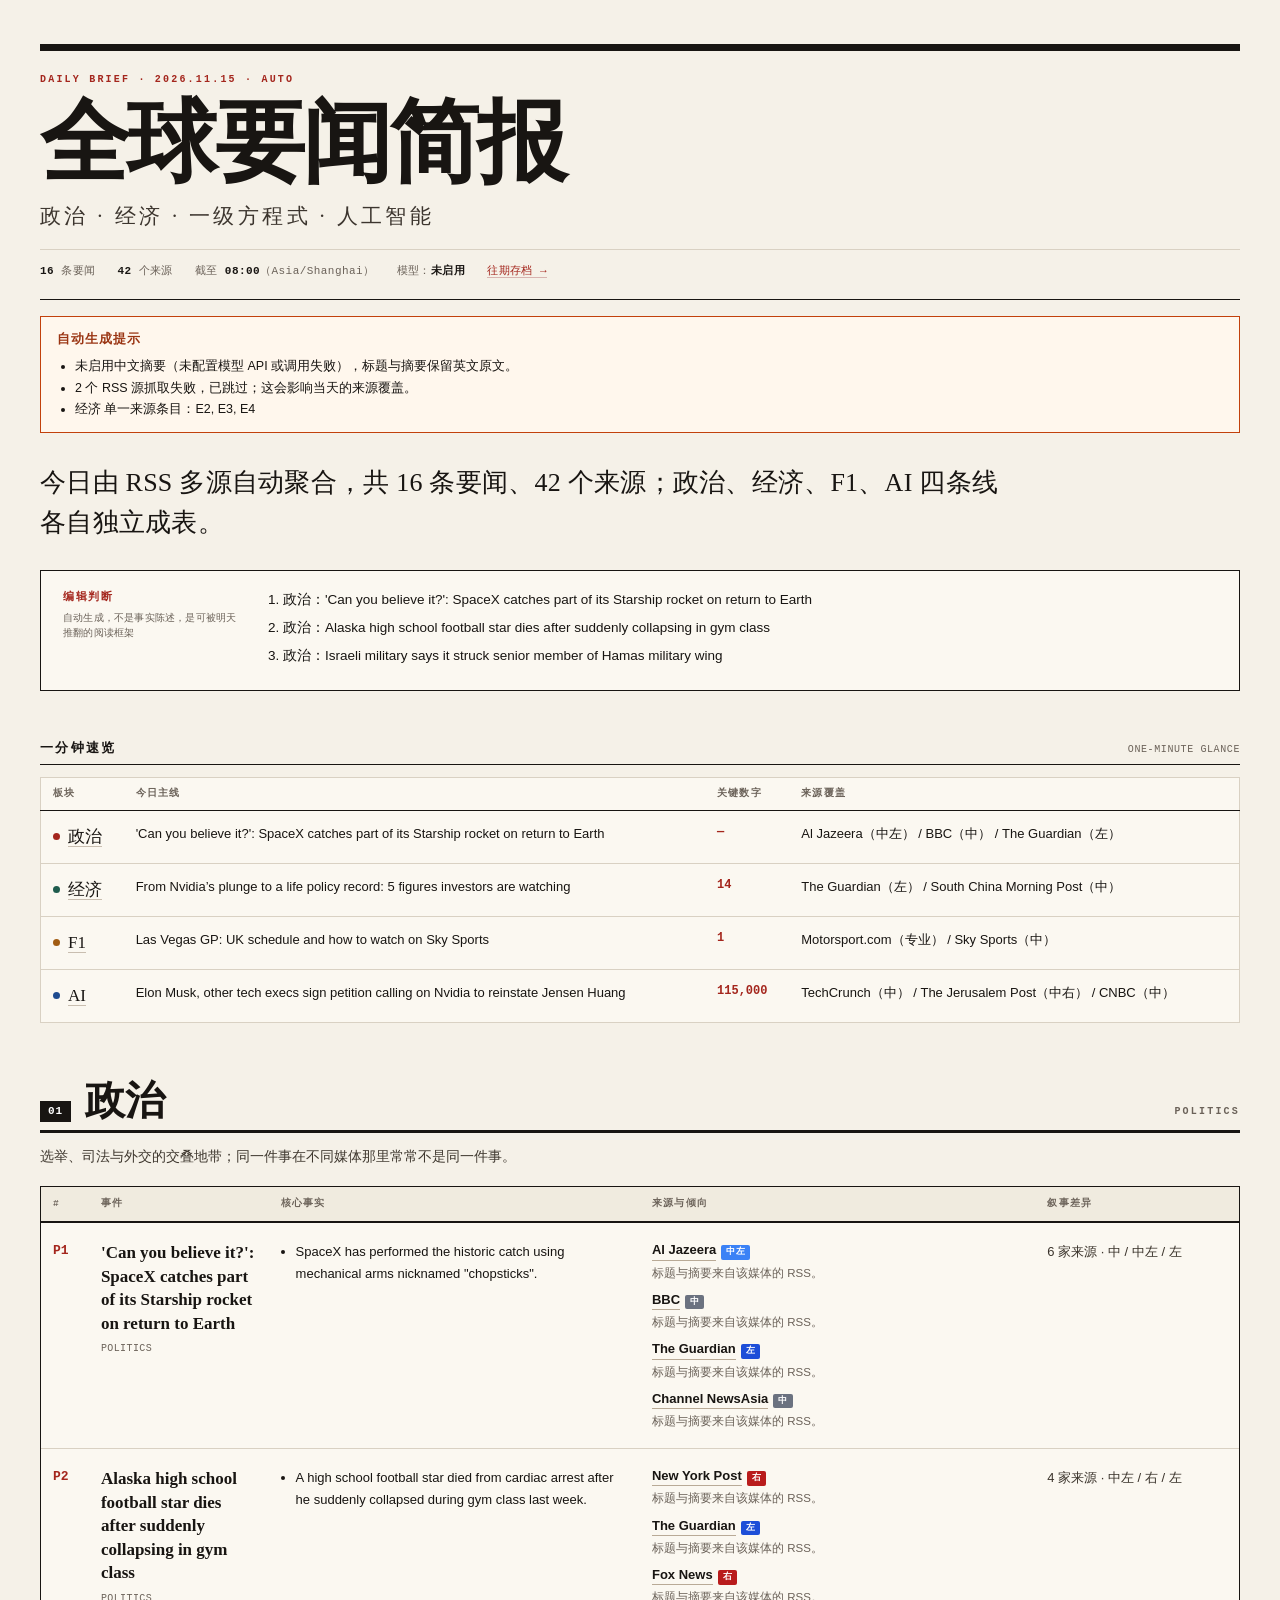
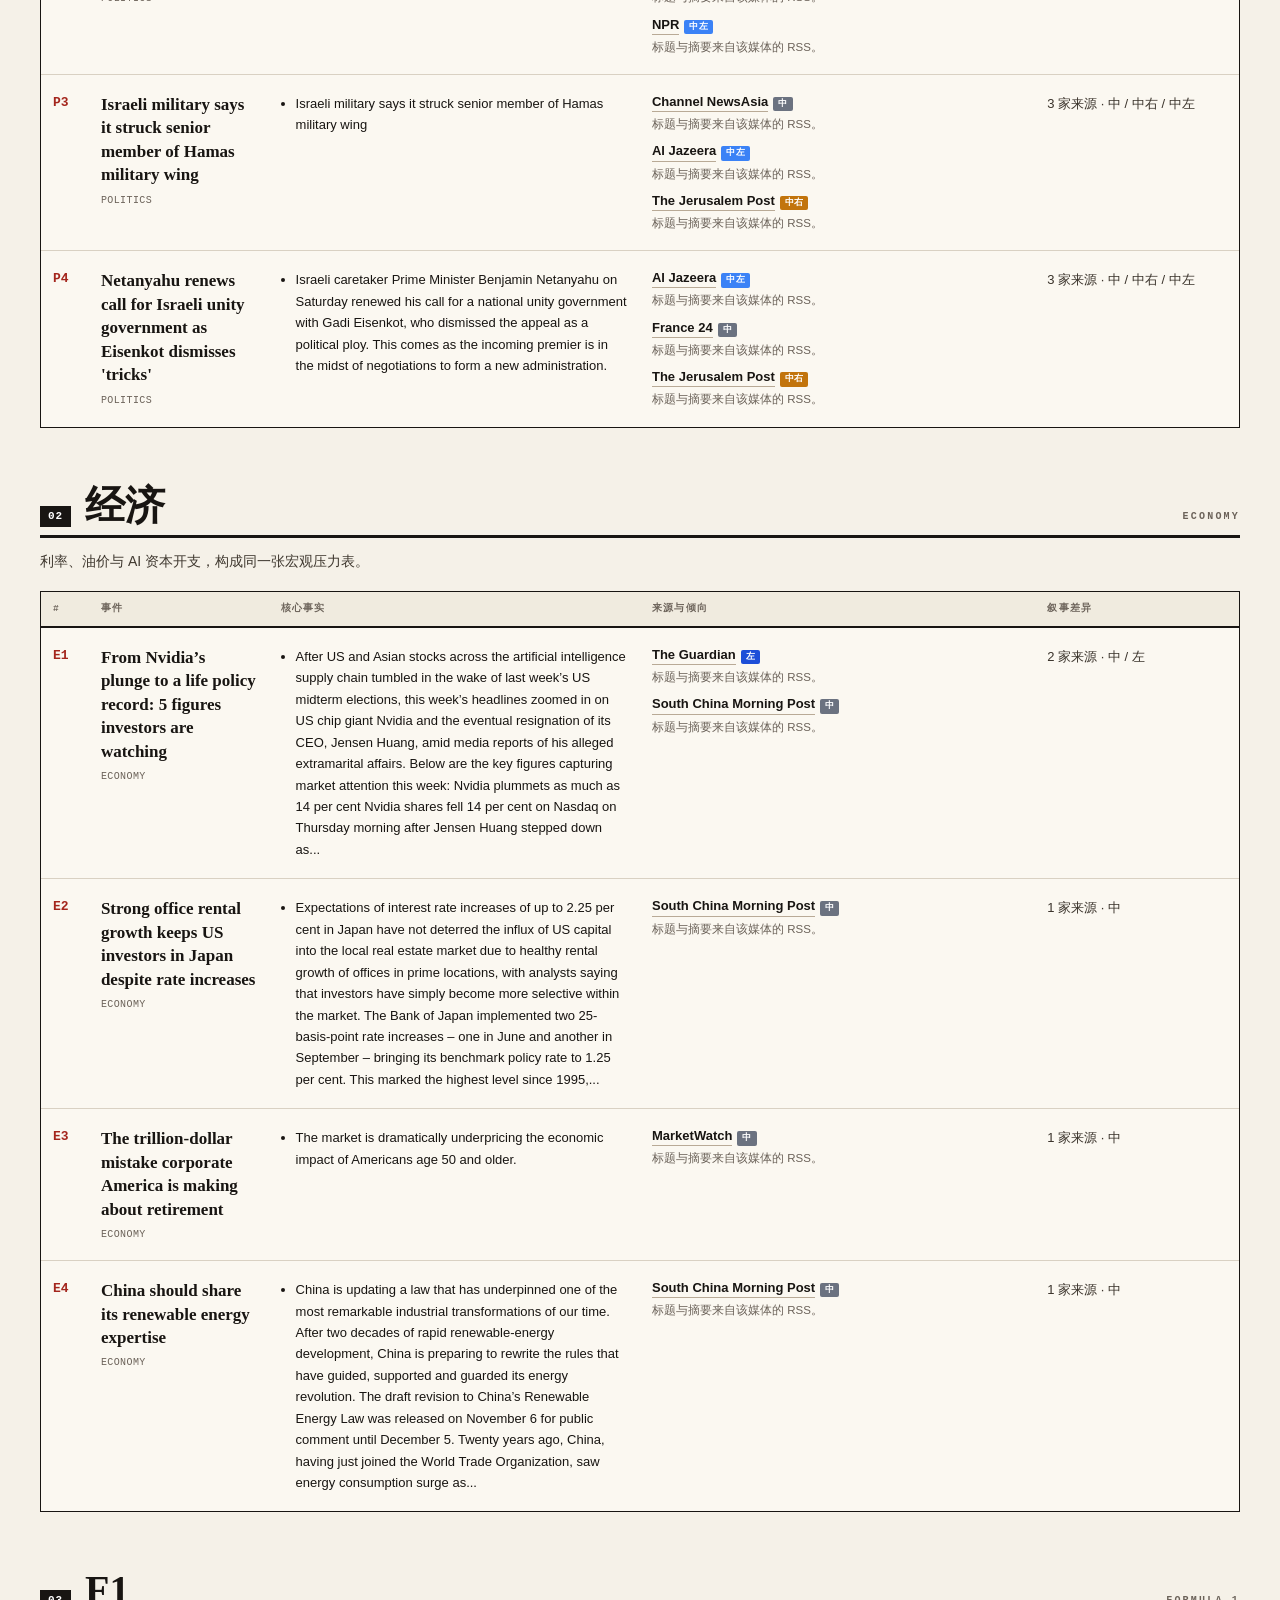
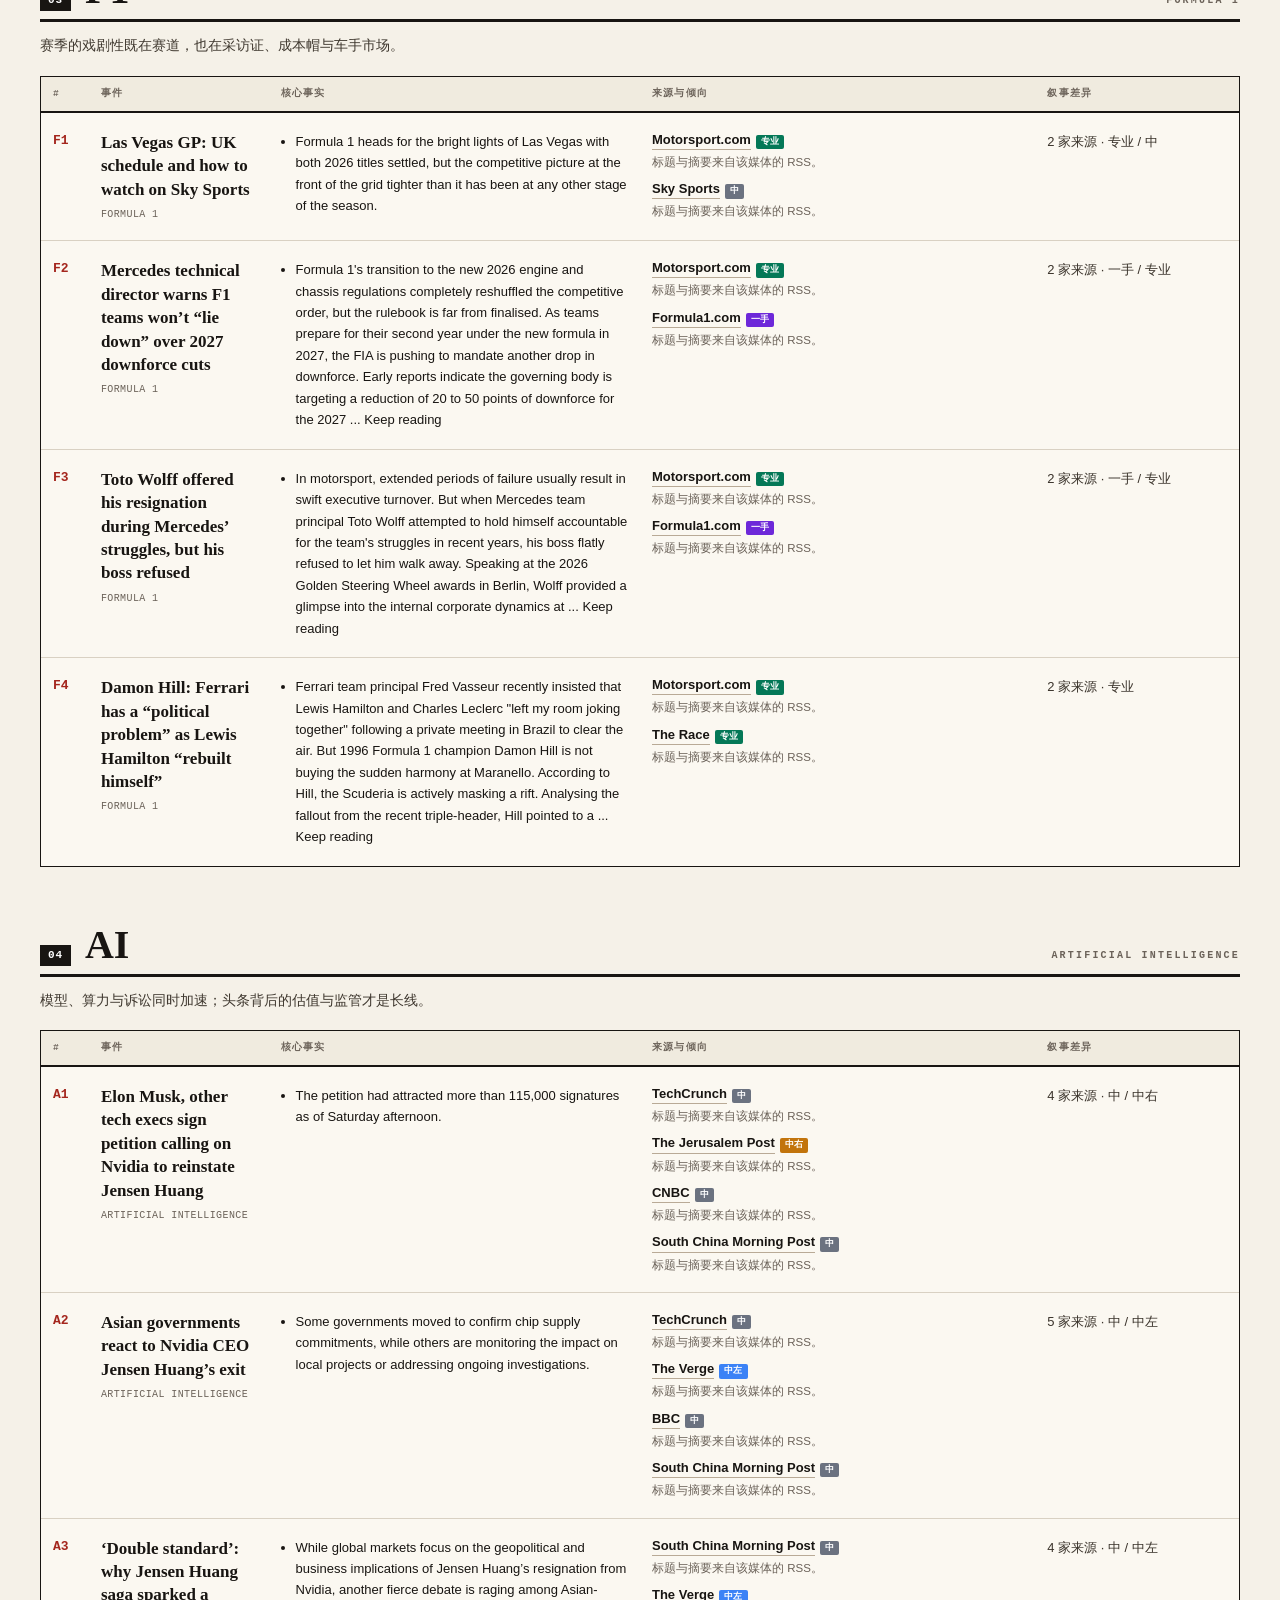
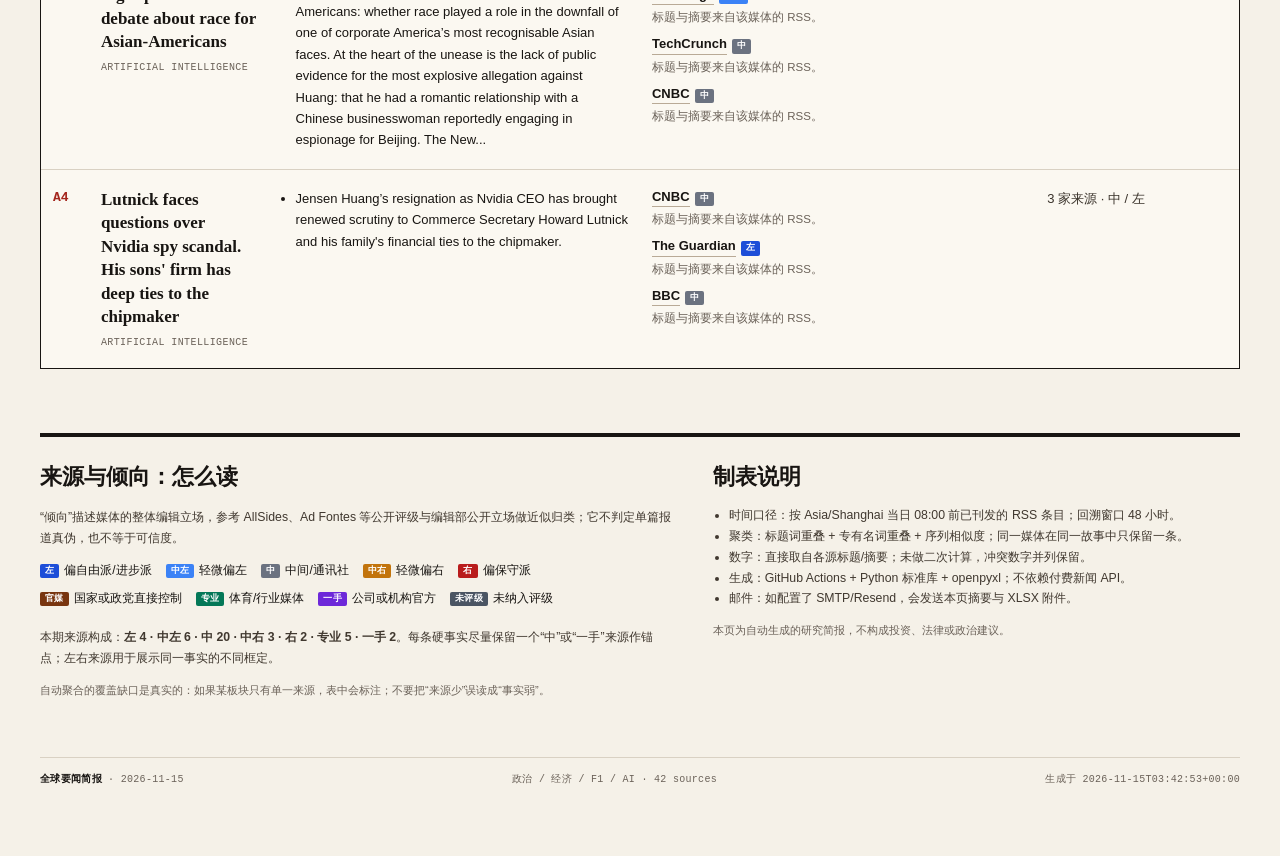
==== docs/2026-11-15.html @ 99ed1337 "brief: 2026-11-15" ====
<!doctype html>
<html lang="zh-CN"><head><meta charset="utf-8">
<meta name="viewport" content="width=device-width,initial-scale=1">
<title>全球要闻简报 · 2026-11-15</title>
<style>:root{--paper:#f5f1e8;--ink:#181512;--muted:#6b6259;--line:#d9d1c3;--card:#fbf8f1;--red:#a4261d}
*{box-sizing:border-box}
html{scroll-behavior:smooth}
body{margin:0;background:var(--paper);color:var(--ink);font-family:-apple-system,"Segoe UI","Noto Sans SC","PingFang SC","Microsoft YaHei",sans-serif;line-height:1.65;-webkit-font-smoothing:antialiased}
.page{max-width:1440px;margin:0 auto;padding:44px 40px 72px}
a{color:inherit}
.masthead{border-top:7px solid var(--ink);border-bottom:1px solid var(--ink);padding:22px 0 18px;position:relative}
.kicker{font:700 10px/1.4 ui-monospace,SFMono-Regular,Menlo,monospace;letter-spacing:.22em;color:var(--red);text-transform:uppercase}
h1{font-family:"Noto Serif SC","Songti SC","STSong",Georgia,serif;font-size:clamp(46px,7vw,92px);line-height:.98;margin:12px 0 12px;letter-spacing:-.03em;font-weight:700}
.sub{font-family:"Noto Serif SC","Songti SC",serif;font-size:clamp(15px,1.8vw,21px);letter-spacing:.16em;color:#3c352e}
.meta{margin-top:16px;padding-top:12px;border-top:1px solid var(--line);font:500 11px/1.7 ui-monospace,SFMono-Regular,Menlo,monospace;letter-spacing:.04em;color:var(--muted);display:flex;flex-wrap:wrap;gap:6px 22px}
.meta b{color:var(--ink);font-weight:700}
.lede{margin:30px 0 8px;max-width:980px;font-family:"Noto Serif SC","Songti SC",serif;font-size:clamp(18px,2.2vw,26px);line-height:1.55;letter-spacing:.01em}
.lede em{font-style:normal;background:linear-gradient(transparent 62%,#e7c9a9 62%);padding:0 2px}
.takeaways{margin:26px 0 0;border:1px solid var(--ink);background:var(--card);padding:18px 22px 16px;display:grid;grid-template-columns:180px 1fr;gap:20px}
.tk-head{font:700 11px/1.5 ui-monospace,monospace;letter-spacing:.14em;color:var(--red);text-transform:uppercase}
.tk-head span{display:block;margin-top:6px;font:400 10px/1.5 ui-monospace,monospace;letter-spacing:.02em;color:var(--muted);text-transform:none}
.takeaways ol{margin:0;padding-left:20px;font-size:13.5px}
.takeaways li{margin-bottom:6px}
h2.sec{font-family:"Noto Serif SC","Songti SC",serif;font-size:13px;letter-spacing:.18em;text-transform:uppercase;margin:46px 0 12px;padding-bottom:6px;border-bottom:1px solid var(--ink);display:flex;justify-content:space-between;align-items:baseline}
h2.sec small{font:400 10px ui-monospace,monospace;letter-spacing:.06em;color:var(--muted);text-transform:none}
.glance-table{width:100%;border-collapse:collapse;background:var(--card);border:1px solid var(--line)}
.glance-table th{font:700 10px/1.4 ui-monospace,monospace;letter-spacing:.12em;color:var(--muted);text-align:left;padding:9px 12px;border-bottom:1px solid var(--ink);text-transform:uppercase;white-space:nowrap}
.glance-table td{padding:12px;border-bottom:1px solid var(--line);vertical-align:top;font-size:13px}
.glance-table tr:last-child td{border-bottom:0}
.glance-table .cat{font-family:"Noto Serif SC",serif;font-size:17px;white-space:nowrap}
.glance-table .cat i{display:inline-block;width:7px;height:7px;border-radius:50%;margin-right:8px;vertical-align:2px}
.glance-table a{text-decoration:none;border-bottom:1px solid #c9beb0}
.glance-table .num{font:700 12px/1.5 ui-monospace,monospace;color:var(--red);white-space:nowrap}
.topic{margin-top:58px;scroll-margin-top:20px}
.topic-head{display:flex;align-items:baseline;gap:14px;border-bottom:3px solid var(--ink);padding-bottom:8px}
.topic-head .num{font:700 11px/1 ui-monospace,monospace;color:#fff;background:var(--ink);padding:5px 8px;letter-spacing:.08em}
.topic-head h2{font-family:"Noto Serif SC","Songti SC",serif;font-size:clamp(28px,3.4vw,40px);margin:0;line-height:1}
.topic-head .en{font:700 10px/1 ui-monospace,monospace;letter-spacing:.22em;color:var(--muted);margin-left:auto;text-align:right}
.topic-blurb{margin:12px 0 18px;color:#3f382f;font-size:14px;max-width:900px}
.table-wrap{overflow-x:auto;border:1px solid var(--ink);background:var(--card)}
table.stories{width:100%;min-width:1120px;border-collapse:collapse}
table.stories th{font:700 9.5px/1.5 ui-monospace,monospace;letter-spacing:.13em;color:var(--muted);text-align:left;padding:10px 12px;border-bottom:2px solid var(--ink);text-transform:uppercase;background:#f0ebdf;white-space:nowrap}
table.stories td{vertical-align:top;padding:18px 12px;border-bottom:1px solid var(--line);font-size:13px}
table.stories tr:last-child td{border-bottom:0}
table.stories tbody tr:hover td{background:#fffdf6}
.idx{font:700 12px/1.6 ui-monospace,monospace;color:var(--red);white-space:nowrap}
.story-title{font-family:"Noto Serif SC","Songti SC",serif;font-size:17px;line-height:1.38;font-weight:700;margin-bottom:6px}
.story-kicker{font:500 10px/1.5 ui-monospace,monospace;color:var(--muted);letter-spacing:.04em}
.facts ul{margin:0;padding-left:15px}
.facts li{margin-bottom:7px}
.facts li:last-child{margin-bottom:0}
.src{display:flex;flex-wrap:wrap;align-items:baseline;gap:5px;margin-bottom:9px}
.src:last-child{margin-bottom:0}
.src a{font-weight:700;text-decoration:none;border-bottom:1px solid #b9aa96;line-height:1.4}
.src a:hover{border-bottom-color:var(--red);color:var(--red)}
.badge{font:700 9px/1.6 ui-monospace,monospace;padding:0 5px;border-radius:2px;color:#fff;letter-spacing:.03em;white-space:nowrap}
.b-left{background:#1d4ed8}.b-cl{background:#3b82f6}.b-c{background:#6b7280}.b-cr{background:#c2740c}.b-r{background:#b91c1c}.b-state{background:#78350f}.b-pro{background:#047857}.b-primary{background:#6d28d9}
.angle{flex-basis:100%;color:var(--muted);font-size:11.5px;line-height:1.5;margin-top:-1px}
.frame{font-size:12.5px;line-height:1.65;color:#3a332b}
.frame b{color:var(--ink)}
.legend{display:flex;flex-wrap:wrap;gap:8px 14px;margin:12px 0 18px;font-size:12px}
.legend span{display:inline-flex;align-items:center;gap:5px}
.method{margin-top:64px;border-top:4px solid var(--ink);padding-top:22px;display:grid;grid-template-columns:1.2fr 1fr;gap:40px}
.method h2{font-family:"Noto Serif SC",serif;font-size:22px;margin:0 0 10px}
.method p,.method li{font-size:12.3px;line-height:1.7;color:#40382f}
.method ul{margin:0;padding-left:16px}
.method .fine{font-size:11px;color:var(--muted);margin-top:12px}
.footer{margin-top:46px;padding-top:14px;border-top:1px solid var(--line);display:flex;justify-content:space-between;gap:20px;font:500 10px/1.6 ui-monospace,monospace;color:var(--muted);letter-spacing:.03em}
.footer b{color:var(--ink)}
@media(max-width:900px){.page{padding:26px 14px 50px}.takeaways{grid-template-columns:1fr;gap:8px}.method{grid-template-columns:1fr;gap:18px}.meta{gap:4px 14px}}
@media print{body{background:#fff}.page{max-width:none;padding:0}.table-wrap{overflow:visible}table.stories{min-width:0}.topic{break-inside:avoid}table.stories tr{break-inside:avoid}.masthead{border-top-width:4px}}
.notice{border:1px solid #c2410c;background:#fff7ed;padding:12px 16px;margin:16px 0;font-size:12.5px;line-height:1.7}
.notice b{color:#9a3412;letter-spacing:.08em}
.notice ul{margin:6px 0 0;padding-left:18px}
.empty{padding:28px;color:var(--muted);text-align:center}
.b-other{background:#4b5563}
.meta a{color:var(--red);text-decoration:none;border-bottom:1px solid #d8b4b0}
</style></head><body><div class="page">
<header class="masthead">
  <div class="kicker">DAILY BRIEF · 2026.11.15 · AUTO</div>
  <h1>全球要闻简报</h1>
  <div class="sub">政治 · 经济 · 一级方程式 · 人工智能</div>
  <div class="meta"><span><b>16</b> 条要闻</span><span><b>42</b> 个来源</span>
  <span>截至 <b>08:00</b>（Asia/Shanghai）</span><span>模型：<b>未启用</b></span>
  <span><a href="archive.html">往期存档 →</a></span></div>
</header>
<div class="notice"><b>自动生成提示</b><ul><li>未启用中文摘要（未配置模型 API 或调用失败），标题与摘要保留英文原文。</li><li>2 个 RSS 源抓取失败，已跳过；这会影响当天的来源覆盖。</li><li>经济 单一来源条目：E2, E3, E4</li></ul></div>
<p class="lede">今日由 RSS 多源自动聚合，共 16 条要闻、42 个来源；政治、经济、F1、AI 四条线各自独立成表。</p>
<aside class="takeaways"><div class="tk-head">编辑判断<span>自动生成，不是事实陈述，是可被明天推翻的阅读框架</span></div>
<ol><li>政治：&#x27;Can you believe it?&#x27;: SpaceX catches part of its Starship rocket on return to Earth</li><li>政治：Alaska high school football star dies after suddenly collapsing in gym class</li><li>政治：Israeli military says it struck senior member of Hamas military wing</li></ol></aside>
<h2 class="sec">一分钟速览 <small>ONE-MINUTE GLANCE</small></h2>
<table class="glance-table"><thead><tr><th>板块</th><th>今日主线</th><th>关键数字</th><th>来源覆盖</th></tr></thead>
<tbody><tr><td class="cat"><i style="background:#a4261d"></i><a href="#politics">政治</a></td><td>&#x27;Can you believe it?&#x27;: SpaceX catches part of its Starship rocket on return to Earth</td><td class="num">—</td><td>Al Jazeera（中左） / BBC（中） / The Guardian（左）</td></tr><tr><td class="cat"><i style="background:#1f5c4d"></i><a href="#economy">经济</a></td><td>From Nvidia’s plunge to a life policy record: 5 figures investors are watching</td><td class="num">14</td><td>The Guardian（左） / South China Morning Post（中）</td></tr><tr><td class="cat"><i style="background:#a15c12"></i><a href="#f1">F1</a></td><td>Las Vegas GP: UK schedule and how to watch on Sky Sports</td><td class="num">1</td><td>Motorsport.com（专业） / Sky Sports（中）</td></tr><tr><td class="cat"><i style="background:#1e4b8f"></i><a href="#ai">AI</a></td><td>Elon Musk, other tech execs sign petition calling on Nvidia to reinstate Jensen Huang</td><td class="num">115,000</td><td>TechCrunch（中） / The Jerusalem Post（中右） / CNBC（中）</td></tr></tbody></table>
<section class="topic" id="politics"><div class="topic-head"><span class="num">01</span><h2>政治</h2><span class="en">POLITICS</span></div><p class="topic-blurb">选举、司法与外交的交叠地带；同一件事在不同媒体那里常常不是同一件事。</p><div class="table-wrap"><table class="stories"><thead><tr><th style="width:4%">#</th><th style="width:15%">事件</th><th style="width:31%">核心事实</th><th style="width:33%">来源与倾向</th><th style="width:17%">叙事差异</th></tr></thead><tbody><tr><td class="idx">P1</td><td><div class="story-title">&#x27;Can you believe it?&#x27;: SpaceX catches part of its Starship rocket on return to Earth</div><div class="story-kicker">POLITICS</div></td><td class="facts"><ul><li>SpaceX has performed the historic catch using mechanical arms nicknamed &quot;chopsticks&quot;.</li></ul></td><td class="sources"><div class="src"><a href="https://www.aljazeera.com/video/newsfeed/2026/11/15/aje-onl-nf_spacexs-starship-nails-a-smooth-return-141126?traffic_source=rss" target="_blank" rel="noopener">Al Jazeera</a><span class="badge b-cl">中左</span><span class="angle">标题与摘要来自该媒体的 RSS。</span></div><div class="src"><a href="https://www.bbc.co.uk/news/videos/cwlym2gy3y3eo?at_medium=RSS&amp;at_campaign=rss" target="_blank" rel="noopener">BBC</a><span class="badge b-c">中</span><span class="angle">标题与摘要来自该媒体的 RSS。</span></div><div class="src"><a href="https://www.theguardian.com/science/2026/nov/14/spacex-starship-double-catch" target="_blank" rel="noopener">The Guardian</a><span class="badge b-left">左</span><span class="angle">标题与摘要来自该媒体的 RSS。</span></div><div class="src"><a href="https://www.channelnewsasia.com/world/spacex-starship-returns-landing-pad-orbit-acing-test-reusable-rockets-6552211" target="_blank" rel="noopener">Channel NewsAsia</a><span class="badge b-c">中</span><span class="angle">标题与摘要来自该媒体的 RSS。</span></div></td><td class="frame">6 家来源 · 中 / 中左 / 左</td></tr><tr><td class="idx">P2</td><td><div class="story-title">Alaska high school football star dies after suddenly collapsing in gym class</div><div class="story-kicker">POLITICS</div></td><td class="facts"><ul><li>A high school football star died from cardiac arrest after he suddenly collapsed during gym class last week.</li></ul></td><td class="sources"><div class="src"><a href="https://nypost.com/2026/11/14/us-news/teen-football-star-dies-of-cardiac-arrest-after-suddenly-collapsing-at-gym-class/" target="_blank" rel="noopener">New York Post</a><span class="badge b-r">右</span><span class="angle">标题与摘要来自该媒体的 RSS。</span></div><div class="src"><a href="https://www.theguardian.com/us-news/2026/nov/14/alaska-governor-democrat-jonathan-kreiss-tomkins-wins" target="_blank" rel="noopener">The Guardian</a><span class="badge b-left">左</span><span class="angle">标题与摘要来自该媒体的 RSS。</span></div><div class="src"><a href="https://www.foxnews.com/politics/democrat-flips-alaska-governors-mansion-trump-backed-gop-infighting" target="_blank" rel="noopener">Fox News</a><span class="badge b-r">右</span><span class="angle">标题与摘要来自该媒体的 RSS。</span></div><div class="src"><a href="https://www.npr.org/2026/11/14/g-s1-151719/midterms-alaska-governor-kreiss-tomkins" target="_blank" rel="noopener">NPR</a><span class="badge b-cl">中左</span><span class="angle">标题与摘要来自该媒体的 RSS。</span></div></td><td class="frame">4 家来源 · 中左 / 右 / 左</td></tr><tr><td class="idx">P3</td><td><div class="story-title">Israeli military says it struck senior member of Hamas military wing</div><div class="story-kicker">POLITICS</div></td><td class="facts"><ul><li>Israeli military says it struck senior member of Hamas military wing</li></ul></td><td class="sources"><div class="src"><a href="https://www.channelnewsasia.com/world/israeli-military-says-it-struck-senior-member-hamas-military-wing-6552271" target="_blank" rel="noopener">Channel NewsAsia</a><span class="badge b-c">中</span><span class="angle">标题与摘要来自该媒体的 RSS。</span></div><div class="src"><a href="https://www.aljazeera.com/news/2026/11/15/israeli-air-strike-kills-senior-hamas-commander-in-gaza?traffic_source=rss" target="_blank" rel="noopener">Al Jazeera</a><span class="badge b-cl">中左</span><span class="angle">标题与摘要来自该媒体的 RSS。</span></div><div class="src"><a href="https://www.jpost.com/health-and-wellness/article-914672" target="_blank" rel="noopener">The Jerusalem Post</a><span class="badge b-cr">中右</span><span class="angle">标题与摘要来自该媒体的 RSS。</span></div></td><td class="frame">3 家来源 · 中 / 中右 / 中左</td></tr><tr><td class="idx">P4</td><td><div class="story-title">Netanyahu renews call for Israeli unity government as Eisenkot dismisses &#x27;tricks&#x27;</div><div class="story-kicker">POLITICS</div></td><td class="facts"><ul><li>Israeli caretaker Prime Minister Benjamin Netanyahu on Saturday renewed his call for a national unity government with Gadi Eisenkot, who dismissed the appeal as a political ploy. This comes as the incoming premier is in the midst of negotiations to form a new administration.</li></ul></td><td class="sources"><div class="src"><a href="https://www.aljazeera.com/video/newsfeed/2026/11/15/netanyahu-sends-plea-to-eisenkot-for-unity-government?traffic_source=rss" target="_blank" rel="noopener">Al Jazeera</a><span class="badge b-cl">中左</span><span class="angle">标题与摘要来自该媒体的 RSS。</span></div><div class="src"><a href="https://www.france24.com/en/middle-east/20261114-netanyahu-renews-call-for-israeli-government-unity-as-eisenkot-dismisses-tricks" target="_blank" rel="noopener">France 24</a><span class="badge b-c">中</span><span class="angle">标题与摘要来自该媒体的 RSS。</span></div><div class="src"><a href="https://www.jpost.com/israel-election-2026/article-914868" target="_blank" rel="noopener">The Jerusalem Post</a><span class="badge b-cr">中右</span><span class="angle">标题与摘要来自该媒体的 RSS。</span></div></td><td class="frame">3 家来源 · 中 / 中右 / 中左</td></tr></tbody></table></div></section><section class="topic" id="economy"><div class="topic-head"><span class="num">02</span><h2>经济</h2><span class="en">ECONOMY</span></div><p class="topic-blurb">利率、油价与 AI 资本开支，构成同一张宏观压力表。</p><div class="table-wrap"><table class="stories"><thead><tr><th style="width:4%">#</th><th style="width:15%">事件</th><th style="width:31%">核心事实</th><th style="width:33%">来源与倾向</th><th style="width:17%">叙事差异</th></tr></thead><tbody><tr><td class="idx">E1</td><td><div class="story-title">From Nvidia’s plunge to a life policy record: 5 figures investors are watching</div><div class="story-kicker">ECONOMY</div></td><td class="facts"><ul><li>After US and Asian stocks across the artificial intelligence supply chain tumbled in the wake of last week’s US midterm elections, this week’s headlines zoomed in on US chip giant Nvidia and the eventual resignation of its CEO, Jensen Huang, amid media reports of his alleged extramarital affairs. Below are the key figures capturing market attention this week: Nvidia plummets as much as 14 per cent Nvidia shares fell 14 per cent on Nasdaq on Thursday morning after Jensen Huang stepped down as...</li></ul></td><td class="sources"><div class="src"><a href="https://www.theguardian.com/news/video/2026/nov/13/why-the-nvidia-scandal-is-far-from-over-the-latest" target="_blank" rel="noopener">The Guardian</a><span class="badge b-left">左</span><span class="angle">标题与摘要来自该媒体的 RSS。</span></div><div class="src"><a href="https://www.scmp.com/business/banking-finance/article/3374294/nvidias-plunge-life-policy-record-5-figures-investors-are-watching" target="_blank" rel="noopener">South China Morning Post</a><span class="badge b-c">中</span><span class="angle">标题与摘要来自该媒体的 RSS。</span></div></td><td class="frame">2 家来源 · 中 / 左</td></tr><tr><td class="idx">E2</td><td><div class="story-title">Strong office rental growth keeps US investors in Japan despite rate increases</div><div class="story-kicker">ECONOMY</div></td><td class="facts"><ul><li>Expectations of interest rate increases of up to 2.25 per cent in Japan have not deterred the influx of US capital into the local real estate market due to healthy rental growth of offices in prime locations, with analysts saying that investors have simply become more selective within the market. The Bank of Japan implemented two 25-basis-point rate increases – one in June and another in September – bringing its benchmark policy rate to 1.25 per cent. This marked the highest level since 1995,...</li></ul></td><td class="sources"><div class="src"><a href="https://www.scmp.com/property/international/article/3374432/strong-office-rental-growth-keeps-us-investors-japan-despite-rate-increases" target="_blank" rel="noopener">South China Morning Post</a><span class="badge b-c">中</span><span class="angle">标题与摘要来自该媒体的 RSS。</span></div></td><td class="frame">1 家来源 · 中</td></tr><tr><td class="idx">E3</td><td><div class="story-title">The trillion-dollar mistake corporate America is making about retirement</div><div class="story-kicker">ECONOMY</div></td><td class="facts"><ul><li>The market is dramatically underpricing the economic impact of Americans age 50 and older.</li></ul></td><td class="sources"><div class="src"><a href="WP-MKTW-0005339924" target="_blank" rel="noopener">MarketWatch</a><span class="badge b-c">中</span><span class="angle">标题与摘要来自该媒体的 RSS。</span></div></td><td class="frame">1 家来源 · 中</td></tr><tr><td class="idx">E4</td><td><div class="story-title">China should share its renewable energy expertise</div><div class="story-kicker">ECONOMY</div></td><td class="facts"><ul><li>China is updating a law that has underpinned one of the most remarkable industrial transformations of our time. After two decades of rapid renewable-energy development, China is preparing to rewrite the rules that have guided, supported and guarded its energy revolution. The draft revision to China’s Renewable Energy Law was released on November 6 for public comment until December 5. Twenty years ago, China, having just joined the World Trade Organization, saw energy consumption surge as...</li></ul></td><td class="sources"><div class="src"><a href="https://www.scmp.com/opinion/china-opinion/article/3374104/china-should-share-its-renewable-energy-expertise" target="_blank" rel="noopener">South China Morning Post</a><span class="badge b-c">中</span><span class="angle">标题与摘要来自该媒体的 RSS。</span></div></td><td class="frame">1 家来源 · 中</td></tr></tbody></table></div></section><section class="topic" id="f1"><div class="topic-head"><span class="num">03</span><h2>F1</h2><span class="en">FORMULA 1</span></div><p class="topic-blurb">赛季的戏剧性既在赛道，也在采访证、成本帽与车手市场。</p><div class="table-wrap"><table class="stories"><thead><tr><th style="width:4%">#</th><th style="width:15%">事件</th><th style="width:31%">核心事实</th><th style="width:33%">来源与倾向</th><th style="width:17%">叙事差异</th></tr></thead><tbody><tr><td class="idx">F1</td><td><div class="story-title">Las Vegas GP: UK schedule and how to watch on Sky Sports</div><div class="story-kicker">FORMULA 1</div></td><td class="facts"><ul><li>Formula 1 heads for the bright lights of Las Vegas with both 2026 titles settled, but the competitive picture at the front of the grid tighter than it has been at any other stage of the season.</li></ul></td><td class="sources"><div class="src"><a href="https://www.motorsport.com/f1/news/las-vegas-gp-reveals-neon-sign-inspired-trophy-design/10874361/?utm_source=RSS&amp;utm_medium=referral&amp;utm_campaign=RSS-F1&amp;utm_term=News&amp;utm_content=www" target="_blank" rel="noopener">Motorsport.com</a><span class="badge b-pro">专业</span><span class="angle">标题与摘要来自该媒体的 RSS。</span></div><div class="src"><a href="https://www.skysports.com/f1/news/12433/13611077/las-vegas-gp-2026-dates-schedule-weather-uk-start-time-and-how-to-watch-or-stream-f1-race-in-united-states-live-on-sky-sports" target="_blank" rel="noopener">Sky Sports</a><span class="badge b-c">中</span><span class="angle">标题与摘要来自该媒体的 RSS。</span></div></td><td class="frame">2 家来源 · 专业 / 中</td></tr><tr><td class="idx">F2</td><td><div class="story-title">Mercedes technical director warns F1 teams won’t “lie down” over 2027 downforce cuts</div><div class="story-kicker">FORMULA 1</div></td><td class="facts"><ul><li>Formula 1&#x27;s transition to the new 2026 engine and chassis regulations completely reshuffled the competitive order, but the rulebook is far from finalised. As teams prepare for their second year under the new formula in 2027, the FIA is pushing to mandate another drop in downforce. Early reports indicate the governing body is targeting a reduction of 20 to 50 points of downforce for the 2027 ... Keep reading</li></ul></td><td class="sources"><div class="src"><a href="https://www.motorsport.com/f1/news/mercedes-tech-boss-warns-f1-teams-wont-lie-down-over-massive-2027-downforce-cuts/10874433/?utm_source=RSS&amp;utm_medium=referral&amp;utm_campaign=RSS-F1&amp;utm_term=News&amp;utm_content=www" target="_blank" rel="noopener">Motorsport.com</a><span class="badge b-pro">专业</span><span class="angle">标题与摘要来自该媒体的 RSS。</span></div><div class="src"><a href="https://www.formula1.com/en/latest/article/mercedes-incredible-success-through-formula-1-history.7yLliKc36ZI9pd7xzNYFwq" target="_blank" rel="noopener">Formula1.com</a><span class="badge b-primary">一手</span><span class="angle">标题与摘要来自该媒体的 RSS。</span></div></td><td class="frame">2 家来源 · 一手 / 专业</td></tr><tr><td class="idx">F3</td><td><div class="story-title">Toto Wolff offered his resignation during Mercedes’ struggles, but his boss refused</div><div class="story-kicker">FORMULA 1</div></td><td class="facts"><ul><li>In motorsport, extended periods of failure usually result in swift executive turnover. But when Mercedes team principal Toto Wolff attempted to hold himself accountable for the team&#x27;s struggles in recent years, his boss flatly refused to let him walk away. Speaking at the 2026 Golden Steering Wheel awards in Berlin, Wolff provided a glimpse into the internal corporate dynamics at ... Keep reading</li></ul></td><td class="sources"><div class="src"><a href="https://www.motorsport.com/f1/news/toto-wolff-offered-his-resignation-during-mercedes-struggles-but-the-ceo-refused/10874282/?utm_source=RSS&amp;utm_medium=referral&amp;utm_campaign=RSS-F1&amp;utm_term=News&amp;utm_content=www" target="_blank" rel="noopener">Motorsport.com</a><span class="badge b-pro">专业</span><span class="angle">标题与摘要来自该媒体的 RSS。</span></div><div class="src"><a href="https://www.formula1.com/en/latest/article/toto-wolffs-journey-from-williams-to-nine-time-champion-with-mercedes.2l85DG3mfUyL5icscw0Gbn" target="_blank" rel="noopener">Formula1.com</a><span class="badge b-primary">一手</span><span class="angle">标题与摘要来自该媒体的 RSS。</span></div></td><td class="frame">2 家来源 · 一手 / 专业</td></tr><tr><td class="idx">F4</td><td><div class="story-title">Damon Hill: Ferrari has a “political problem” as Lewis Hamilton “rebuilt himself”</div><div class="story-kicker">FORMULA 1</div></td><td class="facts"><ul><li>Ferrari team principal Fred Vasseur recently insisted that Lewis Hamilton and Charles Leclerc &quot;left my room joking together&quot; following a private meeting in Brazil to clear the air. But 1996 Formula 1 champion Damon Hill is not buying the sudden harmony at Maranello. According to Hill, the Scuderia is actively masking a rift. Analysing the fallout from the recent triple-header, Hill pointed to a ... Keep reading</li></ul></td><td class="sources"><div class="src"><a href="https://www.motorsport.com/f1/news/damon-hill-ferrari-has-a-political-problem-as-lewis-hamilton-rebuilt-himself-after-abu-dhabi-202/10874278/?utm_source=RSS&amp;utm_medium=referral&amp;utm_campaign=RSS-F1&amp;utm_term=News&amp;utm_content=www" target="_blank" rel="noopener">Motorsport.com</a><span class="badge b-pro">专业</span><span class="angle">标题与摘要来自该媒体的 RSS。</span></div><div class="src"><a href="https://www.the-race.com/formula-1/ferrari-leclerc-hamilton-f1-problem-far-from-solved/" target="_blank" rel="noopener">The Race</a><span class="badge b-pro">专业</span><span class="angle">标题与摘要来自该媒体的 RSS。</span></div></td><td class="frame">2 家来源 · 专业</td></tr></tbody></table></div></section><section class="topic" id="ai"><div class="topic-head"><span class="num">04</span><h2>AI</h2><span class="en">ARTIFICIAL INTELLIGENCE</span></div><p class="topic-blurb">模型、算力与诉讼同时加速；头条背后的估值与监管才是长线。</p><div class="table-wrap"><table class="stories"><thead><tr><th style="width:4%">#</th><th style="width:15%">事件</th><th style="width:31%">核心事实</th><th style="width:33%">来源与倾向</th><th style="width:17%">叙事差异</th></tr></thead><tbody><tr><td class="idx">A1</td><td><div class="story-title">Elon Musk, other tech execs sign petition calling on Nvidia to reinstate Jensen Huang</div><div class="story-kicker">ARTIFICIAL INTELLIGENCE</div></td><td class="facts"><ul><li>The petition had attracted more than 115,000 signatures as of Saturday afternoon.</li></ul></td><td class="sources"><div class="src"><a href="https://techcrunch.com/2026/11/14/elon-musk-other-tech-execs-sign-petition-calling-on-nvidia-to-reinstate-jensen-huang/" target="_blank" rel="noopener">TechCrunch</a><span class="badge b-c">中</span><span class="angle">标题与摘要来自该媒体的 RSS。</span></div><div class="src"><a href="https://www.jpost.com/business-and-innovation/article-914867" target="_blank" rel="noopener">The Jerusalem Post</a><span class="badge b-cr">中右</span><span class="angle">标题与摘要来自该媒体的 RSS。</span></div><div class="src"><a href="https://www.cnbc.com/2026/11/14/nvidia-investors-jensen-huang-return-board-letter.html" target="_blank" rel="noopener">CNBC</a><span class="badge b-c">中</span><span class="angle">标题与摘要来自该媒体的 RSS。</span></div><div class="src"><a href="https://www.scmp.com/news/china/article/3374278/jensen-huang-quits-nvidia-non-invasive-treatment-kidney-tumours-scmps-7-highlights" target="_blank" rel="noopener">South China Morning Post</a><span class="badge b-c">中</span><span class="angle">标题与摘要来自该媒体的 RSS。</span></div></td><td class="frame">4 家来源 · 中 / 中右</td></tr><tr><td class="idx">A2</td><td><div class="story-title">Asian governments react to Nvidia CEO Jensen Huang’s exit</div><div class="story-kicker">ARTIFICIAL INTELLIGENCE</div></td><td class="facts"><ul><li>Some governments moved to confirm chip supply commitments, while others are monitoring the impact on local projects or addressing ongoing investigations.</li></ul></td><td class="sources"><div class="src"><a href="https://techcrunch.com/2026/11/14/asian-governments-react-to-nvidia-ceo-jensen-huangs-exit/" target="_blank" rel="noopener">TechCrunch</a><span class="badge b-c">中</span><span class="angle">标题与摘要来自该媒体的 RSS。</span></div><div class="src"><a href="https://www.theverge.com/tech/1033781/nvidia-jensen-huang-last-visionary-showman-founder-ceo" target="_blank" rel="noopener">The Verge</a><span class="badge b-cl">中左</span><span class="angle">标题与摘要来自该媒体的 RSS。</span></div><div class="src"><a href="https://www.bbc.co.uk/news/articles/ck1exevgql4qo?at_medium=RSS&amp;at_campaign=rss" target="_blank" rel="noopener">BBC</a><span class="badge b-c">中</span><span class="angle">标题与摘要来自该媒体的 RSS。</span></div><div class="src"><a href="https://www.scmp.com/tech/big-tech/article/3374357/jensen-huangs-exit-tests-nvidias-supply-chain-clout-ability-bankroll-ai-buildout" target="_blank" rel="noopener">South China Morning Post</a><span class="badge b-c">中</span><span class="angle">标题与摘要来自该媒体的 RSS。</span></div></td><td class="frame">5 家来源 · 中 / 中左</td></tr><tr><td class="idx">A3</td><td><div class="story-title">‘Double standard’: why Jensen Huang saga sparked a debate about race for Asian-Americans</div><div class="story-kicker">ARTIFICIAL INTELLIGENCE</div></td><td class="facts"><ul><li>While global markets focus on the geopolitical and business implications of Jensen Huang’s resignation from Nvidia, another fierce debate is raging among Asian-Americans: whether race played a role in the downfall of one of corporate America’s most recognisable Asian faces. At the heart of the unease is the lack of public evidence for the most explosive allegation against Huang: that he had a romantic relationship with a Chinese businesswoman reportedly engaging in espionage for Beijing. The New...</li></ul></td><td class="sources"><div class="src"><a href="https://www.scmp.com/tech/big-tech/article/3374435/double-standard-why-jensen-huang-saga-sparking-debate-about-race" target="_blank" rel="noopener">South China Morning Post</a><span class="badge b-c">中</span><span class="angle">标题与摘要来自该媒体的 RSS。</span></div><div class="src"><a href="https://www.theverge.com/podcast/1032866/jensen-huang-nvidia-china-trump-vergecast" target="_blank" rel="noopener">The Verge</a><span class="badge b-cl">中左</span><span class="angle">标题与摘要来自该媒体的 RSS。</span></div><div class="src"><a href="https://techcrunch.com/2026/11/13/nvidia-ceo-jensen-huangs-affair-with-alleged-chinese-spy-a-timeline/" target="_blank" rel="noopener">TechCrunch</a><span class="badge b-c">中</span><span class="angle">标题与摘要来自该媒体的 RSS。</span></div><div class="src"><a href="https://www.cnbc.com/2026/11/13/jensen-huang-scandal-casts-doubt-on-nvidias-ai-dominance-how-we-got-here.html" target="_blank" rel="noopener">CNBC</a><span class="badge b-c">中</span><span class="angle">标题与摘要来自该媒体的 RSS。</span></div></td><td class="frame">4 家来源 · 中 / 中左</td></tr><tr><td class="idx">A4</td><td><div class="story-title">Lutnick faces questions over Nvidia spy scandal. His sons&#x27; firm has deep ties to the chipmaker</div><div class="story-kicker">ARTIFICIAL INTELLIGENCE</div></td><td class="facts"><ul><li>Jensen Huang’s resignation as Nvidia CEO has brought renewed scrutiny to Commerce Secretary Howard Lutnick and his family&#x27;s financial ties to the chipmaker.</li></ul></td><td class="sources"><div class="src"><a href="https://www.cnbc.com/2026/11/13/howard-lutnick-nvidia-jensen-huang-china-cantor-fitzgerald.html" target="_blank" rel="noopener">CNBC</a><span class="badge b-c">中</span><span class="angle">标题与摘要来自该媒体的 RSS。</span></div><div class="src"><a href="https://www.theguardian.com/technology/2026/nov/13/nvidia-scandal-sparks-us-national-security-concerns-china" target="_blank" rel="noopener">The Guardian</a><span class="badge b-left">左</span><span class="angle">标题与摘要来自该媒体的 RSS。</span></div><div class="src"><a href="https://www.bbc.co.uk/news/articles/cqvg2d1eg7zro?at_medium=RSS&amp;at_campaign=rss" target="_blank" rel="noopener">BBC</a><span class="badge b-c">中</span><span class="angle">标题与摘要来自该媒体的 RSS。</span></div></td><td class="frame">3 家来源 · 中 / 左</td></tr></tbody></table></div></section>
<section class="method">
<div><h2>来源与倾向：怎么读</h2>
<p>“倾向”描述媒体的整体编辑立场，参考 AllSides、Ad Fontes 等公开评级与编辑部公开立场做近似归类；它不判定单篇报道真伪，也不等于可信度。</p>
<div class="legend"><span><i class="badge b-left">左</i>偏自由派/进步派</span><span><i class="badge b-cl">中左</i>轻微偏左</span><span><i class="badge b-c">中</i>中间/通讯社</span><span><i class="badge b-cr">中右</i>轻微偏右</span><span><i class="badge b-r">右</i>偏保守派</span><span><i class="badge b-state">官媒</i>国家或政党直接控制</span><span><i class="badge b-pro">专业</i>体育/行业媒体</span><span><i class="badge b-primary">一手</i>公司或机构官方</span><span><i class="badge b-other">未评级</i>未纳入评级</span></div>
<p>本期来源构成：<b>左 4 · 中左 6 · 中 20 · 中右 3 · 右 2 · 专业 5 · 一手 2</b>。每条硬事实尽量保留一个“中”或“一手”来源作锚点；左右来源用于展示同一事实的不同框定。</p>
<p class="fine">自动聚合的覆盖缺口是真实的：如果某板块只有单一来源，表中会标注；不要把“来源少”误读成“事实弱”。</p></div>
<div><h2>制表说明</h2><ul>
<li>时间口径：按 Asia/Shanghai 当日 08:00 前已刊发的 RSS 条目；回溯窗口 48 小时。</li>
<li>聚类：标题词重叠 + 专有名词重叠 + 序列相似度；同一媒体在同一故事中只保留一条。</li>
<li>数字：直接取自各源标题/摘要；未做二次计算，冲突数字并列保留。</li>
<li>生成：GitHub Actions + Python 标准库 + openpyxl；不依赖付费新闻 API。</li>
<li>邮件：如配置了 SMTP/Resend，会发送本页摘要与 XLSX 附件。</li>
</ul><p class="fine">本页为自动生成的研究简报，不构成投资、法律或政治建议。</p></div>
</section>
<div class="footer"><span><b>全球要闻简报</b> · 2026-11-15</span>
<span>政治 / 经济 / F1 / AI · 42 sources</span>
<span>生成于 2026-11-15T03:42:53+00:00</span></div>
</div></body></html>
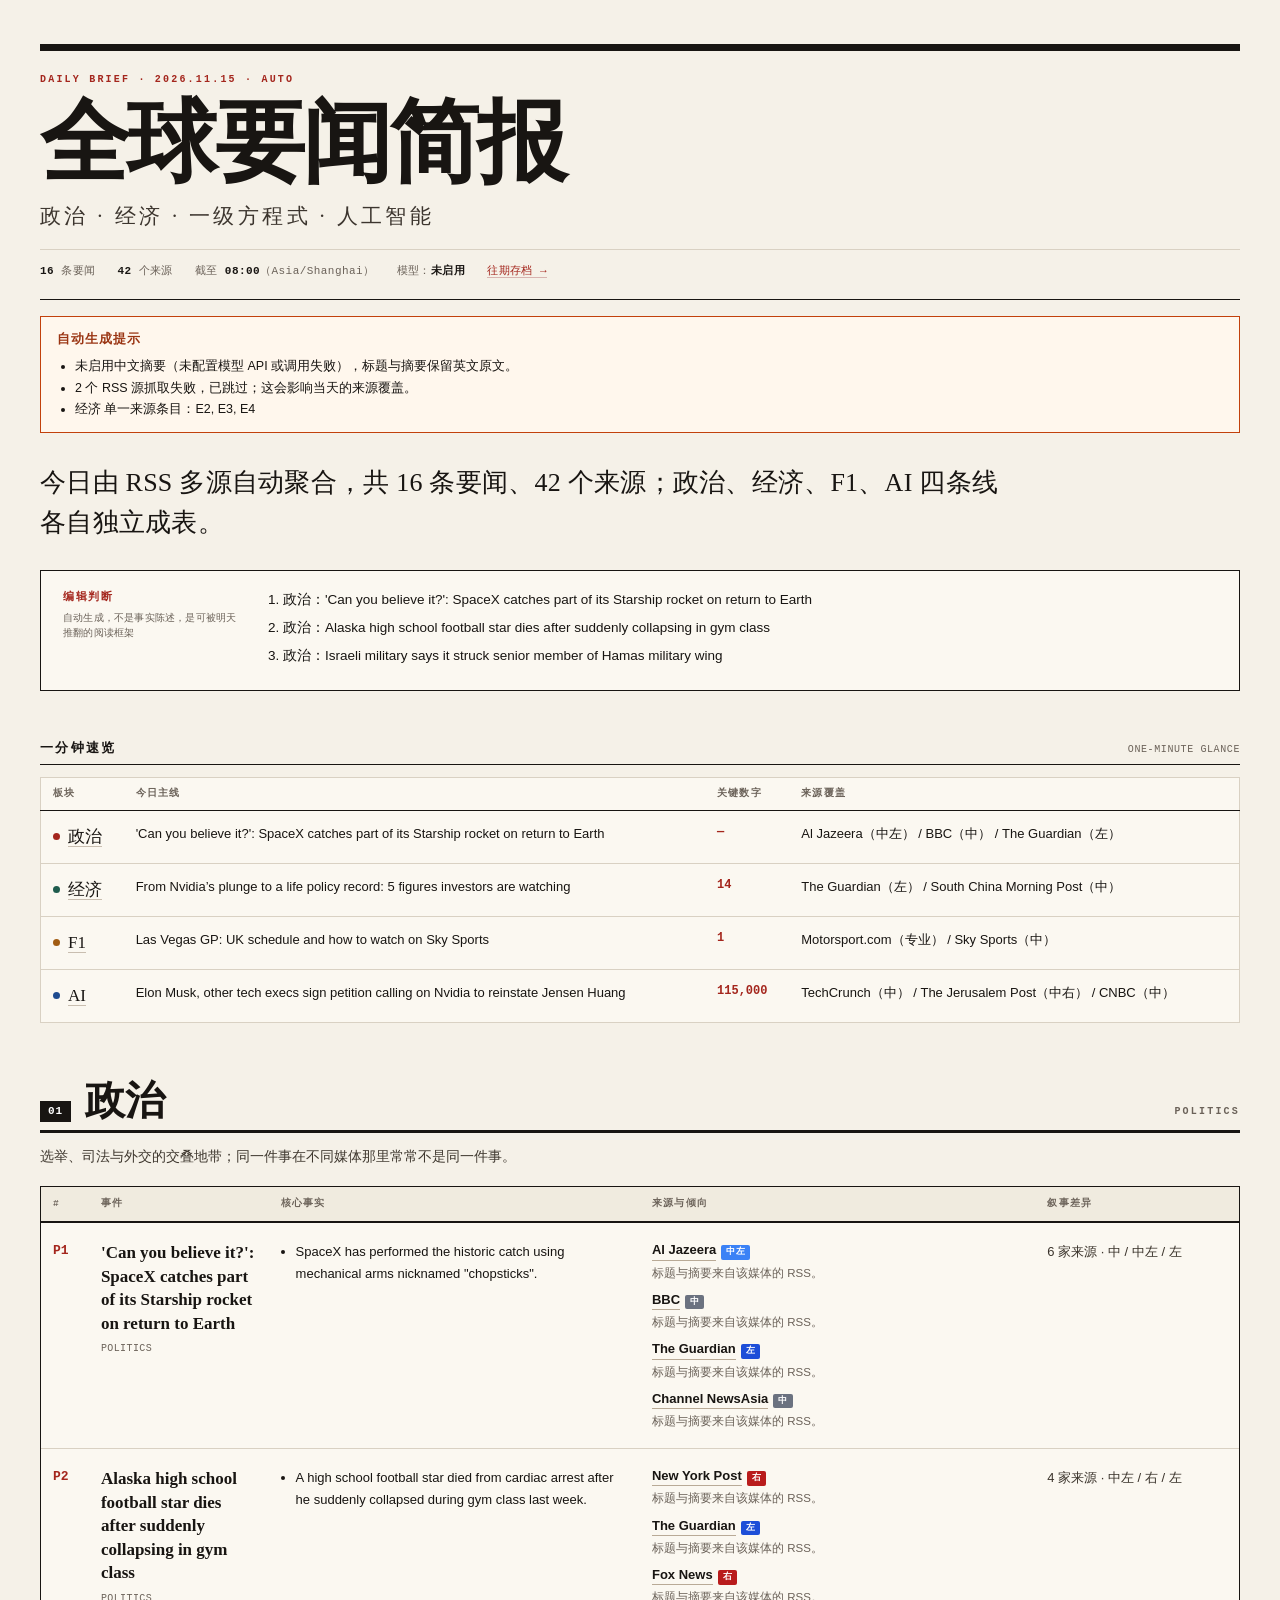
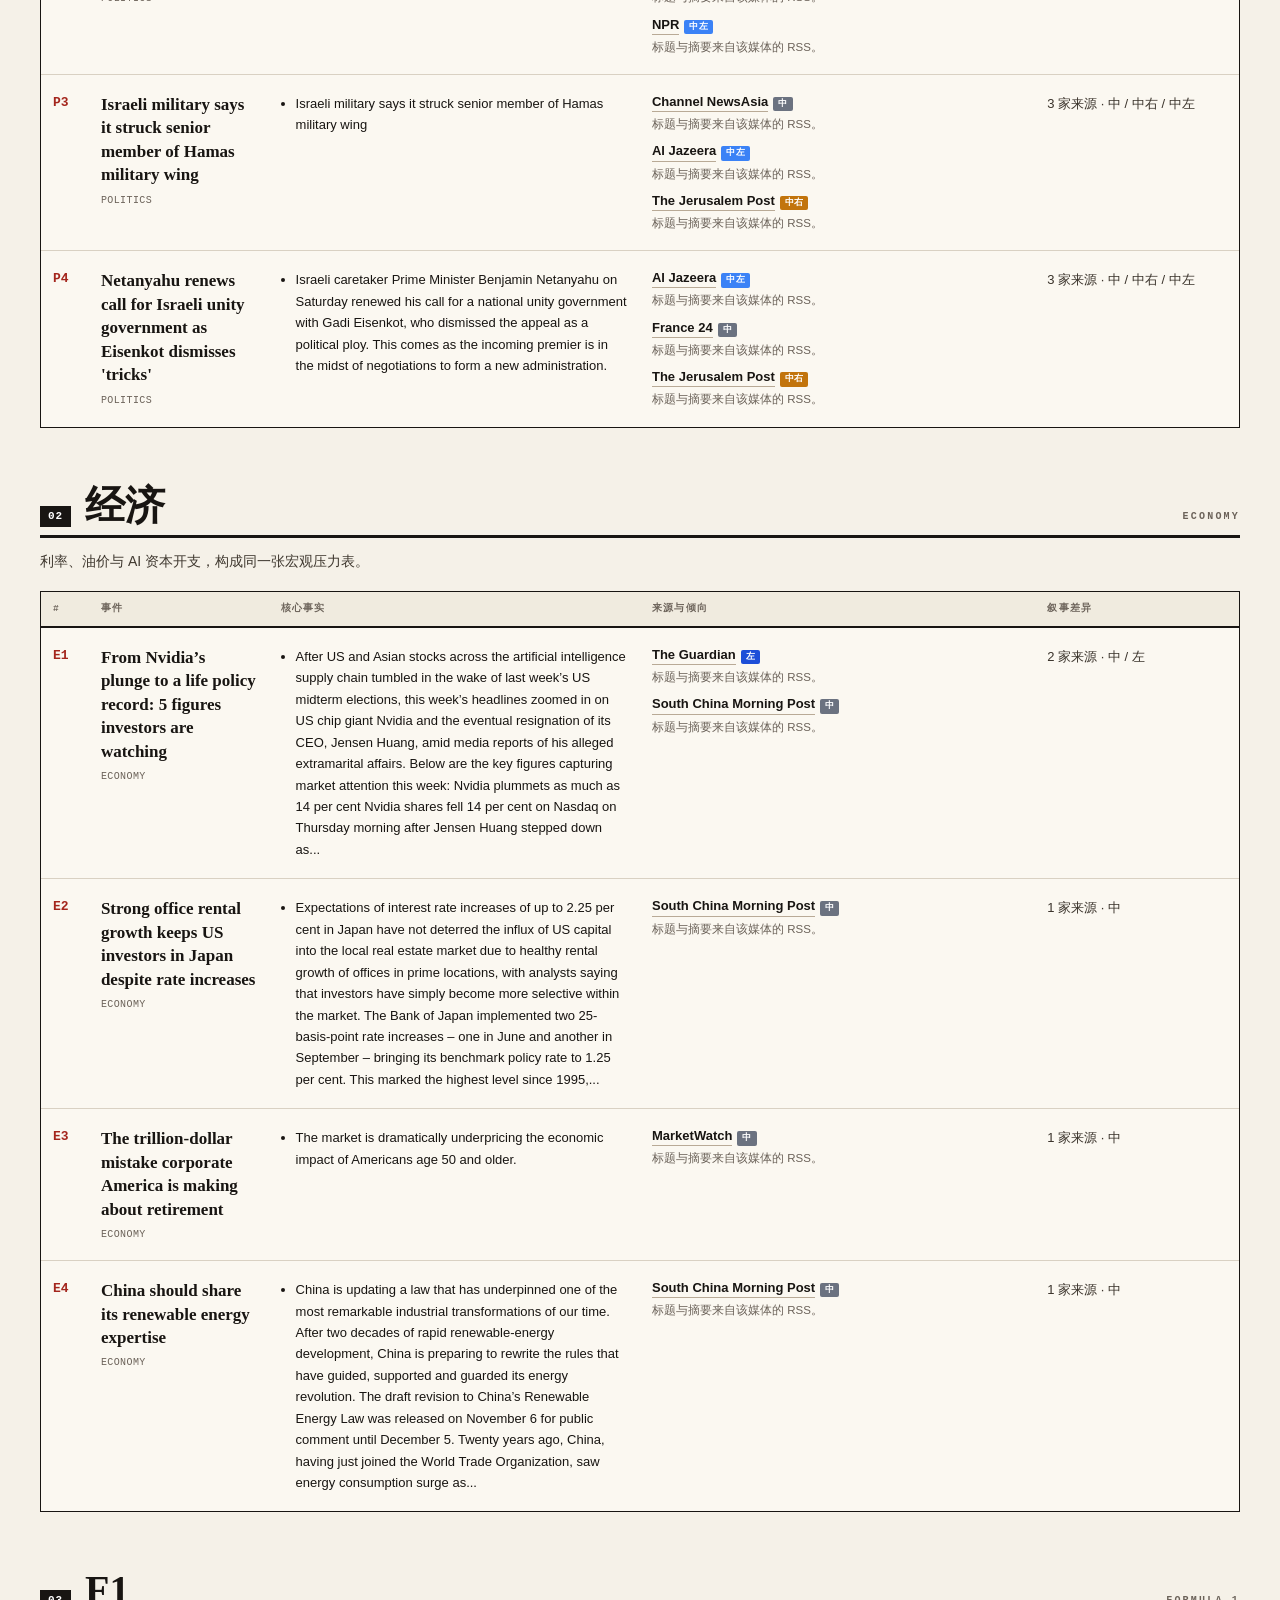
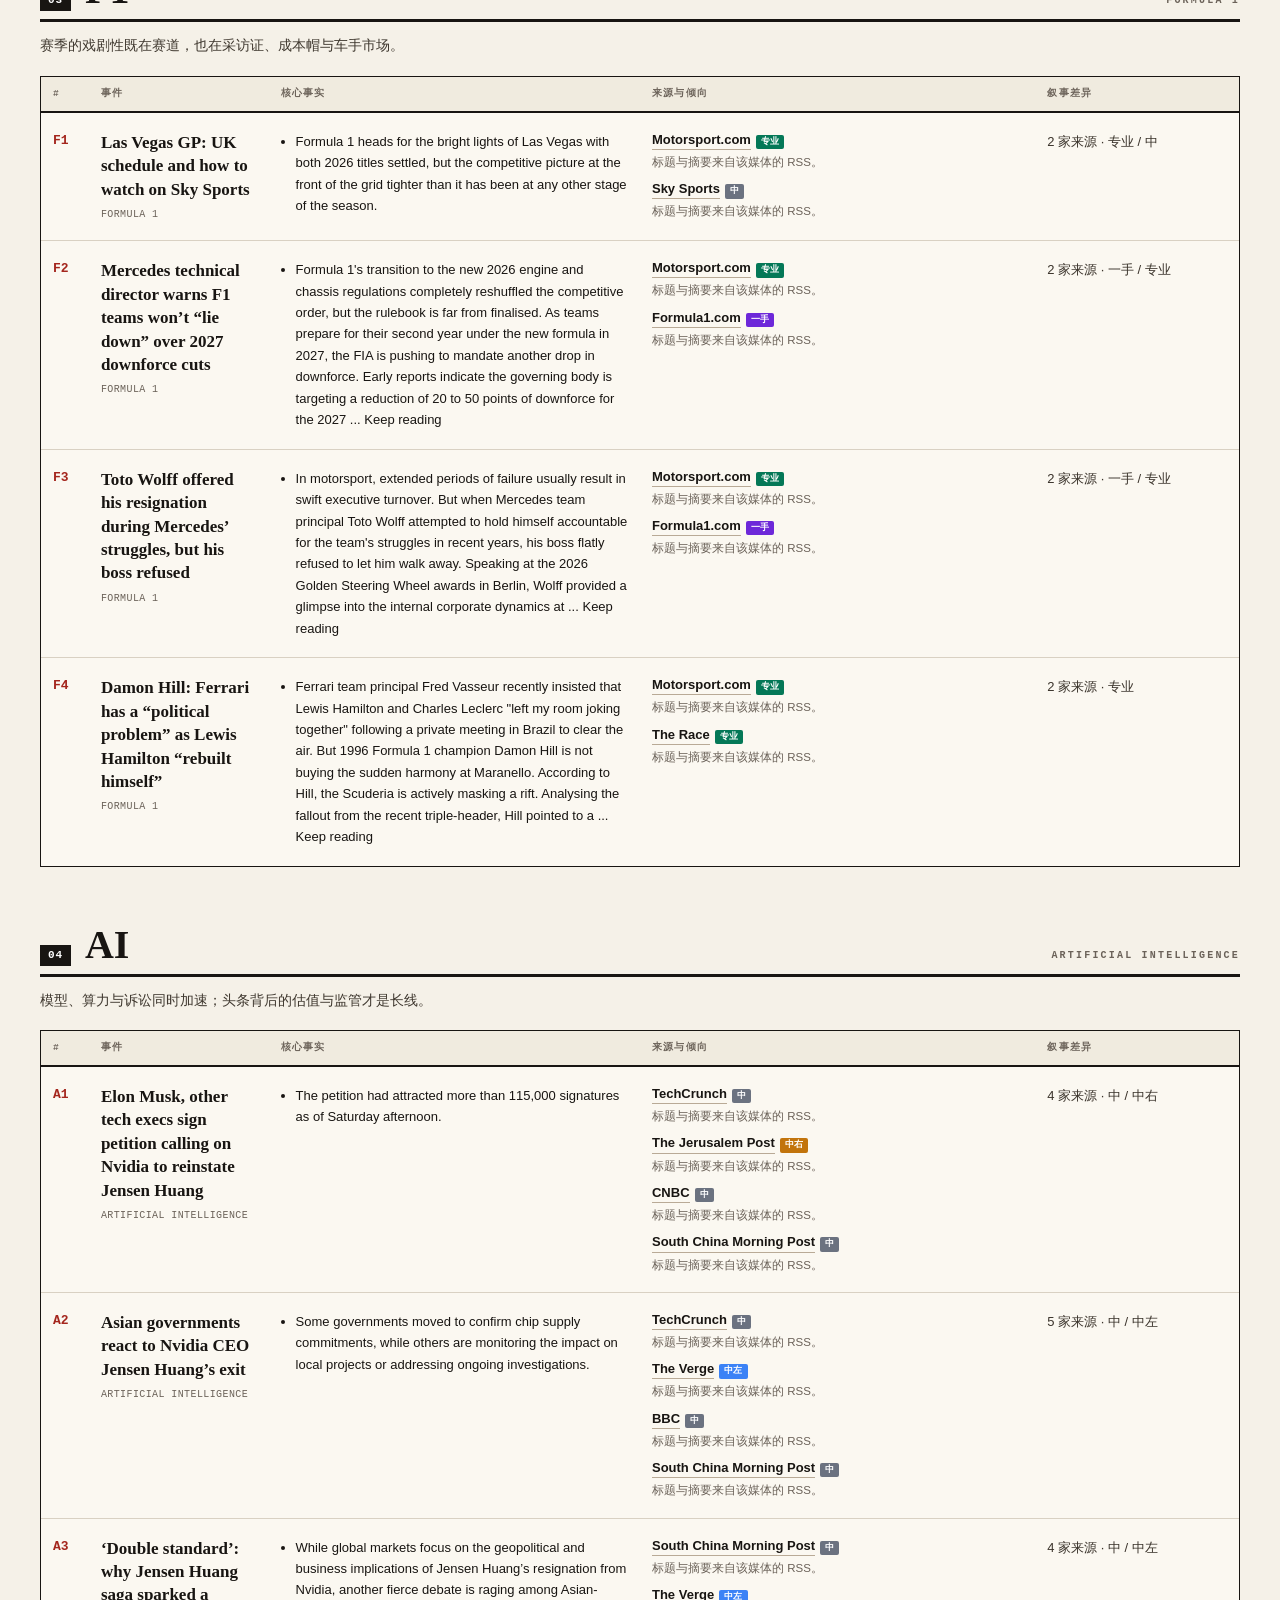
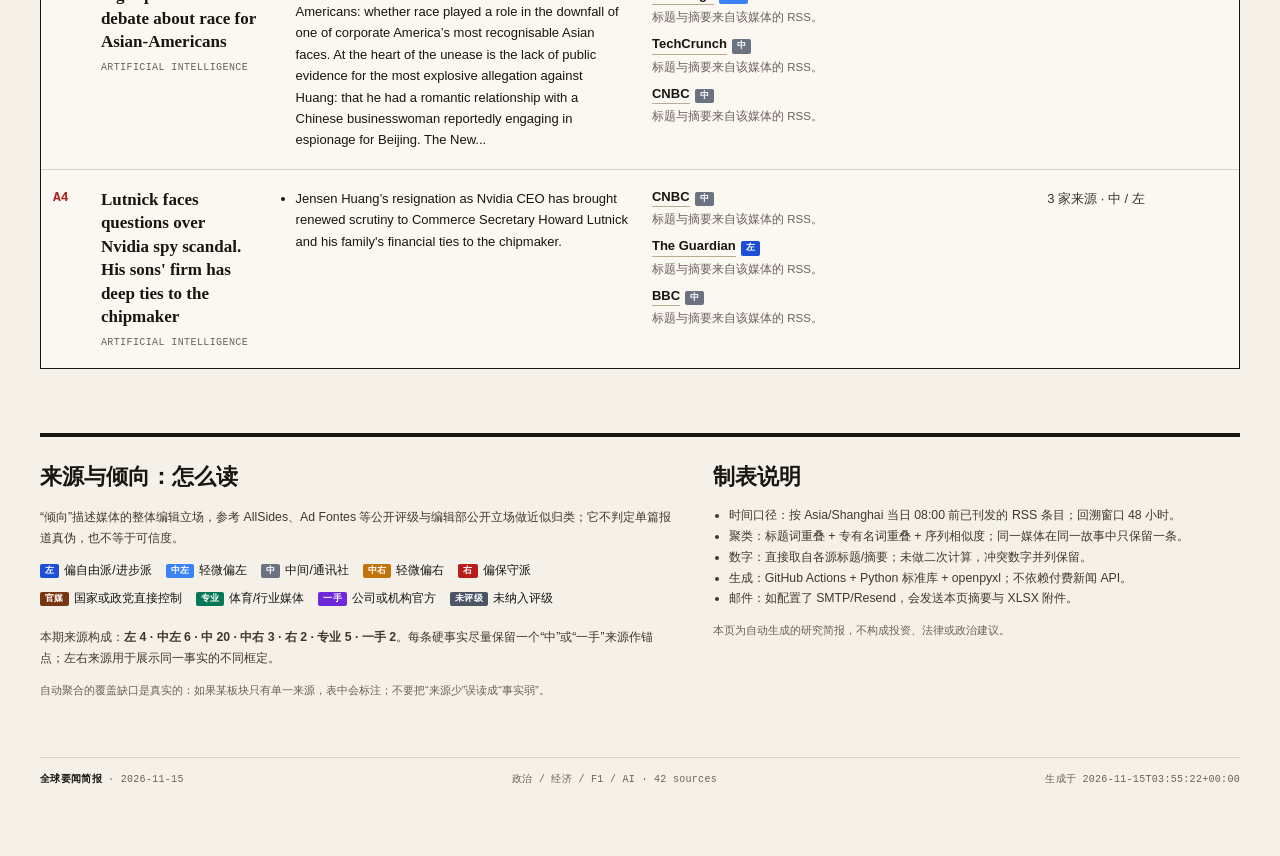
==== commit bb7f4679: "brief: 2026-11-15" ====
--- a/docs/2026-11-15.html
+++ b/docs/2026-11-15.html
@@ -108,5 +108,5 @@
 </section>
 <div class="footer"><span><b>全球要闻简报</b> · 2026-11-15</span>
 <span>政治 / 经济 / F1 / AI · 42 sources</span>
-<span>生成于 2026-11-15T03:42:53+00:00</span></div>
+<span>生成于 2026-11-15T03:55:22+00:00</span></div>
 </div></body></html>
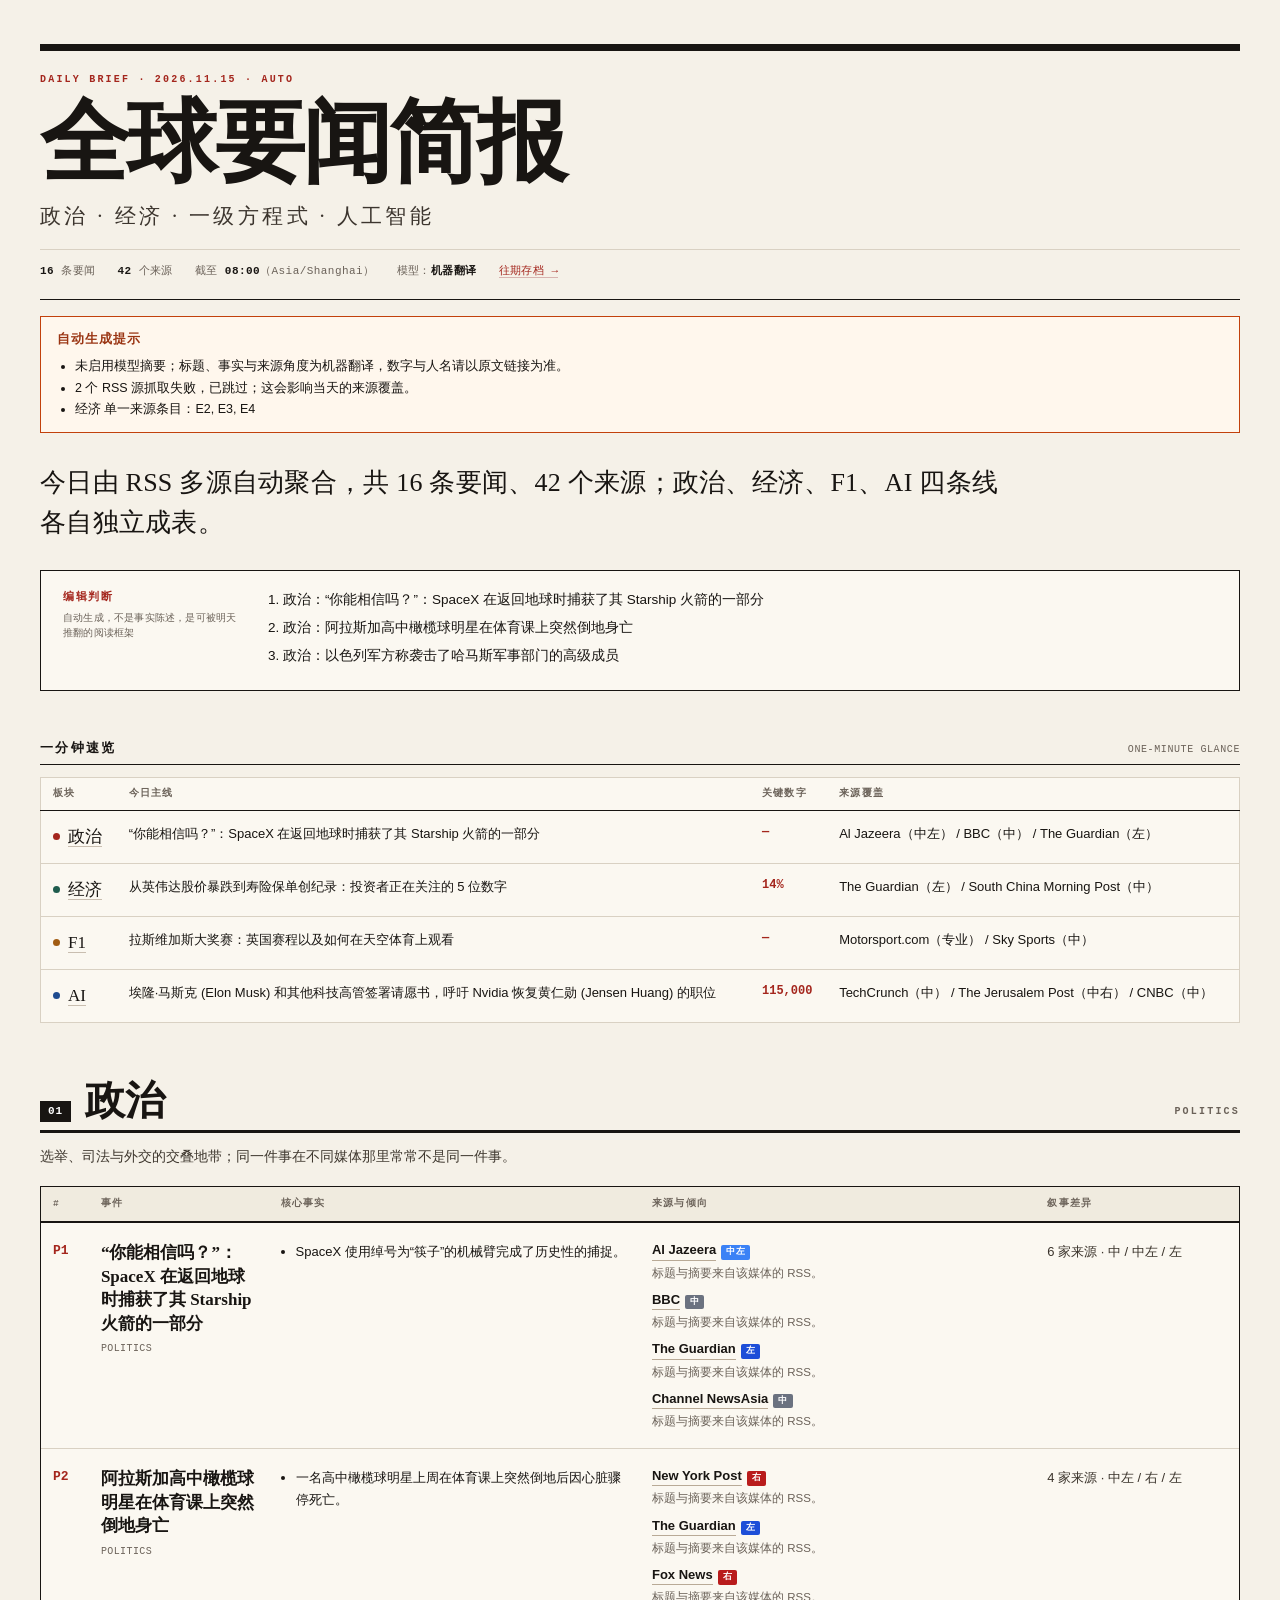
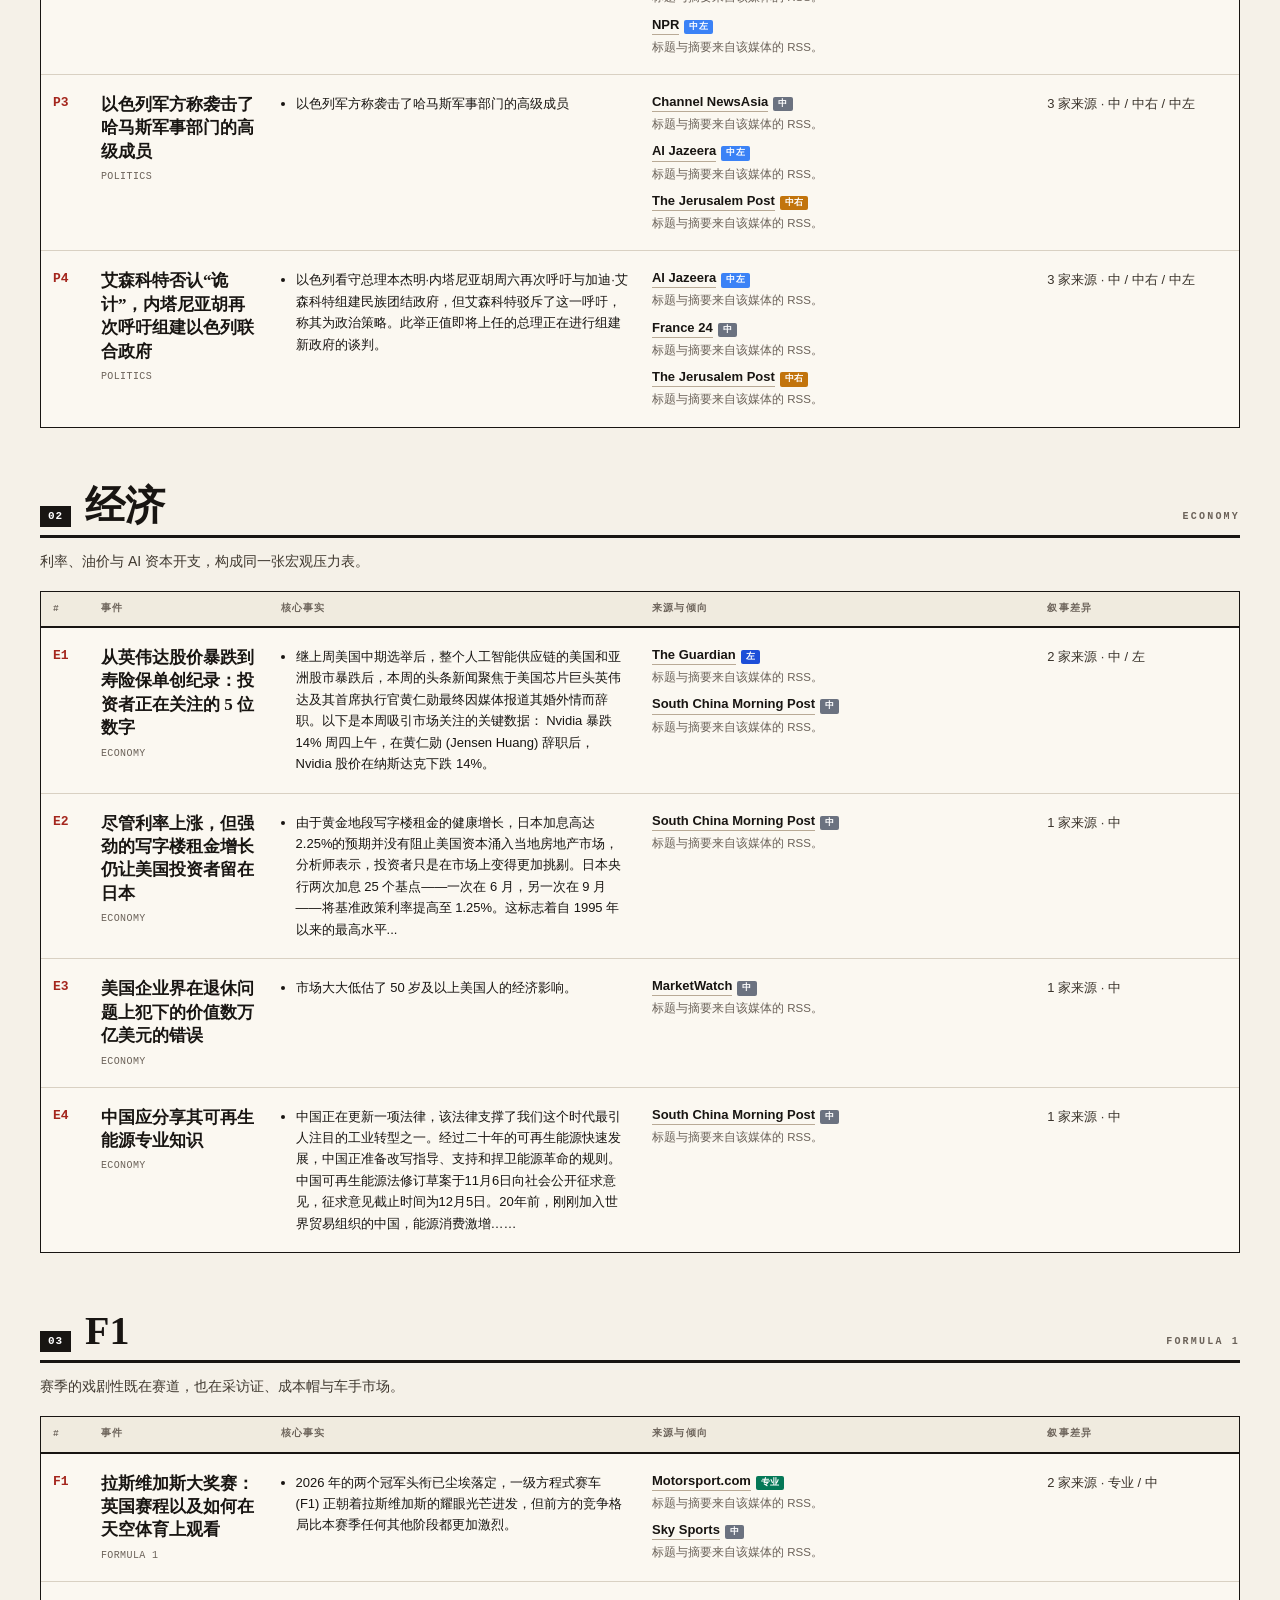
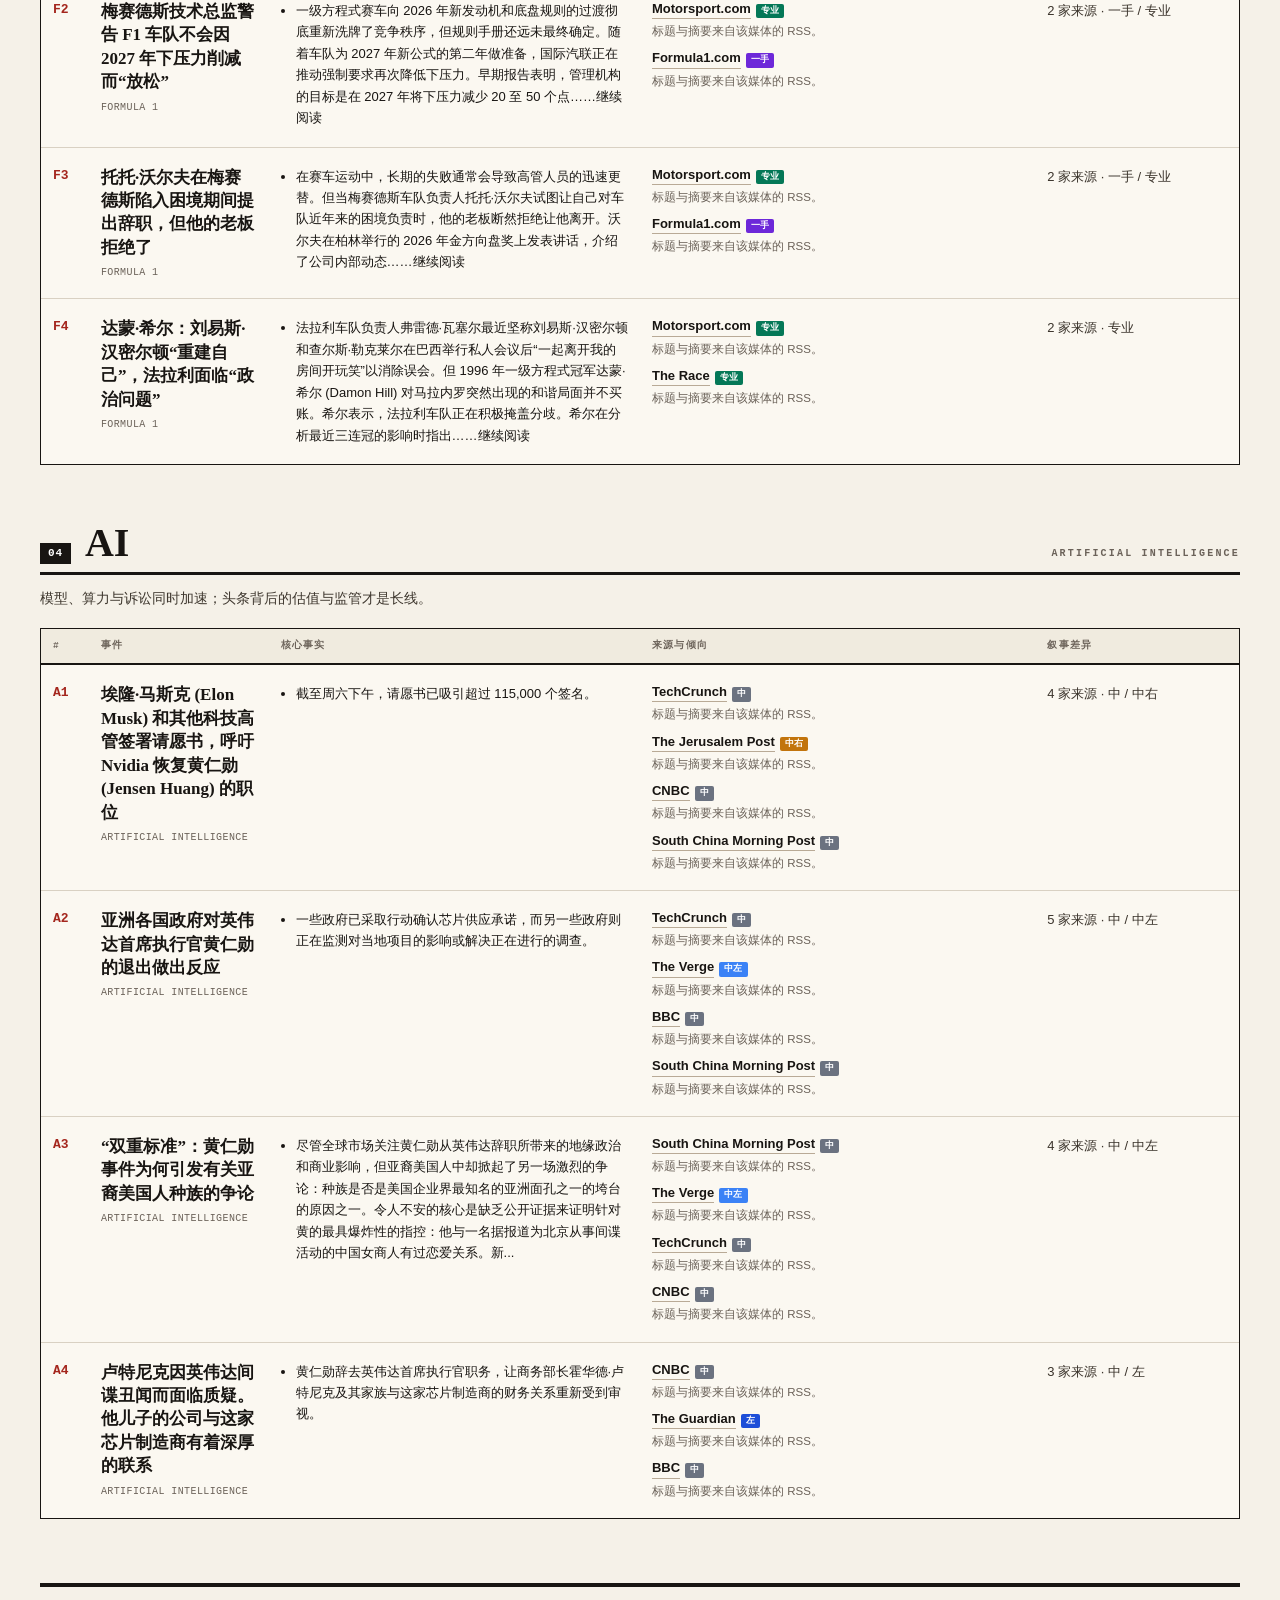
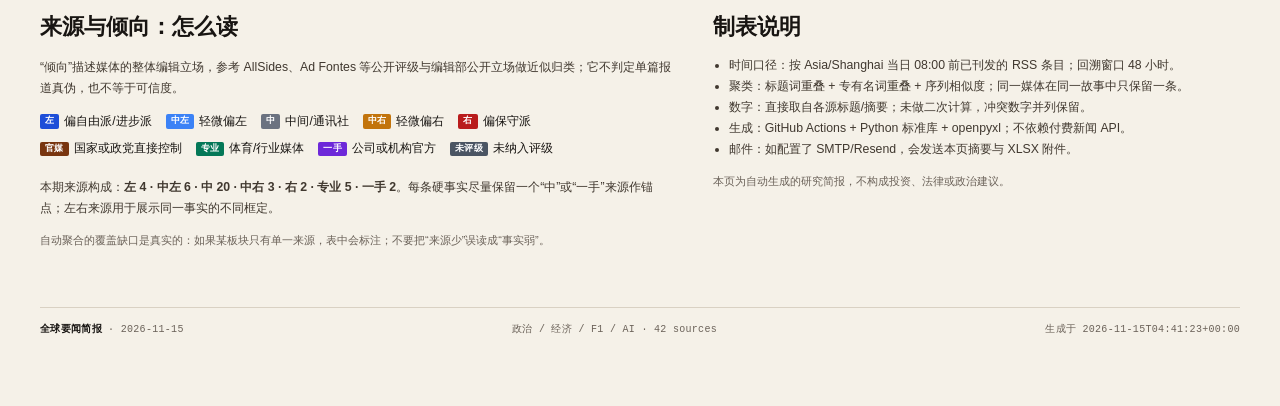
==== commit aae9d938: "brief: 2026-11-15" ====
--- a/docs/2026-11-15.html
+++ b/docs/2026-11-15.html
@@ -81,17 +81,17 @@
   <h1>全球要闻简报</h1>
   <div class="sub">政治 · 经济 · 一级方程式 · 人工智能</div>
   <div class="meta"><span><b>16</b> 条要闻</span><span><b>42</b> 个来源</span>
-  <span>截至 <b>08:00</b>（Asia/Shanghai）</span><span>模型：<b>未启用</b></span>
+  <span>截至 <b>08:00</b>（Asia/Shanghai）</span><span>模型：<b>机器翻译</b></span>
   <span><a href="archive.html">往期存档 →</a></span></div>
 </header>
-<div class="notice"><b>自动生成提示</b><ul><li>未启用中文摘要（未配置模型 API 或调用失败），标题与摘要保留英文原文。</li><li>2 个 RSS 源抓取失败，已跳过；这会影响当天的来源覆盖。</li><li>经济 单一来源条目：E2, E3, E4</li></ul></div>
+<div class="notice"><b>自动生成提示</b><ul><li>未启用模型摘要；标题、事实与来源角度为机器翻译，数字与人名请以原文链接为准。</li><li>2 个 RSS 源抓取失败，已跳过；这会影响当天的来源覆盖。</li><li>经济 单一来源条目：E2, E3, E4</li></ul></div>
 <p class="lede">今日由 RSS 多源自动聚合，共 16 条要闻、42 个来源；政治、经济、F1、AI 四条线各自独立成表。</p>
 <aside class="takeaways"><div class="tk-head">编辑判断<span>自动生成，不是事实陈述，是可被明天推翻的阅读框架</span></div>
-<ol><li>政治：&#x27;Can you believe it?&#x27;: SpaceX catches part of its Starship rocket on return to Earth</li><li>政治：Alaska high school football star dies after suddenly collapsing in gym class</li><li>政治：Israeli military says it struck senior member of Hamas military wing</li></ol></aside>
+<ol><li>政治：“你能相信吗？”：SpaceX 在返回地球时捕获了其 Starship 火箭的一部分</li><li>政治：阿拉斯加高中橄榄球明星在体育课上突然倒地身亡</li><li>政治：以色列军方称袭击了哈马斯军事部门的高级成员</li></ol></aside>
 <h2 class="sec">一分钟速览 <small>ONE-MINUTE GLANCE</small></h2>
 <table class="glance-table"><thead><tr><th>板块</th><th>今日主线</th><th>关键数字</th><th>来源覆盖</th></tr></thead>
-<tbody><tr><td class="cat"><i style="background:#a4261d"></i><a href="#politics">政治</a></td><td>&#x27;Can you believe it?&#x27;: SpaceX catches part of its Starship rocket on return to Earth</td><td class="num">—</td><td>Al Jazeera（中左） / BBC（中） / The Guardian（左）</td></tr><tr><td class="cat"><i style="background:#1f5c4d"></i><a href="#economy">经济</a></td><td>From Nvidia’s plunge to a life policy record: 5 figures investors are watching</td><td class="num">14</td><td>The Guardian（左） / South China Morning Post（中）</td></tr><tr><td class="cat"><i style="background:#a15c12"></i><a href="#f1">F1</a></td><td>Las Vegas GP: UK schedule and how to watch on Sky Sports</td><td class="num">1</td><td>Motorsport.com（专业） / Sky Sports（中）</td></tr><tr><td class="cat"><i style="background:#1e4b8f"></i><a href="#ai">AI</a></td><td>Elon Musk, other tech execs sign petition calling on Nvidia to reinstate Jensen Huang</td><td class="num">115,000</td><td>TechCrunch（中） / The Jerusalem Post（中右） / CNBC（中）</td></tr></tbody></table>
-<section class="topic" id="politics"><div class="topic-head"><span class="num">01</span><h2>政治</h2><span class="en">POLITICS</span></div><p class="topic-blurb">选举、司法与外交的交叠地带；同一件事在不同媒体那里常常不是同一件事。</p><div class="table-wrap"><table class="stories"><thead><tr><th style="width:4%">#</th><th style="width:15%">事件</th><th style="width:31%">核心事实</th><th style="width:33%">来源与倾向</th><th style="width:17%">叙事差异</th></tr></thead><tbody><tr><td class="idx">P1</td><td><div class="story-title">&#x27;Can you believe it?&#x27;: SpaceX catches part of its Starship rocket on return to Earth</div><div class="story-kicker">POLITICS</div></td><td class="facts"><ul><li>SpaceX has performed the historic catch using mechanical arms nicknamed &quot;chopsticks&quot;.</li></ul></td><td class="sources"><div class="src"><a href="https://www.aljazeera.com/video/newsfeed/2026/11/15/aje-onl-nf_spacexs-starship-nails-a-smooth-return-141126?traffic_source=rss" target="_blank" rel="noopener">Al Jazeera</a><span class="badge b-cl">中左</span><span class="angle">标题与摘要来自该媒体的 RSS。</span></div><div class="src"><a href="https://www.bbc.co.uk/news/videos/cwlym2gy3y3eo?at_medium=RSS&amp;at_campaign=rss" target="_blank" rel="noopener">BBC</a><span class="badge b-c">中</span><span class="angle">标题与摘要来自该媒体的 RSS。</span></div><div class="src"><a href="https://www.theguardian.com/science/2026/nov/14/spacex-starship-double-catch" target="_blank" rel="noopener">The Guardian</a><span class="badge b-left">左</span><span class="angle">标题与摘要来自该媒体的 RSS。</span></div><div class="src"><a href="https://www.channelnewsasia.com/world/spacex-starship-returns-landing-pad-orbit-acing-test-reusable-rockets-6552211" target="_blank" rel="noopener">Channel NewsAsia</a><span class="badge b-c">中</span><span class="angle">标题与摘要来自该媒体的 RSS。</span></div></td><td class="frame">6 家来源 · 中 / 中左 / 左</td></tr><tr><td class="idx">P2</td><td><div class="story-title">Alaska high school football star dies after suddenly collapsing in gym class</div><div class="story-kicker">POLITICS</div></td><td class="facts"><ul><li>A high school football star died from cardiac arrest after he suddenly collapsed during gym class last week.</li></ul></td><td class="sources"><div class="src"><a href="https://nypost.com/2026/11/14/us-news/teen-football-star-dies-of-cardiac-arrest-after-suddenly-collapsing-at-gym-class/" target="_blank" rel="noopener">New York Post</a><span class="badge b-r">右</span><span class="angle">标题与摘要来自该媒体的 RSS。</span></div><div class="src"><a href="https://www.theguardian.com/us-news/2026/nov/14/alaska-governor-democrat-jonathan-kreiss-tomkins-wins" target="_blank" rel="noopener">The Guardian</a><span class="badge b-left">左</span><span class="angle">标题与摘要来自该媒体的 RSS。</span></div><div class="src"><a href="https://www.foxnews.com/politics/democrat-flips-alaska-governors-mansion-trump-backed-gop-infighting" target="_blank" rel="noopener">Fox News</a><span class="badge b-r">右</span><span class="angle">标题与摘要来自该媒体的 RSS。</span></div><div class="src"><a href="https://www.npr.org/2026/11/14/g-s1-151719/midterms-alaska-governor-kreiss-tomkins" target="_blank" rel="noopener">NPR</a><span class="badge b-cl">中左</span><span class="angle">标题与摘要来自该媒体的 RSS。</span></div></td><td class="frame">4 家来源 · 中左 / 右 / 左</td></tr><tr><td class="idx">P3</td><td><div class="story-title">Israeli military says it struck senior member of Hamas military wing</div><div class="story-kicker">POLITICS</div></td><td class="facts"><ul><li>Israeli military says it struck senior member of Hamas military wing</li></ul></td><td class="sources"><div class="src"><a href="https://www.channelnewsasia.com/world/israeli-military-says-it-struck-senior-member-hamas-military-wing-6552271" target="_blank" rel="noopener">Channel NewsAsia</a><span class="badge b-c">中</span><span class="angle">标题与摘要来自该媒体的 RSS。</span></div><div class="src"><a href="https://www.aljazeera.com/news/2026/11/15/israeli-air-strike-kills-senior-hamas-commander-in-gaza?traffic_source=rss" target="_blank" rel="noopener">Al Jazeera</a><span class="badge b-cl">中左</span><span class="angle">标题与摘要来自该媒体的 RSS。</span></div><div class="src"><a href="https://www.jpost.com/health-and-wellness/article-914672" target="_blank" rel="noopener">The Jerusalem Post</a><span class="badge b-cr">中右</span><span class="angle">标题与摘要来自该媒体的 RSS。</span></div></td><td class="frame">3 家来源 · 中 / 中右 / 中左</td></tr><tr><td class="idx">P4</td><td><div class="story-title">Netanyahu renews call for Israeli unity government as Eisenkot dismisses &#x27;tricks&#x27;</div><div class="story-kicker">POLITICS</div></td><td class="facts"><ul><li>Israeli caretaker Prime Minister Benjamin Netanyahu on Saturday renewed his call for a national unity government with Gadi Eisenkot, who dismissed the appeal as a political ploy. This comes as the incoming premier is in the midst of negotiations to form a new administration.</li></ul></td><td class="sources"><div class="src"><a href="https://www.aljazeera.com/video/newsfeed/2026/11/15/netanyahu-sends-plea-to-eisenkot-for-unity-government?traffic_source=rss" target="_blank" rel="noopener">Al Jazeera</a><span class="badge b-cl">中左</span><span class="angle">标题与摘要来自该媒体的 RSS。</span></div><div class="src"><a href="https://www.france24.com/en/middle-east/20261114-netanyahu-renews-call-for-israeli-government-unity-as-eisenkot-dismisses-tricks" target="_blank" rel="noopener">France 24</a><span class="badge b-c">中</span><span class="angle">标题与摘要来自该媒体的 RSS。</span></div><div class="src"><a href="https://www.jpost.com/israel-election-2026/article-914868" target="_blank" rel="noopener">The Jerusalem Post</a><span class="badge b-cr">中右</span><span class="angle">标题与摘要来自该媒体的 RSS。</span></div></td><td class="frame">3 家来源 · 中 / 中右 / 中左</td></tr></tbody></table></div></section><section class="topic" id="economy"><div class="topic-head"><span class="num">02</span><h2>经济</h2><span class="en">ECONOMY</span></div><p class="topic-blurb">利率、油价与 AI 资本开支，构成同一张宏观压力表。</p><div class="table-wrap"><table class="stories"><thead><tr><th style="width:4%">#</th><th style="width:15%">事件</th><th style="width:31%">核心事实</th><th style="width:33%">来源与倾向</th><th style="width:17%">叙事差异</th></tr></thead><tbody><tr><td class="idx">E1</td><td><div class="story-title">From Nvidia’s plunge to a life policy record: 5 figures investors are watching</div><div class="story-kicker">ECONOMY</div></td><td class="facts"><ul><li>After US and Asian stocks across the artificial intelligence supply chain tumbled in the wake of last week’s US midterm elections, this week’s headlines zoomed in on US chip giant Nvidia and the eventual resignation of its CEO, Jensen Huang, amid media reports of his alleged extramarital affairs. Below are the key figures capturing market attention this week: Nvidia plummets as much as 14 per cent Nvidia shares fell 14 per cent on Nasdaq on Thursday morning after Jensen Huang stepped down as...</li></ul></td><td class="sources"><div class="src"><a href="https://www.theguardian.com/news/video/2026/nov/13/why-the-nvidia-scandal-is-far-from-over-the-latest" target="_blank" rel="noopener">The Guardian</a><span class="badge b-left">左</span><span class="angle">标题与摘要来自该媒体的 RSS。</span></div><div class="src"><a href="https://www.scmp.com/business/banking-finance/article/3374294/nvidias-plunge-life-policy-record-5-figures-investors-are-watching" target="_blank" rel="noopener">South China Morning Post</a><span class="badge b-c">中</span><span class="angle">标题与摘要来自该媒体的 RSS。</span></div></td><td class="frame">2 家来源 · 中 / 左</td></tr><tr><td class="idx">E2</td><td><div class="story-title">Strong office rental growth keeps US investors in Japan despite rate increases</div><div class="story-kicker">ECONOMY</div></td><td class="facts"><ul><li>Expectations of interest rate increases of up to 2.25 per cent in Japan have not deterred the influx of US capital into the local real estate market due to healthy rental growth of offices in prime locations, with analysts saying that investors have simply become more selective within the market. The Bank of Japan implemented two 25-basis-point rate increases – one in June and another in September – bringing its benchmark policy rate to 1.25 per cent. This marked the highest level since 1995,...</li></ul></td><td class="sources"><div class="src"><a href="https://www.scmp.com/property/international/article/3374432/strong-office-rental-growth-keeps-us-investors-japan-despite-rate-increases" target="_blank" rel="noopener">South China Morning Post</a><span class="badge b-c">中</span><span class="angle">标题与摘要来自该媒体的 RSS。</span></div></td><td class="frame">1 家来源 · 中</td></tr><tr><td class="idx">E3</td><td><div class="story-title">The trillion-dollar mistake corporate America is making about retirement</div><div class="story-kicker">ECONOMY</div></td><td class="facts"><ul><li>The market is dramatically underpricing the economic impact of Americans age 50 and older.</li></ul></td><td class="sources"><div class="src"><a href="WP-MKTW-0005339924" target="_blank" rel="noopener">MarketWatch</a><span class="badge b-c">中</span><span class="angle">标题与摘要来自该媒体的 RSS。</span></div></td><td class="frame">1 家来源 · 中</td></tr><tr><td class="idx">E4</td><td><div class="story-title">China should share its renewable energy expertise</div><div class="story-kicker">ECONOMY</div></td><td class="facts"><ul><li>China is updating a law that has underpinned one of the most remarkable industrial transformations of our time. After two decades of rapid renewable-energy development, China is preparing to rewrite the rules that have guided, supported and guarded its energy revolution. The draft revision to China’s Renewable Energy Law was released on November 6 for public comment until December 5. Twenty years ago, China, having just joined the World Trade Organization, saw energy consumption surge as...</li></ul></td><td class="sources"><div class="src"><a href="https://www.scmp.com/opinion/china-opinion/article/3374104/china-should-share-its-renewable-energy-expertise" target="_blank" rel="noopener">South China Morning Post</a><span class="badge b-c">中</span><span class="angle">标题与摘要来自该媒体的 RSS。</span></div></td><td class="frame">1 家来源 · 中</td></tr></tbody></table></div></section><section class="topic" id="f1"><div class="topic-head"><span class="num">03</span><h2>F1</h2><span class="en">FORMULA 1</span></div><p class="topic-blurb">赛季的戏剧性既在赛道，也在采访证、成本帽与车手市场。</p><div class="table-wrap"><table class="stories"><thead><tr><th style="width:4%">#</th><th style="width:15%">事件</th><th style="width:31%">核心事实</th><th style="width:33%">来源与倾向</th><th style="width:17%">叙事差异</th></tr></thead><tbody><tr><td class="idx">F1</td><td><div class="story-title">Las Vegas GP: UK schedule and how to watch on Sky Sports</div><div class="story-kicker">FORMULA 1</div></td><td class="facts"><ul><li>Formula 1 heads for the bright lights of Las Vegas with both 2026 titles settled, but the competitive picture at the front of the grid tighter than it has been at any other stage of the season.</li></ul></td><td class="sources"><div class="src"><a href="https://www.motorsport.com/f1/news/las-vegas-gp-reveals-neon-sign-inspired-trophy-design/10874361/?utm_source=RSS&amp;utm_medium=referral&amp;utm_campaign=RSS-F1&amp;utm_term=News&amp;utm_content=www" target="_blank" rel="noopener">Motorsport.com</a><span class="badge b-pro">专业</span><span class="angle">标题与摘要来自该媒体的 RSS。</span></div><div class="src"><a href="https://www.skysports.com/f1/news/12433/13611077/las-vegas-gp-2026-dates-schedule-weather-uk-start-time-and-how-to-watch-or-stream-f1-race-in-united-states-live-on-sky-sports" target="_blank" rel="noopener">Sky Sports</a><span class="badge b-c">中</span><span class="angle">标题与摘要来自该媒体的 RSS。</span></div></td><td class="frame">2 家来源 · 专业 / 中</td></tr><tr><td class="idx">F2</td><td><div class="story-title">Mercedes technical director warns F1 teams won’t “lie down” over 2027 downforce cuts</div><div class="story-kicker">FORMULA 1</div></td><td class="facts"><ul><li>Formula 1&#x27;s transition to the new 2026 engine and chassis regulations completely reshuffled the competitive order, but the rulebook is far from finalised. As teams prepare for their second year under the new formula in 2027, the FIA is pushing to mandate another drop in downforce. Early reports indicate the governing body is targeting a reduction of 20 to 50 points of downforce for the 2027 ... Keep reading</li></ul></td><td class="sources"><div class="src"><a href="https://www.motorsport.com/f1/news/mercedes-tech-boss-warns-f1-teams-wont-lie-down-over-massive-2027-downforce-cuts/10874433/?utm_source=RSS&amp;utm_medium=referral&amp;utm_campaign=RSS-F1&amp;utm_term=News&amp;utm_content=www" target="_blank" rel="noopener">Motorsport.com</a><span class="badge b-pro">专业</span><span class="angle">标题与摘要来自该媒体的 RSS。</span></div><div class="src"><a href="https://www.formula1.com/en/latest/article/mercedes-incredible-success-through-formula-1-history.7yLliKc36ZI9pd7xzNYFwq" target="_blank" rel="noopener">Formula1.com</a><span class="badge b-primary">一手</span><span class="angle">标题与摘要来自该媒体的 RSS。</span></div></td><td class="frame">2 家来源 · 一手 / 专业</td></tr><tr><td class="idx">F3</td><td><div class="story-title">Toto Wolff offered his resignation during Mercedes’ struggles, but his boss refused</div><div class="story-kicker">FORMULA 1</div></td><td class="facts"><ul><li>In motorsport, extended periods of failure usually result in swift executive turnover. But when Mercedes team principal Toto Wolff attempted to hold himself accountable for the team&#x27;s struggles in recent years, his boss flatly refused to let him walk away. Speaking at the 2026 Golden Steering Wheel awards in Berlin, Wolff provided a glimpse into the internal corporate dynamics at ... Keep reading</li></ul></td><td class="sources"><div class="src"><a href="https://www.motorsport.com/f1/news/toto-wolff-offered-his-resignation-during-mercedes-struggles-but-the-ceo-refused/10874282/?utm_source=RSS&amp;utm_medium=referral&amp;utm_campaign=RSS-F1&amp;utm_term=News&amp;utm_content=www" target="_blank" rel="noopener">Motorsport.com</a><span class="badge b-pro">专业</span><span class="angle">标题与摘要来自该媒体的 RSS。</span></div><div class="src"><a href="https://www.formula1.com/en/latest/article/toto-wolffs-journey-from-williams-to-nine-time-champion-with-mercedes.2l85DG3mfUyL5icscw0Gbn" target="_blank" rel="noopener">Formula1.com</a><span class="badge b-primary">一手</span><span class="angle">标题与摘要来自该媒体的 RSS。</span></div></td><td class="frame">2 家来源 · 一手 / 专业</td></tr><tr><td class="idx">F4</td><td><div class="story-title">Damon Hill: Ferrari has a “political problem” as Lewis Hamilton “rebuilt himself”</div><div class="story-kicker">FORMULA 1</div></td><td class="facts"><ul><li>Ferrari team principal Fred Vasseur recently insisted that Lewis Hamilton and Charles Leclerc &quot;left my room joking together&quot; following a private meeting in Brazil to clear the air. But 1996 Formula 1 champion Damon Hill is not buying the sudden harmony at Maranello. According to Hill, the Scuderia is actively masking a rift. Analysing the fallout from the recent triple-header, Hill pointed to a ... Keep reading</li></ul></td><td class="sources"><div class="src"><a href="https://www.motorsport.com/f1/news/damon-hill-ferrari-has-a-political-problem-as-lewis-hamilton-rebuilt-himself-after-abu-dhabi-202/10874278/?utm_source=RSS&amp;utm_medium=referral&amp;utm_campaign=RSS-F1&amp;utm_term=News&amp;utm_content=www" target="_blank" rel="noopener">Motorsport.com</a><span class="badge b-pro">专业</span><span class="angle">标题与摘要来自该媒体的 RSS。</span></div><div class="src"><a href="https://www.the-race.com/formula-1/ferrari-leclerc-hamilton-f1-problem-far-from-solved/" target="_blank" rel="noopener">The Race</a><span class="badge b-pro">专业</span><span class="angle">标题与摘要来自该媒体的 RSS。</span></div></td><td class="frame">2 家来源 · 专业</td></tr></tbody></table></div></section><section class="topic" id="ai"><div class="topic-head"><span class="num">04</span><h2>AI</h2><span class="en">ARTIFICIAL INTELLIGENCE</span></div><p class="topic-blurb">模型、算力与诉讼同时加速；头条背后的估值与监管才是长线。</p><div class="table-wrap"><table class="stories"><thead><tr><th style="width:4%">#</th><th style="width:15%">事件</th><th style="width:31%">核心事实</th><th style="width:33%">来源与倾向</th><th style="width:17%">叙事差异</th></tr></thead><tbody><tr><td class="idx">A1</td><td><div class="story-title">Elon Musk, other tech execs sign petition calling on Nvidia to reinstate Jensen Huang</div><div class="story-kicker">ARTIFICIAL INTELLIGENCE</div></td><td class="facts"><ul><li>The petition had attracted more than 115,000 signatures as of Saturday afternoon.</li></ul></td><td class="sources"><div class="src"><a href="https://techcrunch.com/2026/11/14/elon-musk-other-tech-execs-sign-petition-calling-on-nvidia-to-reinstate-jensen-huang/" target="_blank" rel="noopener">TechCrunch</a><span class="badge b-c">中</span><span class="angle">标题与摘要来自该媒体的 RSS。</span></div><div class="src"><a href="https://www.jpost.com/business-and-innovation/article-914867" target="_blank" rel="noopener">The Jerusalem Post</a><span class="badge b-cr">中右</span><span class="angle">标题与摘要来自该媒体的 RSS。</span></div><div class="src"><a href="https://www.cnbc.com/2026/11/14/nvidia-investors-jensen-huang-return-board-letter.html" target="_blank" rel="noopener">CNBC</a><span class="badge b-c">中</span><span class="angle">标题与摘要来自该媒体的 RSS。</span></div><div class="src"><a href="https://www.scmp.com/news/china/article/3374278/jensen-huang-quits-nvidia-non-invasive-treatment-kidney-tumours-scmps-7-highlights" target="_blank" rel="noopener">South China Morning Post</a><span class="badge b-c">中</span><span class="angle">标题与摘要来自该媒体的 RSS。</span></div></td><td class="frame">4 家来源 · 中 / 中右</td></tr><tr><td class="idx">A2</td><td><div class="story-title">Asian governments react to Nvidia CEO Jensen Huang’s exit</div><div class="story-kicker">ARTIFICIAL INTELLIGENCE</div></td><td class="facts"><ul><li>Some governments moved to confirm chip supply commitments, while others are monitoring the impact on local projects or addressing ongoing investigations.</li></ul></td><td class="sources"><div class="src"><a href="https://techcrunch.com/2026/11/14/asian-governments-react-to-nvidia-ceo-jensen-huangs-exit/" target="_blank" rel="noopener">TechCrunch</a><span class="badge b-c">中</span><span class="angle">标题与摘要来自该媒体的 RSS。</span></div><div class="src"><a href="https://www.theverge.com/tech/1033781/nvidia-jensen-huang-last-visionary-showman-founder-ceo" target="_blank" rel="noopener">The Verge</a><span class="badge b-cl">中左</span><span class="angle">标题与摘要来自该媒体的 RSS。</span></div><div class="src"><a href="https://www.bbc.co.uk/news/articles/ck1exevgql4qo?at_medium=RSS&amp;at_campaign=rss" target="_blank" rel="noopener">BBC</a><span class="badge b-c">中</span><span class="angle">标题与摘要来自该媒体的 RSS。</span></div><div class="src"><a href="https://www.scmp.com/tech/big-tech/article/3374357/jensen-huangs-exit-tests-nvidias-supply-chain-clout-ability-bankroll-ai-buildout" target="_blank" rel="noopener">South China Morning Post</a><span class="badge b-c">中</span><span class="angle">标题与摘要来自该媒体的 RSS。</span></div></td><td class="frame">5 家来源 · 中 / 中左</td></tr><tr><td class="idx">A3</td><td><div class="story-title">‘Double standard’: why Jensen Huang saga sparked a debate about race for Asian-Americans</div><div class="story-kicker">ARTIFICIAL INTELLIGENCE</div></td><td class="facts"><ul><li>While global markets focus on the geopolitical and business implications of Jensen Huang’s resignation from Nvidia, another fierce debate is raging among Asian-Americans: whether race played a role in the downfall of one of corporate America’s most recognisable Asian faces. At the heart of the unease is the lack of public evidence for the most explosive allegation against Huang: that he had a romantic relationship with a Chinese businesswoman reportedly engaging in espionage for Beijing. The New...</li></ul></td><td class="sources"><div class="src"><a href="https://www.scmp.com/tech/big-tech/article/3374435/double-standard-why-jensen-huang-saga-sparking-debate-about-race" target="_blank" rel="noopener">South China Morning Post</a><span class="badge b-c">中</span><span class="angle">标题与摘要来自该媒体的 RSS。</span></div><div class="src"><a href="https://www.theverge.com/podcast/1032866/jensen-huang-nvidia-china-trump-vergecast" target="_blank" rel="noopener">The Verge</a><span class="badge b-cl">中左</span><span class="angle">标题与摘要来自该媒体的 RSS。</span></div><div class="src"><a href="https://techcrunch.com/2026/11/13/nvidia-ceo-jensen-huangs-affair-with-alleged-chinese-spy-a-timeline/" target="_blank" rel="noopener">TechCrunch</a><span class="badge b-c">中</span><span class="angle">标题与摘要来自该媒体的 RSS。</span></div><div class="src"><a href="https://www.cnbc.com/2026/11/13/jensen-huang-scandal-casts-doubt-on-nvidias-ai-dominance-how-we-got-here.html" target="_blank" rel="noopener">CNBC</a><span class="badge b-c">中</span><span class="angle">标题与摘要来自该媒体的 RSS。</span></div></td><td class="frame">4 家来源 · 中 / 中左</td></tr><tr><td class="idx">A4</td><td><div class="story-title">Lutnick faces questions over Nvidia spy scandal. His sons&#x27; firm has deep ties to the chipmaker</div><div class="story-kicker">ARTIFICIAL INTELLIGENCE</div></td><td class="facts"><ul><li>Jensen Huang’s resignation as Nvidia CEO has brought renewed scrutiny to Commerce Secretary Howard Lutnick and his family&#x27;s financial ties to the chipmaker.</li></ul></td><td class="sources"><div class="src"><a href="https://www.cnbc.com/2026/11/13/howard-lutnick-nvidia-jensen-huang-china-cantor-fitzgerald.html" target="_blank" rel="noopener">CNBC</a><span class="badge b-c">中</span><span class="angle">标题与摘要来自该媒体的 RSS。</span></div><div class="src"><a href="https://www.theguardian.com/technology/2026/nov/13/nvidia-scandal-sparks-us-national-security-concerns-china" target="_blank" rel="noopener">The Guardian</a><span class="badge b-left">左</span><span class="angle">标题与摘要来自该媒体的 RSS。</span></div><div class="src"><a href="https://www.bbc.co.uk/news/articles/cqvg2d1eg7zro?at_medium=RSS&amp;at_campaign=rss" target="_blank" rel="noopener">BBC</a><span class="badge b-c">中</span><span class="angle">标题与摘要来自该媒体的 RSS。</span></div></td><td class="frame">3 家来源 · 中 / 左</td></tr></tbody></table></div></section>
+<tbody><tr><td class="cat"><i style="background:#a4261d"></i><a href="#politics">政治</a></td><td>“你能相信吗？”：SpaceX 在返回地球时捕获了其 Starship 火箭的一部分</td><td class="num">—</td><td>Al Jazeera（中左） / BBC（中） / The Guardian（左）</td></tr><tr><td class="cat"><i style="background:#1f5c4d"></i><a href="#economy">经济</a></td><td>从英伟达股价暴跌到寿险保单创纪录：投资者正在关注的 5 位数字</td><td class="num">14%</td><td>The Guardian（左） / South China Morning Post（中）</td></tr><tr><td class="cat"><i style="background:#a15c12"></i><a href="#f1">F1</a></td><td>拉斯维加斯大奖赛：英国赛程以及如何在天空体育上观看</td><td class="num">—</td><td>Motorsport.com（专业） / Sky Sports（中）</td></tr><tr><td class="cat"><i style="background:#1e4b8f"></i><a href="#ai">AI</a></td><td>埃隆·马斯克 (Elon Musk) 和其他科技高管签署请愿书，呼吁 Nvidia 恢复黄仁勋 (Jensen Huang) 的职位</td><td class="num">115,000</td><td>TechCrunch（中） / The Jerusalem Post（中右） / CNBC（中）</td></tr></tbody></table>
+<section class="topic" id="politics"><div class="topic-head"><span class="num">01</span><h2>政治</h2><span class="en">POLITICS</span></div><p class="topic-blurb">选举、司法与外交的交叠地带；同一件事在不同媒体那里常常不是同一件事。</p><div class="table-wrap"><table class="stories"><thead><tr><th style="width:4%">#</th><th style="width:15%">事件</th><th style="width:31%">核心事实</th><th style="width:33%">来源与倾向</th><th style="width:17%">叙事差异</th></tr></thead><tbody><tr><td class="idx">P1</td><td><div class="story-title">“你能相信吗？”：SpaceX 在返回地球时捕获了其 Starship 火箭的一部分</div><div class="story-kicker">POLITICS</div></td><td class="facts"><ul><li>SpaceX 使用绰号为“筷子”的机械臂完成了历史性的捕捉。</li></ul></td><td class="sources"><div class="src"><a href="https://www.aljazeera.com/video/newsfeed/2026/11/15/aje-onl-nf_spacexs-starship-nails-a-smooth-return-141126?traffic_source=rss" target="_blank" rel="noopener">Al Jazeera</a><span class="badge b-cl">中左</span><span class="angle">标题与摘要来自该媒体的 RSS。</span></div><div class="src"><a href="https://www.bbc.co.uk/news/videos/cwlym2gy3y3eo?at_medium=RSS&amp;at_campaign=rss" target="_blank" rel="noopener">BBC</a><span class="badge b-c">中</span><span class="angle">标题与摘要来自该媒体的 RSS。</span></div><div class="src"><a href="https://www.theguardian.com/science/2026/nov/14/spacex-starship-double-catch" target="_blank" rel="noopener">The Guardian</a><span class="badge b-left">左</span><span class="angle">标题与摘要来自该媒体的 RSS。</span></div><div class="src"><a href="https://www.channelnewsasia.com/world/spacex-starship-returns-landing-pad-orbit-acing-test-reusable-rockets-6552211" target="_blank" rel="noopener">Channel NewsAsia</a><span class="badge b-c">中</span><span class="angle">标题与摘要来自该媒体的 RSS。</span></div></td><td class="frame">6 家来源 · 中 / 中左 / 左</td></tr><tr><td class="idx">P2</td><td><div class="story-title">阿拉斯加高中橄榄球明星在体育课上突然倒地身亡</div><div class="story-kicker">POLITICS</div></td><td class="facts"><ul><li>一名高中橄榄球明星上周在体育课上突然倒地后因心脏骤停死亡。</li></ul></td><td class="sources"><div class="src"><a href="https://nypost.com/2026/11/14/us-news/teen-football-star-dies-of-cardiac-arrest-after-suddenly-collapsing-at-gym-class/" target="_blank" rel="noopener">New York Post</a><span class="badge b-r">右</span><span class="angle">标题与摘要来自该媒体的 RSS。</span></div><div class="src"><a href="https://www.theguardian.com/us-news/2026/nov/14/alaska-governor-democrat-jonathan-kreiss-tomkins-wins" target="_blank" rel="noopener">The Guardian</a><span class="badge b-left">左</span><span class="angle">标题与摘要来自该媒体的 RSS。</span></div><div class="src"><a href="https://www.foxnews.com/politics/democrat-flips-alaska-governors-mansion-trump-backed-gop-infighting" target="_blank" rel="noopener">Fox News</a><span class="badge b-r">右</span><span class="angle">标题与摘要来自该媒体的 RSS。</span></div><div class="src"><a href="https://www.npr.org/2026/11/14/g-s1-151719/midterms-alaska-governor-kreiss-tomkins" target="_blank" rel="noopener">NPR</a><span class="badge b-cl">中左</span><span class="angle">标题与摘要来自该媒体的 RSS。</span></div></td><td class="frame">4 家来源 · 中左 / 右 / 左</td></tr><tr><td class="idx">P3</td><td><div class="story-title">以色列军方称袭击了哈马斯军事部门的高级成员</div><div class="story-kicker">POLITICS</div></td><td class="facts"><ul><li>以色列军方称袭击了哈马斯军事部门的高级成员</li></ul></td><td class="sources"><div class="src"><a href="https://www.channelnewsasia.com/world/israeli-military-says-it-struck-senior-member-hamas-military-wing-6552271" target="_blank" rel="noopener">Channel NewsAsia</a><span class="badge b-c">中</span><span class="angle">标题与摘要来自该媒体的 RSS。</span></div><div class="src"><a href="https://www.aljazeera.com/news/2026/11/15/israeli-air-strike-kills-senior-hamas-commander-in-gaza?traffic_source=rss" target="_blank" rel="noopener">Al Jazeera</a><span class="badge b-cl">中左</span><span class="angle">标题与摘要来自该媒体的 RSS。</span></div><div class="src"><a href="https://www.jpost.com/health-and-wellness/article-914672" target="_blank" rel="noopener">The Jerusalem Post</a><span class="badge b-cr">中右</span><span class="angle">标题与摘要来自该媒体的 RSS。</span></div></td><td class="frame">3 家来源 · 中 / 中右 / 中左</td></tr><tr><td class="idx">P4</td><td><div class="story-title">艾森科特否认“诡计”，内塔尼亚胡再次呼吁组建以色列联合政府</div><div class="story-kicker">POLITICS</div></td><td class="facts"><ul><li>以色列看守总理本杰明·内塔尼亚胡周六再次呼吁与加迪·艾森科特组建民族团结政府，但艾森科特驳斥了这一呼吁，称其为政治策略。此举正值即将上任的总理正在进行组建新政府的谈判。</li></ul></td><td class="sources"><div class="src"><a href="https://www.aljazeera.com/video/newsfeed/2026/11/15/netanyahu-sends-plea-to-eisenkot-for-unity-government?traffic_source=rss" target="_blank" rel="noopener">Al Jazeera</a><span class="badge b-cl">中左</span><span class="angle">标题与摘要来自该媒体的 RSS。</span></div><div class="src"><a href="https://www.france24.com/en/middle-east/20261114-netanyahu-renews-call-for-israeli-government-unity-as-eisenkot-dismisses-tricks" target="_blank" rel="noopener">France 24</a><span class="badge b-c">中</span><span class="angle">标题与摘要来自该媒体的 RSS。</span></div><div class="src"><a href="https://www.jpost.com/israel-election-2026/article-914868" target="_blank" rel="noopener">The Jerusalem Post</a><span class="badge b-cr">中右</span><span class="angle">标题与摘要来自该媒体的 RSS。</span></div></td><td class="frame">3 家来源 · 中 / 中右 / 中左</td></tr></tbody></table></div></section><section class="topic" id="economy"><div class="topic-head"><span class="num">02</span><h2>经济</h2><span class="en">ECONOMY</span></div><p class="topic-blurb">利率、油价与 AI 资本开支，构成同一张宏观压力表。</p><div class="table-wrap"><table class="stories"><thead><tr><th style="width:4%">#</th><th style="width:15%">事件</th><th style="width:31%">核心事实</th><th style="width:33%">来源与倾向</th><th style="width:17%">叙事差异</th></tr></thead><tbody><tr><td class="idx">E1</td><td><div class="story-title">从英伟达股价暴跌到寿险保单创纪录：投资者正在关注的 5 位数字</div><div class="story-kicker">ECONOMY</div></td><td class="facts"><ul><li>继上周美国中期选举后，整个人工智能供应链的美国和亚洲股市暴跌后，本周的头条新闻聚焦于美国芯片巨头英伟达及其首席执行官黄仁勋最终因媒体报道其婚外情而辞职。以下是本周吸引市场关注的关键数据： Nvidia 暴跌 14% 周四上午，在黄仁勋 (Jensen Huang) 辞职后，Nvidia 股价在纳斯达克下跌 14%。</li></ul></td><td class="sources"><div class="src"><a href="https://www.theguardian.com/news/video/2026/nov/13/why-the-nvidia-scandal-is-far-from-over-the-latest" target="_blank" rel="noopener">The Guardian</a><span class="badge b-left">左</span><span class="angle">标题与摘要来自该媒体的 RSS。</span></div><div class="src"><a href="https://www.scmp.com/business/banking-finance/article/3374294/nvidias-plunge-life-policy-record-5-figures-investors-are-watching" target="_blank" rel="noopener">South China Morning Post</a><span class="badge b-c">中</span><span class="angle">标题与摘要来自该媒体的 RSS。</span></div></td><td class="frame">2 家来源 · 中 / 左</td></tr><tr><td class="idx">E2</td><td><div class="story-title">尽管利率上涨，但强劲的写字楼租金增长仍让美国投资者留在日本</div><div class="story-kicker">ECONOMY</div></td><td class="facts"><ul><li>由于黄金地段写字楼租金的健康增长，日本加息高达2.25%的预期并没有阻止美国资本涌入当地房地产市场，分析师表示，投资者只是在市场上变得更加挑剔。日本央行两次加息 25 个基点——一次在 6 月，另一次在 9 月——将基准政策利率提高至 1.25%。这标志着自 1995 年以来的最高水平...</li></ul></td><td class="sources"><div class="src"><a href="https://www.scmp.com/property/international/article/3374432/strong-office-rental-growth-keeps-us-investors-japan-despite-rate-increases" target="_blank" rel="noopener">South China Morning Post</a><span class="badge b-c">中</span><span class="angle">标题与摘要来自该媒体的 RSS。</span></div></td><td class="frame">1 家来源 · 中</td></tr><tr><td class="idx">E3</td><td><div class="story-title">美国企业界在退休问题上犯下的价值数万亿美元的错误</div><div class="story-kicker">ECONOMY</div></td><td class="facts"><ul><li>市场大大低估了 50 岁及以上美国人的经济影响。</li></ul></td><td class="sources"><div class="src"><a href="WP-MKTW-0005339924" target="_blank" rel="noopener">MarketWatch</a><span class="badge b-c">中</span><span class="angle">标题与摘要来自该媒体的 RSS。</span></div></td><td class="frame">1 家来源 · 中</td></tr><tr><td class="idx">E4</td><td><div class="story-title">中国应分享其可再生能源专业知识</div><div class="story-kicker">ECONOMY</div></td><td class="facts"><ul><li>中国正在更新一项法律，该法律支撑了我们这个时代最引人注目的工业转型之一。经过二十年的可再生能源快速发展，中国正准备改写指导、支持和捍卫能源革命的规则。中国可再生能源法修订草案于11月6日向社会公开征求意见，征求意见截止时间为12月5日。20年前，刚刚加入世界贸易组织的中国，能源消费激增……</li></ul></td><td class="sources"><div class="src"><a href="https://www.scmp.com/opinion/china-opinion/article/3374104/china-should-share-its-renewable-energy-expertise" target="_blank" rel="noopener">South China Morning Post</a><span class="badge b-c">中</span><span class="angle">标题与摘要来自该媒体的 RSS。</span></div></td><td class="frame">1 家来源 · 中</td></tr></tbody></table></div></section><section class="topic" id="f1"><div class="topic-head"><span class="num">03</span><h2>F1</h2><span class="en">FORMULA 1</span></div><p class="topic-blurb">赛季的戏剧性既在赛道，也在采访证、成本帽与车手市场。</p><div class="table-wrap"><table class="stories"><thead><tr><th style="width:4%">#</th><th style="width:15%">事件</th><th style="width:31%">核心事实</th><th style="width:33%">来源与倾向</th><th style="width:17%">叙事差异</th></tr></thead><tbody><tr><td class="idx">F1</td><td><div class="story-title">拉斯维加斯大奖赛：英国赛程以及如何在天空体育上观看</div><div class="story-kicker">FORMULA 1</div></td><td class="facts"><ul><li>2026 年的两个冠军头衔已尘埃落定，一级方程式赛车 (F1) 正朝着拉斯维加斯的耀眼光芒进发，但前方的竞争格局比本赛季任何其他阶段都更加激烈。</li></ul></td><td class="sources"><div class="src"><a href="https://www.motorsport.com/f1/news/las-vegas-gp-reveals-neon-sign-inspired-trophy-design/10874361/?utm_source=RSS&amp;utm_medium=referral&amp;utm_campaign=RSS-F1&amp;utm_term=News&amp;utm_content=www" target="_blank" rel="noopener">Motorsport.com</a><span class="badge b-pro">专业</span><span class="angle">标题与摘要来自该媒体的 RSS。</span></div><div class="src"><a href="https://www.skysports.com/f1/news/12433/13611077/las-vegas-gp-2026-dates-schedule-weather-uk-start-time-and-how-to-watch-or-stream-f1-race-in-united-states-live-on-sky-sports" target="_blank" rel="noopener">Sky Sports</a><span class="badge b-c">中</span><span class="angle">标题与摘要来自该媒体的 RSS。</span></div></td><td class="frame">2 家来源 · 专业 / 中</td></tr><tr><td class="idx">F2</td><td><div class="story-title">梅赛德斯技术总监警告 F1 车队不会因 2027 年下压力削减而“放松”</div><div class="story-kicker">FORMULA 1</div></td><td class="facts"><ul><li>一级方程式赛车向 2026 年新发动机和底盘规则的过渡彻底重新洗牌了竞争秩序，但规则手册还远未最终确定。随着车队为 2027 年新公式的第二年做准备，国际汽联正在推动强制要求再次降低下压力。早期报告表明，管理机构的目标是在 2027 年将下压力减少 20 至 50 个点……继续阅读</li></ul></td><td class="sources"><div class="src"><a href="https://www.motorsport.com/f1/news/mercedes-tech-boss-warns-f1-teams-wont-lie-down-over-massive-2027-downforce-cuts/10874433/?utm_source=RSS&amp;utm_medium=referral&amp;utm_campaign=RSS-F1&amp;utm_term=News&amp;utm_content=www" target="_blank" rel="noopener">Motorsport.com</a><span class="badge b-pro">专业</span><span class="angle">标题与摘要来自该媒体的 RSS。</span></div><div class="src"><a href="https://www.formula1.com/en/latest/article/mercedes-incredible-success-through-formula-1-history.7yLliKc36ZI9pd7xzNYFwq" target="_blank" rel="noopener">Formula1.com</a><span class="badge b-primary">一手</span><span class="angle">标题与摘要来自该媒体的 RSS。</span></div></td><td class="frame">2 家来源 · 一手 / 专业</td></tr><tr><td class="idx">F3</td><td><div class="story-title">托托·沃尔夫在梅赛德斯陷入困境期间提出辞职，但他的老板拒绝了</div><div class="story-kicker">FORMULA 1</div></td><td class="facts"><ul><li>在赛车运动中，长期的失败通常会导致高管人员的迅速更替。但当梅赛德斯车队负责人托托·沃尔夫试图让自己对车队近年来的困境负责时，他的老板断然拒绝让他离开。沃尔夫在柏林举行的 2026 年金方向盘奖上发表讲话，介绍了公司内部动态……继续阅读</li></ul></td><td class="sources"><div class="src"><a href="https://www.motorsport.com/f1/news/toto-wolff-offered-his-resignation-during-mercedes-struggles-but-the-ceo-refused/10874282/?utm_source=RSS&amp;utm_medium=referral&amp;utm_campaign=RSS-F1&amp;utm_term=News&amp;utm_content=www" target="_blank" rel="noopener">Motorsport.com</a><span class="badge b-pro">专业</span><span class="angle">标题与摘要来自该媒体的 RSS。</span></div><div class="src"><a href="https://www.formula1.com/en/latest/article/toto-wolffs-journey-from-williams-to-nine-time-champion-with-mercedes.2l85DG3mfUyL5icscw0Gbn" target="_blank" rel="noopener">Formula1.com</a><span class="badge b-primary">一手</span><span class="angle">标题与摘要来自该媒体的 RSS。</span></div></td><td class="frame">2 家来源 · 一手 / 专业</td></tr><tr><td class="idx">F4</td><td><div class="story-title">达蒙·希尔：刘易斯·汉密尔顿“重建自己”，法拉利面临“政治问题”</div><div class="story-kicker">FORMULA 1</div></td><td class="facts"><ul><li>法拉利车队负责人弗雷德·瓦塞尔最近坚称刘易斯·汉密尔顿和查尔斯·勒克莱尔在巴西举行私人会议后“一起离开我的房间开玩笑”以消除误会。但 1996 年一级方程式冠军达蒙·希尔 (Damon Hill) 对马拉内罗突然出现的和谐局面并不买账。希尔表示，法拉利车队正在积极掩盖分歧。希尔在分析最近三连冠的影响时指出……继续阅读</li></ul></td><td class="sources"><div class="src"><a href="https://www.motorsport.com/f1/news/damon-hill-ferrari-has-a-political-problem-as-lewis-hamilton-rebuilt-himself-after-abu-dhabi-202/10874278/?utm_source=RSS&amp;utm_medium=referral&amp;utm_campaign=RSS-F1&amp;utm_term=News&amp;utm_content=www" target="_blank" rel="noopener">Motorsport.com</a><span class="badge b-pro">专业</span><span class="angle">标题与摘要来自该媒体的 RSS。</span></div><div class="src"><a href="https://www.the-race.com/formula-1/ferrari-leclerc-hamilton-f1-problem-far-from-solved/" target="_blank" rel="noopener">The Race</a><span class="badge b-pro">专业</span><span class="angle">标题与摘要来自该媒体的 RSS。</span></div></td><td class="frame">2 家来源 · 专业</td></tr></tbody></table></div></section><section class="topic" id="ai"><div class="topic-head"><span class="num">04</span><h2>AI</h2><span class="en">ARTIFICIAL INTELLIGENCE</span></div><p class="topic-blurb">模型、算力与诉讼同时加速；头条背后的估值与监管才是长线。</p><div class="table-wrap"><table class="stories"><thead><tr><th style="width:4%">#</th><th style="width:15%">事件</th><th style="width:31%">核心事实</th><th style="width:33%">来源与倾向</th><th style="width:17%">叙事差异</th></tr></thead><tbody><tr><td class="idx">A1</td><td><div class="story-title">埃隆·马斯克 (Elon Musk) 和其他科技高管签署请愿书，呼吁 Nvidia 恢复黄仁勋 (Jensen Huang) 的职位</div><div class="story-kicker">ARTIFICIAL INTELLIGENCE</div></td><td class="facts"><ul><li>截至周六下午，请愿书已吸引超过 115,000 个签名。</li></ul></td><td class="sources"><div class="src"><a href="https://techcrunch.com/2026/11/14/elon-musk-other-tech-execs-sign-petition-calling-on-nvidia-to-reinstate-jensen-huang/" target="_blank" rel="noopener">TechCrunch</a><span class="badge b-c">中</span><span class="angle">标题与摘要来自该媒体的 RSS。</span></div><div class="src"><a href="https://www.jpost.com/business-and-innovation/article-914867" target="_blank" rel="noopener">The Jerusalem Post</a><span class="badge b-cr">中右</span><span class="angle">标题与摘要来自该媒体的 RSS。</span></div><div class="src"><a href="https://www.cnbc.com/2026/11/14/nvidia-investors-jensen-huang-return-board-letter.html" target="_blank" rel="noopener">CNBC</a><span class="badge b-c">中</span><span class="angle">标题与摘要来自该媒体的 RSS。</span></div><div class="src"><a href="https://www.scmp.com/tech/big-tech/article/3374316/jensen-huangs-abrupt-exit-stuns-nvidias-china-staff-clouding-outlook-key-market" target="_blank" rel="noopener">South China Morning Post</a><span class="badge b-c">中</span><span class="angle">标题与摘要来自该媒体的 RSS。</span></div></td><td class="frame">4 家来源 · 中 / 中右</td></tr><tr><td class="idx">A2</td><td><div class="story-title">亚洲各国政府对英伟达首席执行官黄仁勋的退出做出反应</div><div class="story-kicker">ARTIFICIAL INTELLIGENCE</div></td><td class="facts"><ul><li>一些政府已采取行动确认芯片供应承诺，而另一些政府则正在监测对当地项目的影响或解决正在进行的调查。</li></ul></td><td class="sources"><div class="src"><a href="https://techcrunch.com/2026/11/14/asian-governments-react-to-nvidia-ceo-jensen-huangs-exit/" target="_blank" rel="noopener">TechCrunch</a><span class="badge b-c">中</span><span class="angle">标题与摘要来自该媒体的 RSS。</span></div><div class="src"><a href="https://www.theverge.com/tech/1033781/nvidia-jensen-huang-last-visionary-showman-founder-ceo" target="_blank" rel="noopener">The Verge</a><span class="badge b-cl">中左</span><span class="angle">标题与摘要来自该媒体的 RSS。</span></div><div class="src"><a href="https://www.bbc.co.uk/news/articles/ck1exevgql4qo?at_medium=RSS&amp;at_campaign=rss" target="_blank" rel="noopener">BBC</a><span class="badge b-c">中</span><span class="angle">标题与摘要来自该媒体的 RSS。</span></div><div class="src"><a href="https://www.scmp.com/tech/big-tech/article/3374357/jensen-huangs-exit-tests-nvidias-supply-chain-clout-ability-bankroll-ai-buildout" target="_blank" rel="noopener">South China Morning Post</a><span class="badge b-c">中</span><span class="angle">标题与摘要来自该媒体的 RSS。</span></div></td><td class="frame">5 家来源 · 中 / 中左</td></tr><tr><td class="idx">A3</td><td><div class="story-title">“双重标准”：黄仁勋事件为何引发有关亚裔美国人种族的争论</div><div class="story-kicker">ARTIFICIAL INTELLIGENCE</div></td><td class="facts"><ul><li>尽管全球市场关注黄仁勋从英伟达辞职所带来的地缘政治和商业影响，但亚裔美国人中却掀起了另一场激烈的争论：种族是否是美国企业界最知名的亚洲面孔之一的垮台的原因之一。令人不安的核心是缺乏公开证据来证明针对黄的最具爆炸性的指控：他与一名据报道为北京从事间谍活动的中国女商人有过恋爱关系。新...</li></ul></td><td class="sources"><div class="src"><a href="https://www.scmp.com/tech/big-tech/article/3374435/double-standard-why-jensen-huang-saga-sparking-debate-about-race" target="_blank" rel="noopener">South China Morning Post</a><span class="badge b-c">中</span><span class="angle">标题与摘要来自该媒体的 RSS。</span></div><div class="src"><a href="https://www.theverge.com/podcast/1032866/jensen-huang-nvidia-china-trump-vergecast" target="_blank" rel="noopener">The Verge</a><span class="badge b-cl">中左</span><span class="angle">标题与摘要来自该媒体的 RSS。</span></div><div class="src"><a href="https://techcrunch.com/2026/11/13/nvidia-ceo-jensen-huangs-affair-with-alleged-chinese-spy-a-timeline/" target="_blank" rel="noopener">TechCrunch</a><span class="badge b-c">中</span><span class="angle">标题与摘要来自该媒体的 RSS。</span></div><div class="src"><a href="https://www.cnbc.com/2026/11/13/jensen-huang-scandal-casts-doubt-on-nvidias-ai-dominance-how-we-got-here.html" target="_blank" rel="noopener">CNBC</a><span class="badge b-c">中</span><span class="angle">标题与摘要来自该媒体的 RSS。</span></div></td><td class="frame">4 家来源 · 中 / 中左</td></tr><tr><td class="idx">A4</td><td><div class="story-title">卢特尼克因英伟达间谍丑闻而面临质疑。他儿子的公司与这家芯片制造商有着深厚的联系</div><div class="story-kicker">ARTIFICIAL INTELLIGENCE</div></td><td class="facts"><ul><li>黄仁勋辞去英伟达首席执行官职务，让商务部长霍华德·卢特尼克及其家族与这家芯片制造商的财务关系重新受到审视。</li></ul></td><td class="sources"><div class="src"><a href="https://www.cnbc.com/2026/11/13/howard-lutnick-nvidia-jensen-huang-china-cantor-fitzgerald.html" target="_blank" rel="noopener">CNBC</a><span class="badge b-c">中</span><span class="angle">标题与摘要来自该媒体的 RSS。</span></div><div class="src"><a href="https://www.theguardian.com/technology/2026/nov/13/nvidia-scandal-sparks-us-national-security-concerns-china" target="_blank" rel="noopener">The Guardian</a><span class="badge b-left">左</span><span class="angle">标题与摘要来自该媒体的 RSS。</span></div><div class="src"><a href="https://www.bbc.co.uk/news/articles/cqvg2d1eg7zro?at_medium=RSS&amp;at_campaign=rss" target="_blank" rel="noopener">BBC</a><span class="badge b-c">中</span><span class="angle">标题与摘要来自该媒体的 RSS。</span></div></td><td class="frame">3 家来源 · 中 / 左</td></tr></tbody></table></div></section>
 <section class="method">
 <div><h2>来源与倾向：怎么读</h2>
 <p>“倾向”描述媒体的整体编辑立场，参考 AllSides、Ad Fontes 等公开评级与编辑部公开立场做近似归类；它不判定单篇报道真伪，也不等于可信度。</p>
@@ -108,5 +108,5 @@
 </section>
 <div class="footer"><span><b>全球要闻简报</b> · 2026-11-15</span>
 <span>政治 / 经济 / F1 / AI · 42 sources</span>
-<span>生成于 2026-11-15T03:55:22+00:00</span></div>
+<span>生成于 2026-11-15T04:41:23+00:00</span></div>
 </div></body></html>
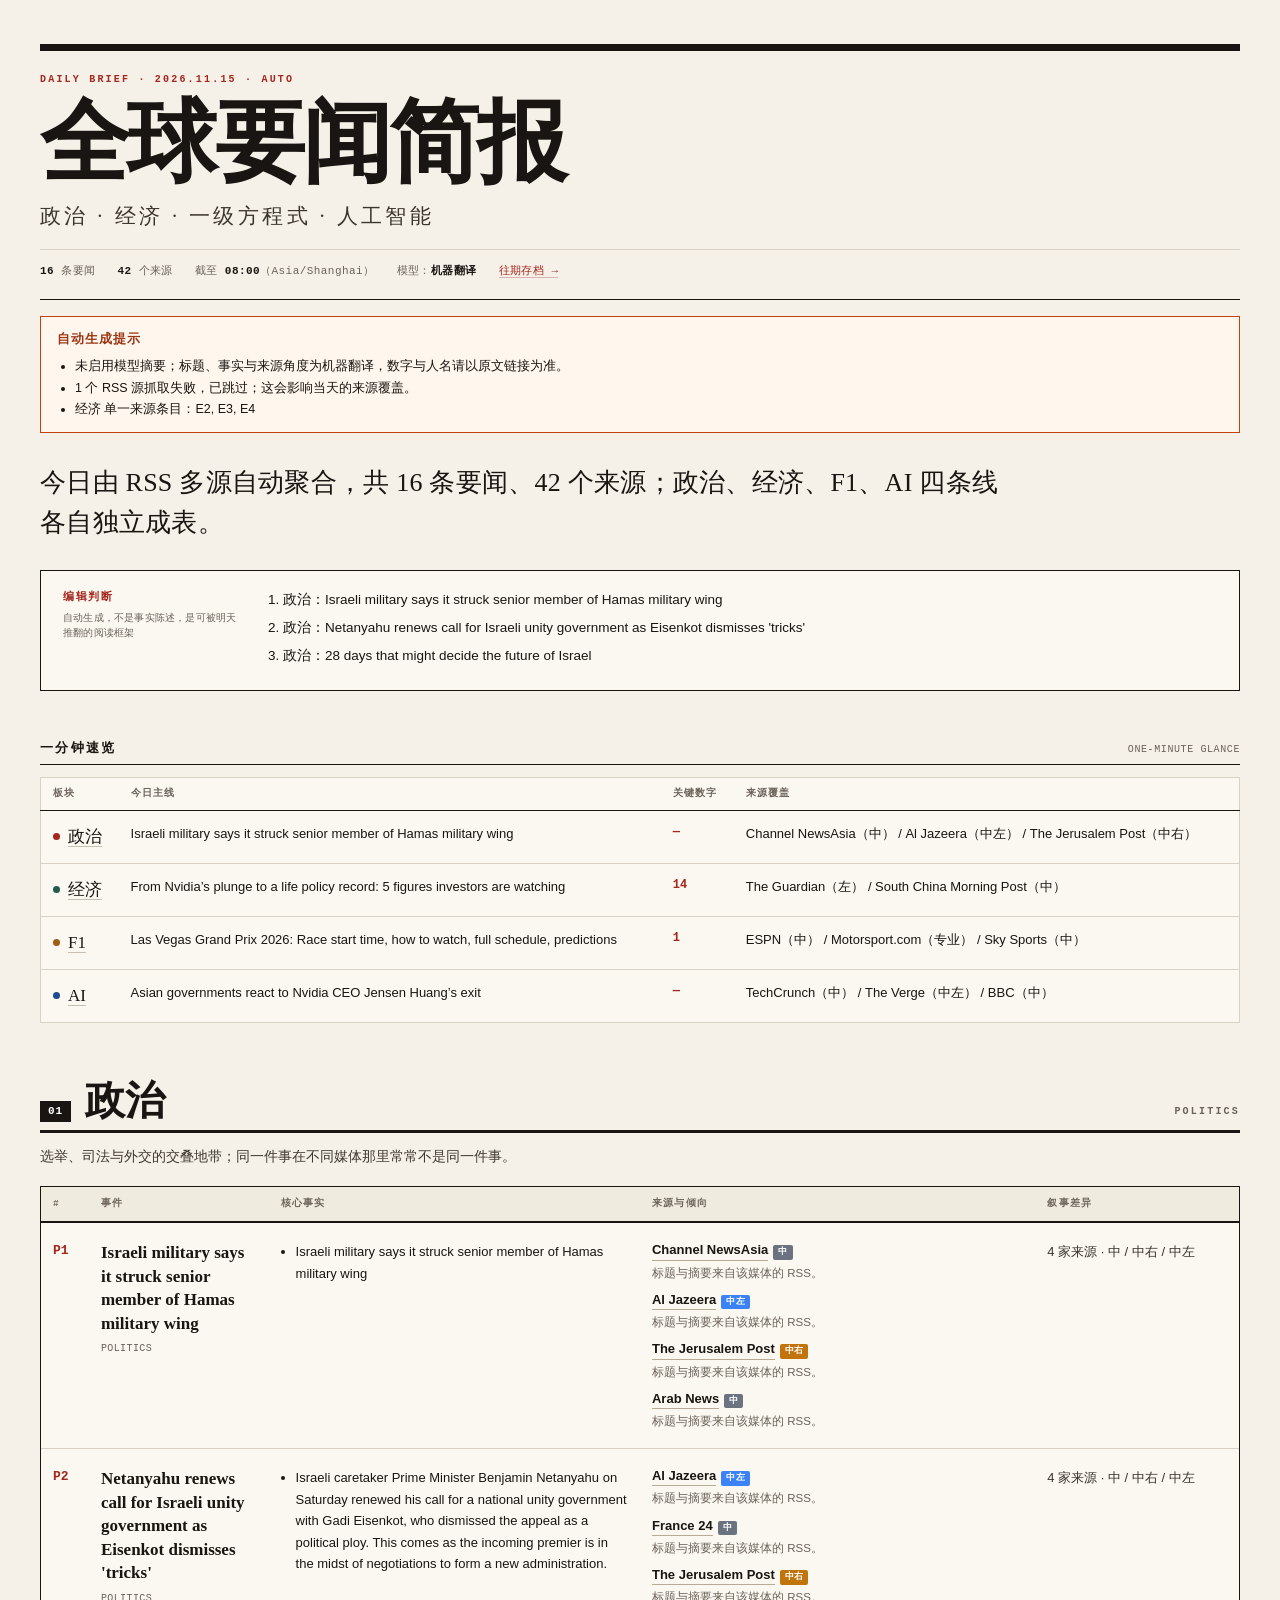
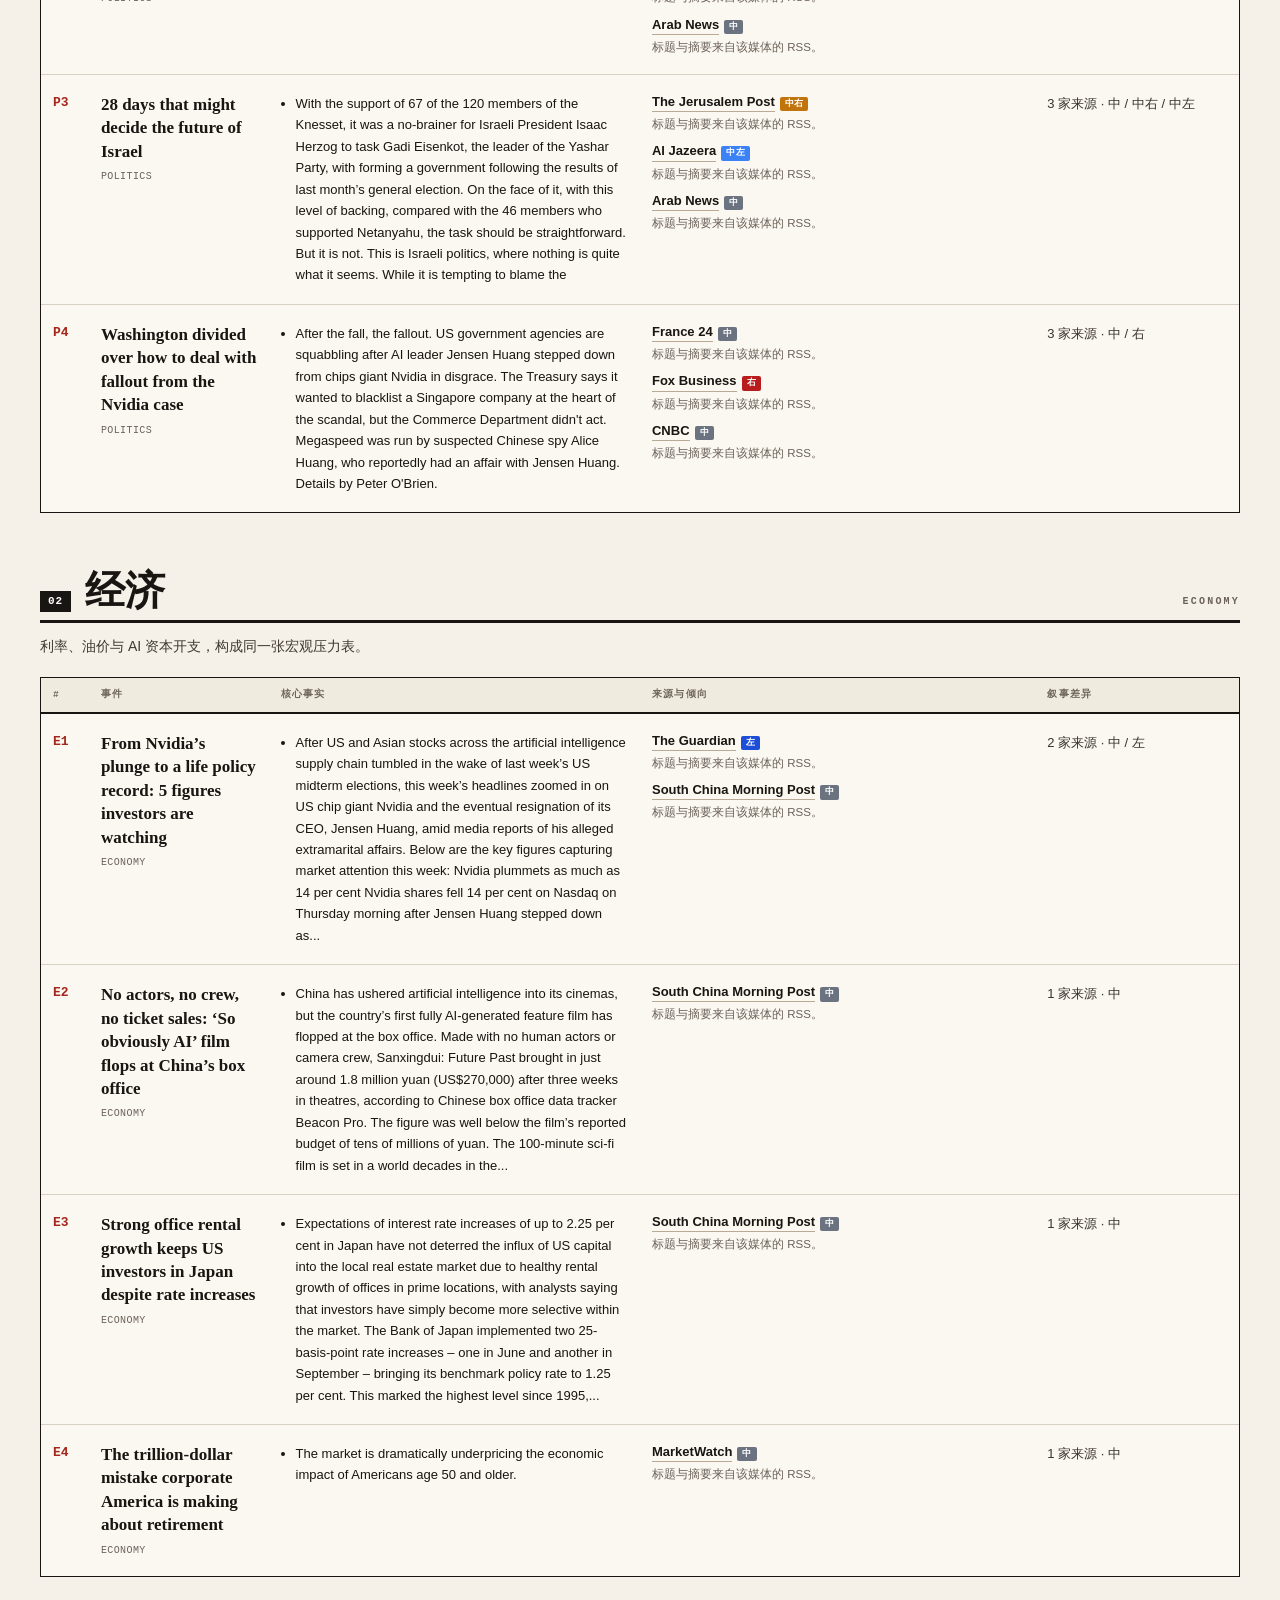
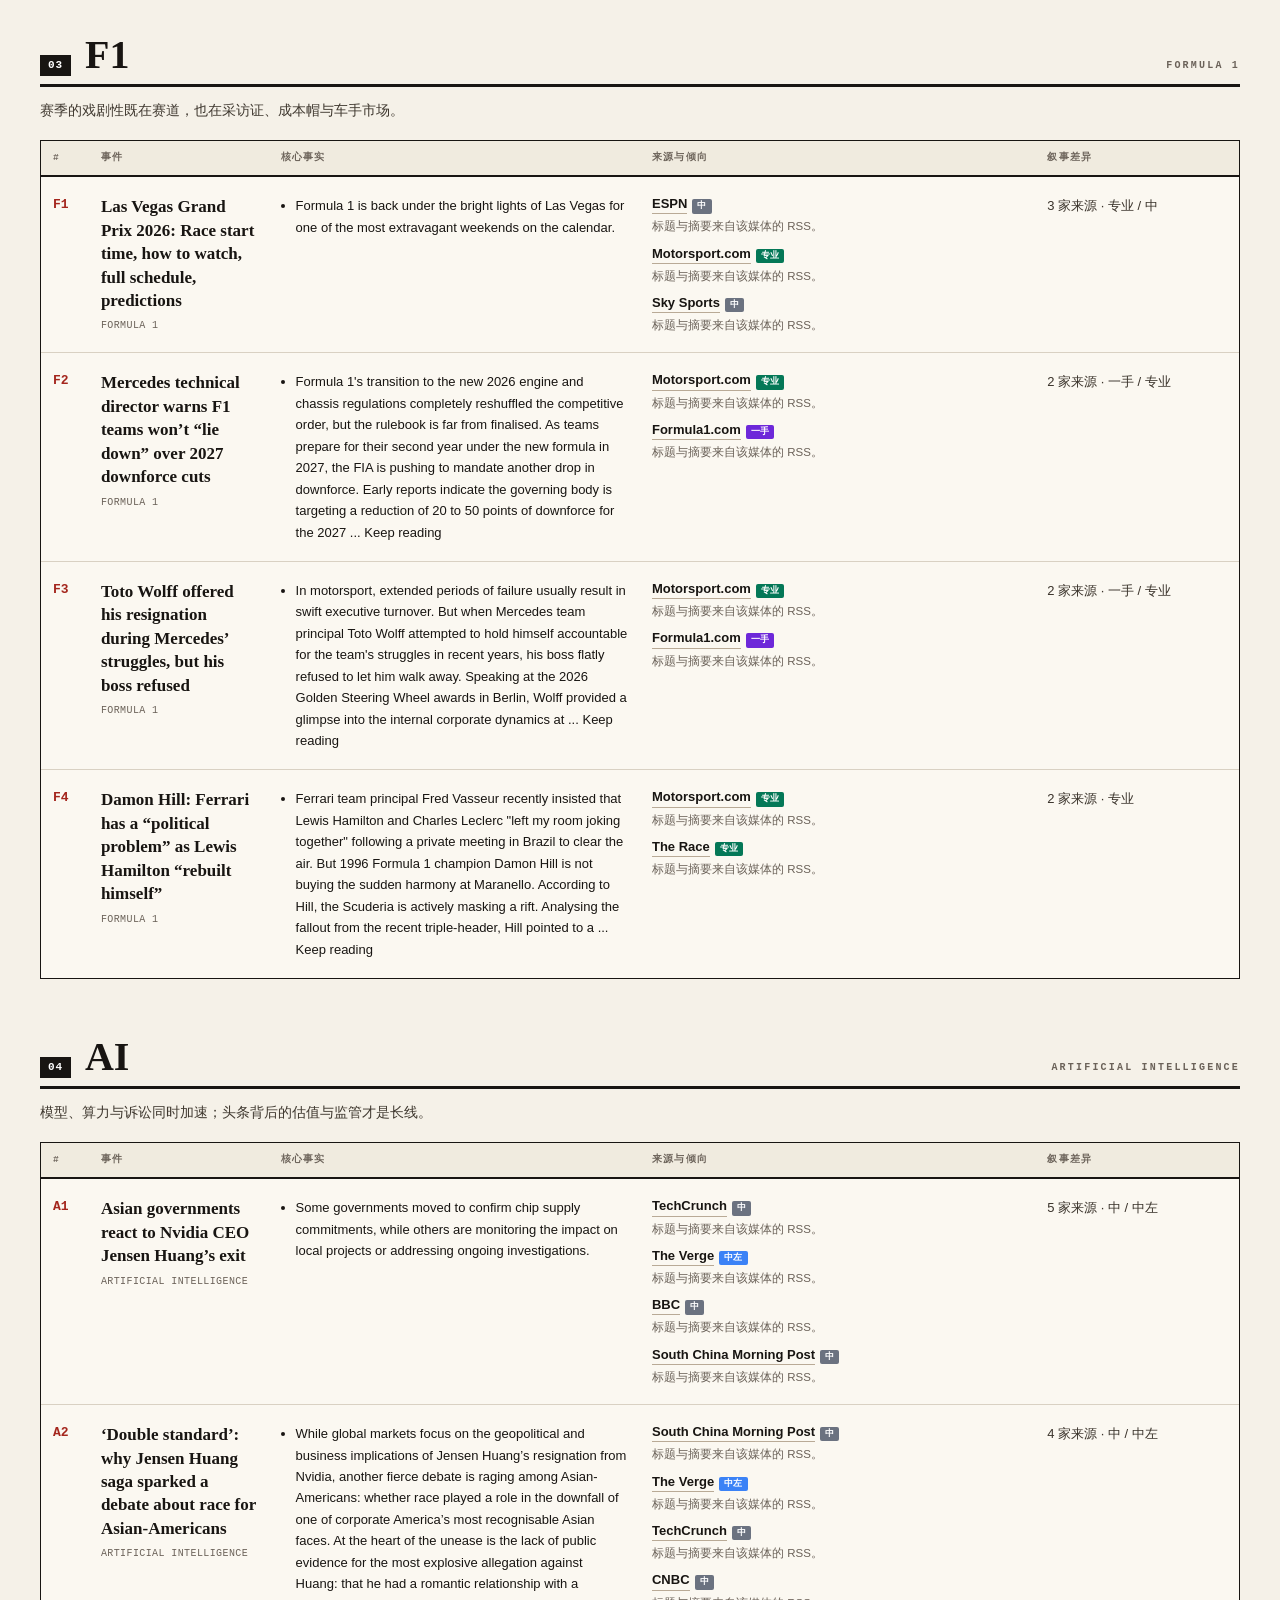
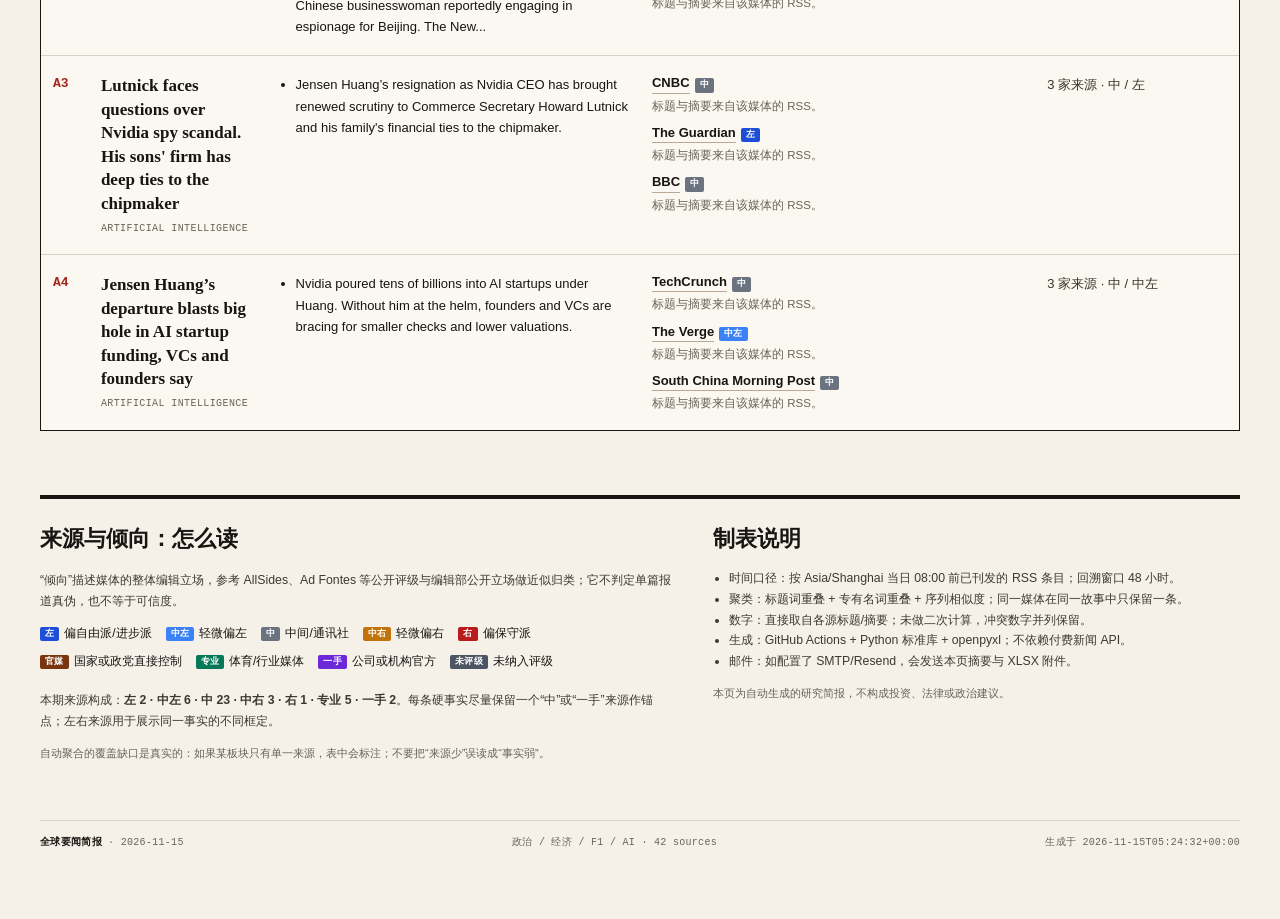
==== commit 7cd19575: "brief: 2026-11-15" ====
--- a/docs/2026-11-15.html
+++ b/docs/2026-11-15.html
@@ -84,19 +84,19 @@
   <span>截至 <b>08:00</b>（Asia/Shanghai）</span><span>模型：<b>机器翻译</b></span>
   <span><a href="archive.html">往期存档 →</a></span></div>
 </header>
-<div class="notice"><b>自动生成提示</b><ul><li>未启用模型摘要；标题、事实与来源角度为机器翻译，数字与人名请以原文链接为准。</li><li>2 个 RSS 源抓取失败，已跳过；这会影响当天的来源覆盖。</li><li>经济 单一来源条目：E2, E3, E4</li></ul></div>
+<div class="notice"><b>自动生成提示</b><ul><li>未启用模型摘要；标题、事实与来源角度为机器翻译，数字与人名请以原文链接为准。</li><li>1 个 RSS 源抓取失败，已跳过；这会影响当天的来源覆盖。</li><li>经济 单一来源条目：E2, E3, E4</li></ul></div>
 <p class="lede">今日由 RSS 多源自动聚合，共 16 条要闻、42 个来源；政治、经济、F1、AI 四条线各自独立成表。</p>
 <aside class="takeaways"><div class="tk-head">编辑判断<span>自动生成，不是事实陈述，是可被明天推翻的阅读框架</span></div>
-<ol><li>政治：“你能相信吗？”：SpaceX 在返回地球时捕获了其 Starship 火箭的一部分</li><li>政治：阿拉斯加高中橄榄球明星在体育课上突然倒地身亡</li><li>政治：以色列军方称袭击了哈马斯军事部门的高级成员</li></ol></aside>
+<ol><li>政治：Israeli military says it struck senior member of Hamas military wing</li><li>政治：Netanyahu renews call for Israeli unity government as Eisenkot dismisses &#x27;tricks&#x27;</li><li>政治：28 days that might decide the future of Israel</li></ol></aside>
 <h2 class="sec">一分钟速览 <small>ONE-MINUTE GLANCE</small></h2>
 <table class="glance-table"><thead><tr><th>板块</th><th>今日主线</th><th>关键数字</th><th>来源覆盖</th></tr></thead>
-<tbody><tr><td class="cat"><i style="background:#a4261d"></i><a href="#politics">政治</a></td><td>“你能相信吗？”：SpaceX 在返回地球时捕获了其 Starship 火箭的一部分</td><td class="num">—</td><td>Al Jazeera（中左） / BBC（中） / The Guardian（左）</td></tr><tr><td class="cat"><i style="background:#1f5c4d"></i><a href="#economy">经济</a></td><td>从英伟达股价暴跌到寿险保单创纪录：投资者正在关注的 5 位数字</td><td class="num">14%</td><td>The Guardian（左） / South China Morning Post（中）</td></tr><tr><td class="cat"><i style="background:#a15c12"></i><a href="#f1">F1</a></td><td>拉斯维加斯大奖赛：英国赛程以及如何在天空体育上观看</td><td class="num">—</td><td>Motorsport.com（专业） / Sky Sports（中）</td></tr><tr><td class="cat"><i style="background:#1e4b8f"></i><a href="#ai">AI</a></td><td>埃隆·马斯克 (Elon Musk) 和其他科技高管签署请愿书，呼吁 Nvidia 恢复黄仁勋 (Jensen Huang) 的职位</td><td class="num">115,000</td><td>TechCrunch（中） / The Jerusalem Post（中右） / CNBC（中）</td></tr></tbody></table>
-<section class="topic" id="politics"><div class="topic-head"><span class="num">01</span><h2>政治</h2><span class="en">POLITICS</span></div><p class="topic-blurb">选举、司法与外交的交叠地带；同一件事在不同媒体那里常常不是同一件事。</p><div class="table-wrap"><table class="stories"><thead><tr><th style="width:4%">#</th><th style="width:15%">事件</th><th style="width:31%">核心事实</th><th style="width:33%">来源与倾向</th><th style="width:17%">叙事差异</th></tr></thead><tbody><tr><td class="idx">P1</td><td><div class="story-title">“你能相信吗？”：SpaceX 在返回地球时捕获了其 Starship 火箭的一部分</div><div class="story-kicker">POLITICS</div></td><td class="facts"><ul><li>SpaceX 使用绰号为“筷子”的机械臂完成了历史性的捕捉。</li></ul></td><td class="sources"><div class="src"><a href="https://www.aljazeera.com/video/newsfeed/2026/11/15/aje-onl-nf_spacexs-starship-nails-a-smooth-return-141126?traffic_source=rss" target="_blank" rel="noopener">Al Jazeera</a><span class="badge b-cl">中左</span><span class="angle">标题与摘要来自该媒体的 RSS。</span></div><div class="src"><a href="https://www.bbc.co.uk/news/videos/cwlym2gy3y3eo?at_medium=RSS&amp;at_campaign=rss" target="_blank" rel="noopener">BBC</a><span class="badge b-c">中</span><span class="angle">标题与摘要来自该媒体的 RSS。</span></div><div class="src"><a href="https://www.theguardian.com/science/2026/nov/14/spacex-starship-double-catch" target="_blank" rel="noopener">The Guardian</a><span class="badge b-left">左</span><span class="angle">标题与摘要来自该媒体的 RSS。</span></div><div class="src"><a href="https://www.channelnewsasia.com/world/spacex-starship-returns-landing-pad-orbit-acing-test-reusable-rockets-6552211" target="_blank" rel="noopener">Channel NewsAsia</a><span class="badge b-c">中</span><span class="angle">标题与摘要来自该媒体的 RSS。</span></div></td><td class="frame">6 家来源 · 中 / 中左 / 左</td></tr><tr><td class="idx">P2</td><td><div class="story-title">阿拉斯加高中橄榄球明星在体育课上突然倒地身亡</div><div class="story-kicker">POLITICS</div></td><td class="facts"><ul><li>一名高中橄榄球明星上周在体育课上突然倒地后因心脏骤停死亡。</li></ul></td><td class="sources"><div class="src"><a href="https://nypost.com/2026/11/14/us-news/teen-football-star-dies-of-cardiac-arrest-after-suddenly-collapsing-at-gym-class/" target="_blank" rel="noopener">New York Post</a><span class="badge b-r">右</span><span class="angle">标题与摘要来自该媒体的 RSS。</span></div><div class="src"><a href="https://www.theguardian.com/us-news/2026/nov/14/alaska-governor-democrat-jonathan-kreiss-tomkins-wins" target="_blank" rel="noopener">The Guardian</a><span class="badge b-left">左</span><span class="angle">标题与摘要来自该媒体的 RSS。</span></div><div class="src"><a href="https://www.foxnews.com/politics/democrat-flips-alaska-governors-mansion-trump-backed-gop-infighting" target="_blank" rel="noopener">Fox News</a><span class="badge b-r">右</span><span class="angle">标题与摘要来自该媒体的 RSS。</span></div><div class="src"><a href="https://www.npr.org/2026/11/14/g-s1-151719/midterms-alaska-governor-kreiss-tomkins" target="_blank" rel="noopener">NPR</a><span class="badge b-cl">中左</span><span class="angle">标题与摘要来自该媒体的 RSS。</span></div></td><td class="frame">4 家来源 · 中左 / 右 / 左</td></tr><tr><td class="idx">P3</td><td><div class="story-title">以色列军方称袭击了哈马斯军事部门的高级成员</div><div class="story-kicker">POLITICS</div></td><td class="facts"><ul><li>以色列军方称袭击了哈马斯军事部门的高级成员</li></ul></td><td class="sources"><div class="src"><a href="https://www.channelnewsasia.com/world/israeli-military-says-it-struck-senior-member-hamas-military-wing-6552271" target="_blank" rel="noopener">Channel NewsAsia</a><span class="badge b-c">中</span><span class="angle">标题与摘要来自该媒体的 RSS。</span></div><div class="src"><a href="https://www.aljazeera.com/news/2026/11/15/israeli-air-strike-kills-senior-hamas-commander-in-gaza?traffic_source=rss" target="_blank" rel="noopener">Al Jazeera</a><span class="badge b-cl">中左</span><span class="angle">标题与摘要来自该媒体的 RSS。</span></div><div class="src"><a href="https://www.jpost.com/health-and-wellness/article-914672" target="_blank" rel="noopener">The Jerusalem Post</a><span class="badge b-cr">中右</span><span class="angle">标题与摘要来自该媒体的 RSS。</span></div></td><td class="frame">3 家来源 · 中 / 中右 / 中左</td></tr><tr><td class="idx">P4</td><td><div class="story-title">艾森科特否认“诡计”，内塔尼亚胡再次呼吁组建以色列联合政府</div><div class="story-kicker">POLITICS</div></td><td class="facts"><ul><li>以色列看守总理本杰明·内塔尼亚胡周六再次呼吁与加迪·艾森科特组建民族团结政府，但艾森科特驳斥了这一呼吁，称其为政治策略。此举正值即将上任的总理正在进行组建新政府的谈判。</li></ul></td><td class="sources"><div class="src"><a href="https://www.aljazeera.com/video/newsfeed/2026/11/15/netanyahu-sends-plea-to-eisenkot-for-unity-government?traffic_source=rss" target="_blank" rel="noopener">Al Jazeera</a><span class="badge b-cl">中左</span><span class="angle">标题与摘要来自该媒体的 RSS。</span></div><div class="src"><a href="https://www.france24.com/en/middle-east/20261114-netanyahu-renews-call-for-israeli-government-unity-as-eisenkot-dismisses-tricks" target="_blank" rel="noopener">France 24</a><span class="badge b-c">中</span><span class="angle">标题与摘要来自该媒体的 RSS。</span></div><div class="src"><a href="https://www.jpost.com/israel-election-2026/article-914868" target="_blank" rel="noopener">The Jerusalem Post</a><span class="badge b-cr">中右</span><span class="angle">标题与摘要来自该媒体的 RSS。</span></div></td><td class="frame">3 家来源 · 中 / 中右 / 中左</td></tr></tbody></table></div></section><section class="topic" id="economy"><div class="topic-head"><span class="num">02</span><h2>经济</h2><span class="en">ECONOMY</span></div><p class="topic-blurb">利率、油价与 AI 资本开支，构成同一张宏观压力表。</p><div class="table-wrap"><table class="stories"><thead><tr><th style="width:4%">#</th><th style="width:15%">事件</th><th style="width:31%">核心事实</th><th style="width:33%">来源与倾向</th><th style="width:17%">叙事差异</th></tr></thead><tbody><tr><td class="idx">E1</td><td><div class="story-title">从英伟达股价暴跌到寿险保单创纪录：投资者正在关注的 5 位数字</div><div class="story-kicker">ECONOMY</div></td><td class="facts"><ul><li>继上周美国中期选举后，整个人工智能供应链的美国和亚洲股市暴跌后，本周的头条新闻聚焦于美国芯片巨头英伟达及其首席执行官黄仁勋最终因媒体报道其婚外情而辞职。以下是本周吸引市场关注的关键数据： Nvidia 暴跌 14% 周四上午，在黄仁勋 (Jensen Huang) 辞职后，Nvidia 股价在纳斯达克下跌 14%。</li></ul></td><td class="sources"><div class="src"><a href="https://www.theguardian.com/news/video/2026/nov/13/why-the-nvidia-scandal-is-far-from-over-the-latest" target="_blank" rel="noopener">The Guardian</a><span class="badge b-left">左</span><span class="angle">标题与摘要来自该媒体的 RSS。</span></div><div class="src"><a href="https://www.scmp.com/business/banking-finance/article/3374294/nvidias-plunge-life-policy-record-5-figures-investors-are-watching" target="_blank" rel="noopener">South China Morning Post</a><span class="badge b-c">中</span><span class="angle">标题与摘要来自该媒体的 RSS。</span></div></td><td class="frame">2 家来源 · 中 / 左</td></tr><tr><td class="idx">E2</td><td><div class="story-title">尽管利率上涨，但强劲的写字楼租金增长仍让美国投资者留在日本</div><div class="story-kicker">ECONOMY</div></td><td class="facts"><ul><li>由于黄金地段写字楼租金的健康增长，日本加息高达2.25%的预期并没有阻止美国资本涌入当地房地产市场，分析师表示，投资者只是在市场上变得更加挑剔。日本央行两次加息 25 个基点——一次在 6 月，另一次在 9 月——将基准政策利率提高至 1.25%。这标志着自 1995 年以来的最高水平...</li></ul></td><td class="sources"><div class="src"><a href="https://www.scmp.com/property/international/article/3374432/strong-office-rental-growth-keeps-us-investors-japan-despite-rate-increases" target="_blank" rel="noopener">South China Morning Post</a><span class="badge b-c">中</span><span class="angle">标题与摘要来自该媒体的 RSS。</span></div></td><td class="frame">1 家来源 · 中</td></tr><tr><td class="idx">E3</td><td><div class="story-title">美国企业界在退休问题上犯下的价值数万亿美元的错误</div><div class="story-kicker">ECONOMY</div></td><td class="facts"><ul><li>市场大大低估了 50 岁及以上美国人的经济影响。</li></ul></td><td class="sources"><div class="src"><a href="WP-MKTW-0005339924" target="_blank" rel="noopener">MarketWatch</a><span class="badge b-c">中</span><span class="angle">标题与摘要来自该媒体的 RSS。</span></div></td><td class="frame">1 家来源 · 中</td></tr><tr><td class="idx">E4</td><td><div class="story-title">中国应分享其可再生能源专业知识</div><div class="story-kicker">ECONOMY</div></td><td class="facts"><ul><li>中国正在更新一项法律，该法律支撑了我们这个时代最引人注目的工业转型之一。经过二十年的可再生能源快速发展，中国正准备改写指导、支持和捍卫能源革命的规则。中国可再生能源法修订草案于11月6日向社会公开征求意见，征求意见截止时间为12月5日。20年前，刚刚加入世界贸易组织的中国，能源消费激增……</li></ul></td><td class="sources"><div class="src"><a href="https://www.scmp.com/opinion/china-opinion/article/3374104/china-should-share-its-renewable-energy-expertise" target="_blank" rel="noopener">South China Morning Post</a><span class="badge b-c">中</span><span class="angle">标题与摘要来自该媒体的 RSS。</span></div></td><td class="frame">1 家来源 · 中</td></tr></tbody></table></div></section><section class="topic" id="f1"><div class="topic-head"><span class="num">03</span><h2>F1</h2><span class="en">FORMULA 1</span></div><p class="topic-blurb">赛季的戏剧性既在赛道，也在采访证、成本帽与车手市场。</p><div class="table-wrap"><table class="stories"><thead><tr><th style="width:4%">#</th><th style="width:15%">事件</th><th style="width:31%">核心事实</th><th style="width:33%">来源与倾向</th><th style="width:17%">叙事差异</th></tr></thead><tbody><tr><td class="idx">F1</td><td><div class="story-title">拉斯维加斯大奖赛：英国赛程以及如何在天空体育上观看</div><div class="story-kicker">FORMULA 1</div></td><td class="facts"><ul><li>2026 年的两个冠军头衔已尘埃落定，一级方程式赛车 (F1) 正朝着拉斯维加斯的耀眼光芒进发，但前方的竞争格局比本赛季任何其他阶段都更加激烈。</li></ul></td><td class="sources"><div class="src"><a href="https://www.motorsport.com/f1/news/las-vegas-gp-reveals-neon-sign-inspired-trophy-design/10874361/?utm_source=RSS&amp;utm_medium=referral&amp;utm_campaign=RSS-F1&amp;utm_term=News&amp;utm_content=www" target="_blank" rel="noopener">Motorsport.com</a><span class="badge b-pro">专业</span><span class="angle">标题与摘要来自该媒体的 RSS。</span></div><div class="src"><a href="https://www.skysports.com/f1/news/12433/13611077/las-vegas-gp-2026-dates-schedule-weather-uk-start-time-and-how-to-watch-or-stream-f1-race-in-united-states-live-on-sky-sports" target="_blank" rel="noopener">Sky Sports</a><span class="badge b-c">中</span><span class="angle">标题与摘要来自该媒体的 RSS。</span></div></td><td class="frame">2 家来源 · 专业 / 中</td></tr><tr><td class="idx">F2</td><td><div class="story-title">梅赛德斯技术总监警告 F1 车队不会因 2027 年下压力削减而“放松”</div><div class="story-kicker">FORMULA 1</div></td><td class="facts"><ul><li>一级方程式赛车向 2026 年新发动机和底盘规则的过渡彻底重新洗牌了竞争秩序，但规则手册还远未最终确定。随着车队为 2027 年新公式的第二年做准备，国际汽联正在推动强制要求再次降低下压力。早期报告表明，管理机构的目标是在 2027 年将下压力减少 20 至 50 个点……继续阅读</li></ul></td><td class="sources"><div class="src"><a href="https://www.motorsport.com/f1/news/mercedes-tech-boss-warns-f1-teams-wont-lie-down-over-massive-2027-downforce-cuts/10874433/?utm_source=RSS&amp;utm_medium=referral&amp;utm_campaign=RSS-F1&amp;utm_term=News&amp;utm_content=www" target="_blank" rel="noopener">Motorsport.com</a><span class="badge b-pro">专业</span><span class="angle">标题与摘要来自该媒体的 RSS。</span></div><div class="src"><a href="https://www.formula1.com/en/latest/article/mercedes-incredible-success-through-formula-1-history.7yLliKc36ZI9pd7xzNYFwq" target="_blank" rel="noopener">Formula1.com</a><span class="badge b-primary">一手</span><span class="angle">标题与摘要来自该媒体的 RSS。</span></div></td><td class="frame">2 家来源 · 一手 / 专业</td></tr><tr><td class="idx">F3</td><td><div class="story-title">托托·沃尔夫在梅赛德斯陷入困境期间提出辞职，但他的老板拒绝了</div><div class="story-kicker">FORMULA 1</div></td><td class="facts"><ul><li>在赛车运动中，长期的失败通常会导致高管人员的迅速更替。但当梅赛德斯车队负责人托托·沃尔夫试图让自己对车队近年来的困境负责时，他的老板断然拒绝让他离开。沃尔夫在柏林举行的 2026 年金方向盘奖上发表讲话，介绍了公司内部动态……继续阅读</li></ul></td><td class="sources"><div class="src"><a href="https://www.motorsport.com/f1/news/toto-wolff-offered-his-resignation-during-mercedes-struggles-but-the-ceo-refused/10874282/?utm_source=RSS&amp;utm_medium=referral&amp;utm_campaign=RSS-F1&amp;utm_term=News&amp;utm_content=www" target="_blank" rel="noopener">Motorsport.com</a><span class="badge b-pro">专业</span><span class="angle">标题与摘要来自该媒体的 RSS。</span></div><div class="src"><a href="https://www.formula1.com/en/latest/article/toto-wolffs-journey-from-williams-to-nine-time-champion-with-mercedes.2l85DG3mfUyL5icscw0Gbn" target="_blank" rel="noopener">Formula1.com</a><span class="badge b-primary">一手</span><span class="angle">标题与摘要来自该媒体的 RSS。</span></div></td><td class="frame">2 家来源 · 一手 / 专业</td></tr><tr><td class="idx">F4</td><td><div class="story-title">达蒙·希尔：刘易斯·汉密尔顿“重建自己”，法拉利面临“政治问题”</div><div class="story-kicker">FORMULA 1</div></td><td class="facts"><ul><li>法拉利车队负责人弗雷德·瓦塞尔最近坚称刘易斯·汉密尔顿和查尔斯·勒克莱尔在巴西举行私人会议后“一起离开我的房间开玩笑”以消除误会。但 1996 年一级方程式冠军达蒙·希尔 (Damon Hill) 对马拉内罗突然出现的和谐局面并不买账。希尔表示，法拉利车队正在积极掩盖分歧。希尔在分析最近三连冠的影响时指出……继续阅读</li></ul></td><td class="sources"><div class="src"><a href="https://www.motorsport.com/f1/news/damon-hill-ferrari-has-a-political-problem-as-lewis-hamilton-rebuilt-himself-after-abu-dhabi-202/10874278/?utm_source=RSS&amp;utm_medium=referral&amp;utm_campaign=RSS-F1&amp;utm_term=News&amp;utm_content=www" target="_blank" rel="noopener">Motorsport.com</a><span class="badge b-pro">专业</span><span class="angle">标题与摘要来自该媒体的 RSS。</span></div><div class="src"><a href="https://www.the-race.com/formula-1/ferrari-leclerc-hamilton-f1-problem-far-from-solved/" target="_blank" rel="noopener">The Race</a><span class="badge b-pro">专业</span><span class="angle">标题与摘要来自该媒体的 RSS。</span></div></td><td class="frame">2 家来源 · 专业</td></tr></tbody></table></div></section><section class="topic" id="ai"><div class="topic-head"><span class="num">04</span><h2>AI</h2><span class="en">ARTIFICIAL INTELLIGENCE</span></div><p class="topic-blurb">模型、算力与诉讼同时加速；头条背后的估值与监管才是长线。</p><div class="table-wrap"><table class="stories"><thead><tr><th style="width:4%">#</th><th style="width:15%">事件</th><th style="width:31%">核心事实</th><th style="width:33%">来源与倾向</th><th style="width:17%">叙事差异</th></tr></thead><tbody><tr><td class="idx">A1</td><td><div class="story-title">埃隆·马斯克 (Elon Musk) 和其他科技高管签署请愿书，呼吁 Nvidia 恢复黄仁勋 (Jensen Huang) 的职位</div><div class="story-kicker">ARTIFICIAL INTELLIGENCE</div></td><td class="facts"><ul><li>截至周六下午，请愿书已吸引超过 115,000 个签名。</li></ul></td><td class="sources"><div class="src"><a href="https://techcrunch.com/2026/11/14/elon-musk-other-tech-execs-sign-petition-calling-on-nvidia-to-reinstate-jensen-huang/" target="_blank" rel="noopener">TechCrunch</a><span class="badge b-c">中</span><span class="angle">标题与摘要来自该媒体的 RSS。</span></div><div class="src"><a href="https://www.jpost.com/business-and-innovation/article-914867" target="_blank" rel="noopener">The Jerusalem Post</a><span class="badge b-cr">中右</span><span class="angle">标题与摘要来自该媒体的 RSS。</span></div><div class="src"><a href="https://www.cnbc.com/2026/11/14/nvidia-investors-jensen-huang-return-board-letter.html" target="_blank" rel="noopener">CNBC</a><span class="badge b-c">中</span><span class="angle">标题与摘要来自该媒体的 RSS。</span></div><div class="src"><a href="https://www.scmp.com/tech/big-tech/article/3374316/jensen-huangs-abrupt-exit-stuns-nvidias-china-staff-clouding-outlook-key-market" target="_blank" rel="noopener">South China Morning Post</a><span class="badge b-c">中</span><span class="angle">标题与摘要来自该媒体的 RSS。</span></div></td><td class="frame">4 家来源 · 中 / 中右</td></tr><tr><td class="idx">A2</td><td><div class="story-title">亚洲各国政府对英伟达首席执行官黄仁勋的退出做出反应</div><div class="story-kicker">ARTIFICIAL INTELLIGENCE</div></td><td class="facts"><ul><li>一些政府已采取行动确认芯片供应承诺，而另一些政府则正在监测对当地项目的影响或解决正在进行的调查。</li></ul></td><td class="sources"><div class="src"><a href="https://techcrunch.com/2026/11/14/asian-governments-react-to-nvidia-ceo-jensen-huangs-exit/" target="_blank" rel="noopener">TechCrunch</a><span class="badge b-c">中</span><span class="angle">标题与摘要来自该媒体的 RSS。</span></div><div class="src"><a href="https://www.theverge.com/tech/1033781/nvidia-jensen-huang-last-visionary-showman-founder-ceo" target="_blank" rel="noopener">The Verge</a><span class="badge b-cl">中左</span><span class="angle">标题与摘要来自该媒体的 RSS。</span></div><div class="src"><a href="https://www.bbc.co.uk/news/articles/ck1exevgql4qo?at_medium=RSS&amp;at_campaign=rss" target="_blank" rel="noopener">BBC</a><span class="badge b-c">中</span><span class="angle">标题与摘要来自该媒体的 RSS。</span></div><div class="src"><a href="https://www.scmp.com/tech/big-tech/article/3374357/jensen-huangs-exit-tests-nvidias-supply-chain-clout-ability-bankroll-ai-buildout" target="_blank" rel="noopener">South China Morning Post</a><span class="badge b-c">中</span><span class="angle">标题与摘要来自该媒体的 RSS。</span></div></td><td class="frame">5 家来源 · 中 / 中左</td></tr><tr><td class="idx">A3</td><td><div class="story-title">“双重标准”：黄仁勋事件为何引发有关亚裔美国人种族的争论</div><div class="story-kicker">ARTIFICIAL INTELLIGENCE</div></td><td class="facts"><ul><li>尽管全球市场关注黄仁勋从英伟达辞职所带来的地缘政治和商业影响，但亚裔美国人中却掀起了另一场激烈的争论：种族是否是美国企业界最知名的亚洲面孔之一的垮台的原因之一。令人不安的核心是缺乏公开证据来证明针对黄的最具爆炸性的指控：他与一名据报道为北京从事间谍活动的中国女商人有过恋爱关系。新...</li></ul></td><td class="sources"><div class="src"><a href="https://www.scmp.com/tech/big-tech/article/3374435/double-standard-why-jensen-huang-saga-sparking-debate-about-race" target="_blank" rel="noopener">South China Morning Post</a><span class="badge b-c">中</span><span class="angle">标题与摘要来自该媒体的 RSS。</span></div><div class="src"><a href="https://www.theverge.com/podcast/1032866/jensen-huang-nvidia-china-trump-vergecast" target="_blank" rel="noopener">The Verge</a><span class="badge b-cl">中左</span><span class="angle">标题与摘要来自该媒体的 RSS。</span></div><div class="src"><a href="https://techcrunch.com/2026/11/13/nvidia-ceo-jensen-huangs-affair-with-alleged-chinese-spy-a-timeline/" target="_blank" rel="noopener">TechCrunch</a><span class="badge b-c">中</span><span class="angle">标题与摘要来自该媒体的 RSS。</span></div><div class="src"><a href="https://www.cnbc.com/2026/11/13/jensen-huang-scandal-casts-doubt-on-nvidias-ai-dominance-how-we-got-here.html" target="_blank" rel="noopener">CNBC</a><span class="badge b-c">中</span><span class="angle">标题与摘要来自该媒体的 RSS。</span></div></td><td class="frame">4 家来源 · 中 / 中左</td></tr><tr><td class="idx">A4</td><td><div class="story-title">卢特尼克因英伟达间谍丑闻而面临质疑。他儿子的公司与这家芯片制造商有着深厚的联系</div><div class="story-kicker">ARTIFICIAL INTELLIGENCE</div></td><td class="facts"><ul><li>黄仁勋辞去英伟达首席执行官职务，让商务部长霍华德·卢特尼克及其家族与这家芯片制造商的财务关系重新受到审视。</li></ul></td><td class="sources"><div class="src"><a href="https://www.cnbc.com/2026/11/13/howard-lutnick-nvidia-jensen-huang-china-cantor-fitzgerald.html" target="_blank" rel="noopener">CNBC</a><span class="badge b-c">中</span><span class="angle">标题与摘要来自该媒体的 RSS。</span></div><div class="src"><a href="https://www.theguardian.com/technology/2026/nov/13/nvidia-scandal-sparks-us-national-security-concerns-china" target="_blank" rel="noopener">The Guardian</a><span class="badge b-left">左</span><span class="angle">标题与摘要来自该媒体的 RSS。</span></div><div class="src"><a href="https://www.bbc.co.uk/news/articles/cqvg2d1eg7zro?at_medium=RSS&amp;at_campaign=rss" target="_blank" rel="noopener">BBC</a><span class="badge b-c">中</span><span class="angle">标题与摘要来自该媒体的 RSS。</span></div></td><td class="frame">3 家来源 · 中 / 左</td></tr></tbody></table></div></section>
+<tbody><tr><td class="cat"><i style="background:#a4261d"></i><a href="#politics">政治</a></td><td>Israeli military says it struck senior member of Hamas military wing</td><td class="num">—</td><td>Channel NewsAsia（中） / Al Jazeera（中左） / The Jerusalem Post（中右）</td></tr><tr><td class="cat"><i style="background:#1f5c4d"></i><a href="#economy">经济</a></td><td>From Nvidia’s plunge to a life policy record: 5 figures investors are watching</td><td class="num">14</td><td>The Guardian（左） / South China Morning Post（中）</td></tr><tr><td class="cat"><i style="background:#a15c12"></i><a href="#f1">F1</a></td><td>Las Vegas Grand Prix 2026: Race start time, how to watch, full schedule, predictions</td><td class="num">1</td><td>ESPN（中） / Motorsport.com（专业） / Sky Sports（中）</td></tr><tr><td class="cat"><i style="background:#1e4b8f"></i><a href="#ai">AI</a></td><td>Asian governments react to Nvidia CEO Jensen Huang’s exit</td><td class="num">—</td><td>TechCrunch（中） / The Verge（中左） / BBC（中）</td></tr></tbody></table>
+<section class="topic" id="politics"><div class="topic-head"><span class="num">01</span><h2>政治</h2><span class="en">POLITICS</span></div><p class="topic-blurb">选举、司法与外交的交叠地带；同一件事在不同媒体那里常常不是同一件事。</p><div class="table-wrap"><table class="stories"><thead><tr><th style="width:4%">#</th><th style="width:15%">事件</th><th style="width:31%">核心事实</th><th style="width:33%">来源与倾向</th><th style="width:17%">叙事差异</th></tr></thead><tbody><tr><td class="idx">P1</td><td><div class="story-title">Israeli military says it struck senior member of Hamas military wing</div><div class="story-kicker">POLITICS</div></td><td class="facts"><ul><li>Israeli military says it struck senior member of Hamas military wing</li></ul></td><td class="sources"><div class="src"><a href="https://www.channelnewsasia.com/world/israeli-military-says-it-struck-senior-member-hamas-military-wing-6552271" target="_blank" rel="noopener">Channel NewsAsia</a><span class="badge b-c">中</span><span class="angle">标题与摘要来自该媒体的 RSS。</span></div><div class="src"><a href="https://www.aljazeera.com/news/2026/11/15/israeli-air-strike-kills-senior-hamas-commander-in-gaza?traffic_source=rss" target="_blank" rel="noopener">Al Jazeera</a><span class="badge b-cl">中左</span><span class="angle">标题与摘要来自该媒体的 RSS。</span></div><div class="src"><a href="https://www.jpost.com/health-and-wellness/article-914672" target="_blank" rel="noopener">The Jerusalem Post</a><span class="badge b-cr">中右</span><span class="angle">标题与摘要来自该媒体的 RSS。</span></div><div class="src"><a href="https://www.arabnews.com/middle-east/israeli-military-says-it-struck-senior-armed-hamas-commander-3011955" target="_blank" rel="noopener">Arab News</a><span class="badge b-c">中</span><span class="angle">标题与摘要来自该媒体的 RSS。</span></div></td><td class="frame">4 家来源 · 中 / 中右 / 中左</td></tr><tr><td class="idx">P2</td><td><div class="story-title">Netanyahu renews call for Israeli unity government as Eisenkot dismisses &#x27;tricks&#x27;</div><div class="story-kicker">POLITICS</div></td><td class="facts"><ul><li>Israeli caretaker Prime Minister Benjamin Netanyahu on Saturday renewed his call for a national unity government with Gadi Eisenkot, who dismissed the appeal as a political ploy. This comes as the incoming premier is in the midst of negotiations to form a new administration.</li></ul></td><td class="sources"><div class="src"><a href="https://www.aljazeera.com/video/newsfeed/2026/11/15/netanyahu-sends-plea-to-eisenkot-for-unity-government?traffic_source=rss" target="_blank" rel="noopener">Al Jazeera</a><span class="badge b-cl">中左</span><span class="angle">标题与摘要来自该媒体的 RSS。</span></div><div class="src"><a href="https://www.france24.com/en/middle-east/20261114-netanyahu-renews-call-for-israeli-government-unity-as-eisenkot-dismisses-tricks" target="_blank" rel="noopener">France 24</a><span class="badge b-c">中</span><span class="angle">标题与摘要来自该媒体的 RSS。</span></div><div class="src"><a href="https://www.jpost.com/israel-election-2026/article-914868" target="_blank" rel="noopener">The Jerusalem Post</a><span class="badge b-cr">中右</span><span class="angle">标题与摘要来自该媒体的 RSS。</span></div><div class="src"><a href="https://www.arabnews.com/middle-east/netanyahu-calls-for-israeli-unity-government-eisenkot-dismisses-tricks-3011919" target="_blank" rel="noopener">Arab News</a><span class="badge b-c">中</span><span class="angle">标题与摘要来自该媒体的 RSS。</span></div></td><td class="frame">4 家来源 · 中 / 中右 / 中左</td></tr><tr><td class="idx">P3</td><td><div class="story-title">28 days that might decide the future of Israel</div><div class="story-kicker">POLITICS</div></td><td class="facts"><ul><li>With the support of 67 of the 120 members of the Knesset, it was a no-brainer for Israeli President Isaac Herzog to task Gadi Eisenkot, the leader of the Yashar Party, with forming a government following the results of last month’s general election. On the face of it, with this level of backing, compared with the 46 members who supported Netanyahu, the task should be straightforward. But it is not. This is Israeli politics, where nothing is quite what it seems. While it is tempting to blame the</li></ul></td><td class="sources"><div class="src"><a href="https://www.jpost.com/opinion/article-914423" target="_blank" rel="noopener">The Jerusalem Post</a><span class="badge b-cr">中右</span><span class="angle">标题与摘要来自该媒体的 RSS。</span></div><div class="src"><a href="https://www.aljazeera.com/news/2026/11/14/netanyahu-says-only-a-unity-government-can-guarantee-israels-security?traffic_source=rss" target="_blank" rel="noopener">Al Jazeera</a><span class="badge b-cl">中左</span><span class="angle">标题与摘要来自该媒体的 RSS。</span></div><div class="src"><a href="https://www.arabnews.com/opinion/28-days-that-might-decide-the-future-of-israel-3011594" target="_blank" rel="noopener">Arab News</a><span class="badge b-c">中</span><span class="angle">标题与摘要来自该媒体的 RSS。</span></div></td><td class="frame">3 家来源 · 中 / 中右 / 中左</td></tr><tr><td class="idx">P4</td><td><div class="story-title">Washington divided over how to deal with fallout from the Nvidia case</div><div class="story-kicker">POLITICS</div></td><td class="facts"><ul><li>After the fall, the fallout. US government agencies are squabbling after AI leader Jensen Huang stepped down from chips giant Nvidia in disgrace. The Treasury says it wanted to blacklist a Singapore company at the heart of the scandal, but the Commerce Department didn&#x27;t act. Megaspeed was run by suspected Chinese spy Alice Huang, who reportedly had an affair with Jensen Huang. Details by Peter O&#x27;Brien.</li></ul></td><td class="sources"><div class="src"><a href="https://www.france24.com/en/washington-divided-over-how-to-deal-with-fallout-from-the-nvidia-case" target="_blank" rel="noopener">France 24</a><span class="badge b-c">中</span><span class="angle">标题与摘要来自该媒体的 RSS。</span></div><div class="src"><a href="https://www.foxbusiness.com/markets/nvidia-stock-slide-wipes-out-billions-value-jensen-huang-days" target="_blank" rel="noopener">Fox Business</a><span class="badge b-r">右</span><span class="angle">标题与摘要来自该媒体的 RSS。</span></div><div class="src"><a href="https://www.cnbc.com/2026/11/13/nvidia-jensen-huang-washington-congress.html" target="_blank" rel="noopener">CNBC</a><span class="badge b-c">中</span><span class="angle">标题与摘要来自该媒体的 RSS。</span></div></td><td class="frame">3 家来源 · 中 / 右</td></tr></tbody></table></div></section><section class="topic" id="economy"><div class="topic-head"><span class="num">02</span><h2>经济</h2><span class="en">ECONOMY</span></div><p class="topic-blurb">利率、油价与 AI 资本开支，构成同一张宏观压力表。</p><div class="table-wrap"><table class="stories"><thead><tr><th style="width:4%">#</th><th style="width:15%">事件</th><th style="width:31%">核心事实</th><th style="width:33%">来源与倾向</th><th style="width:17%">叙事差异</th></tr></thead><tbody><tr><td class="idx">E1</td><td><div class="story-title">From Nvidia’s plunge to a life policy record: 5 figures investors are watching</div><div class="story-kicker">ECONOMY</div></td><td class="facts"><ul><li>After US and Asian stocks across the artificial intelligence supply chain tumbled in the wake of last week’s US midterm elections, this week’s headlines zoomed in on US chip giant Nvidia and the eventual resignation of its CEO, Jensen Huang, amid media reports of his alleged extramarital affairs. Below are the key figures capturing market attention this week: Nvidia plummets as much as 14 per cent Nvidia shares fell 14 per cent on Nasdaq on Thursday morning after Jensen Huang stepped down as...</li></ul></td><td class="sources"><div class="src"><a href="https://www.theguardian.com/news/video/2026/nov/13/why-the-nvidia-scandal-is-far-from-over-the-latest" target="_blank" rel="noopener">The Guardian</a><span class="badge b-left">左</span><span class="angle">标题与摘要来自该媒体的 RSS。</span></div><div class="src"><a href="https://www.scmp.com/business/banking-finance/article/3374294/nvidias-plunge-life-policy-record-5-figures-investors-are-watching" target="_blank" rel="noopener">South China Morning Post</a><span class="badge b-c">中</span><span class="angle">标题与摘要来自该媒体的 RSS。</span></div></td><td class="frame">2 家来源 · 中 / 左</td></tr><tr><td class="idx">E2</td><td><div class="story-title">No actors, no crew, no ticket sales: ‘So obviously AI’ film flops at China’s box office</div><div class="story-kicker">ECONOMY</div></td><td class="facts"><ul><li>China has ushered artificial intelligence into its cinemas, but the country’s first fully AI-generated feature film has flopped at the box office. Made with no human actors or camera crew, Sanxingdui: Future Past brought in just around 1.8 million yuan (US$270,000) after three weeks in theatres, according to Chinese box office data tracker Beacon Pro. The figure was well below the film’s reported budget of tens of millions of yuan. The 100-minute sci-fi film is set in a world decades in the...</li></ul></td><td class="sources"><div class="src"><a href="https://www.scmp.com/economy/china-economy/article/3374358/no-actors-no-crew-no-ticket-sales-so-obviously-ai-film-flops-chinas-box-office" target="_blank" rel="noopener">South China Morning Post</a><span class="badge b-c">中</span><span class="angle">标题与摘要来自该媒体的 RSS。</span></div></td><td class="frame">1 家来源 · 中</td></tr><tr><td class="idx">E3</td><td><div class="story-title">Strong office rental growth keeps US investors in Japan despite rate increases</div><div class="story-kicker">ECONOMY</div></td><td class="facts"><ul><li>Expectations of interest rate increases of up to 2.25 per cent in Japan have not deterred the influx of US capital into the local real estate market due to healthy rental growth of offices in prime locations, with analysts saying that investors have simply become more selective within the market. The Bank of Japan implemented two 25-basis-point rate increases – one in June and another in September – bringing its benchmark policy rate to 1.25 per cent. This marked the highest level since 1995,...</li></ul></td><td class="sources"><div class="src"><a href="https://www.scmp.com/property/international/article/3374432/strong-office-rental-growth-keeps-us-investors-japan-despite-rate-increases" target="_blank" rel="noopener">South China Morning Post</a><span class="badge b-c">中</span><span class="angle">标题与摘要来自该媒体的 RSS。</span></div></td><td class="frame">1 家来源 · 中</td></tr><tr><td class="idx">E4</td><td><div class="story-title">The trillion-dollar mistake corporate America is making about retirement</div><div class="story-kicker">ECONOMY</div></td><td class="facts"><ul><li>The market is dramatically underpricing the economic impact of Americans age 50 and older.</li></ul></td><td class="sources"><div class="src"><a href="WP-MKTW-0005339924" target="_blank" rel="noopener">MarketWatch</a><span class="badge b-c">中</span><span class="angle">标题与摘要来自该媒体的 RSS。</span></div></td><td class="frame">1 家来源 · 中</td></tr></tbody></table></div></section><section class="topic" id="f1"><div class="topic-head"><span class="num">03</span><h2>F1</h2><span class="en">FORMULA 1</span></div><p class="topic-blurb">赛季的戏剧性既在赛道，也在采访证、成本帽与车手市场。</p><div class="table-wrap"><table class="stories"><thead><tr><th style="width:4%">#</th><th style="width:15%">事件</th><th style="width:31%">核心事实</th><th style="width:33%">来源与倾向</th><th style="width:17%">叙事差异</th></tr></thead><tbody><tr><td class="idx">F1</td><td><div class="story-title">Las Vegas Grand Prix 2026: Race start time, how to watch, full schedule, predictions</div><div class="story-kicker">FORMULA 1</div></td><td class="facts"><ul><li>Formula 1 is back under the bright lights of Las Vegas for one of the most extravagant weekends on the calendar.</li></ul></td><td class="sources"><div class="src"><a href="https://www.espn.com/f1/story/_/id/50389130/las-vegas-grand-prix-2026-race-f1-start-s-how-watch-schedule-tv-channel-live-stream-predictions" target="_blank" rel="noopener">ESPN</a><span class="badge b-c">中</span><span class="angle">标题与摘要来自该媒体的 RSS。</span></div><div class="src"><a href="https://www.motorsport.com/f1/news/mercedes-and-audi-unveil-adidas-collections-for-f1-las-vegas-grand-prix/10874493/?utm_source=RSS&amp;utm_medium=referral&amp;utm_campaign=RSS-F1&amp;utm_term=News&amp;utm_content=www" target="_blank" rel="noopener">Motorsport.com</a><span class="badge b-pro">专业</span><span class="angle">标题与摘要来自该媒体的 RSS。</span></div><div class="src"><a href="https://www.skysports.com/f1/news/12433/13611077/las-vegas-gp-2026-dates-schedule-weather-uk-start-time-and-how-to-watch-or-stream-f1-race-in-united-states-live-on-sky-sports" target="_blank" rel="noopener">Sky Sports</a><span class="badge b-c">中</span><span class="angle">标题与摘要来自该媒体的 RSS。</span></div></td><td class="frame">3 家来源 · 专业 / 中</td></tr><tr><td class="idx">F2</td><td><div class="story-title">Mercedes technical director warns F1 teams won’t “lie down” over 2027 downforce cuts</div><div class="story-kicker">FORMULA 1</div></td><td class="facts"><ul><li>Formula 1&#x27;s transition to the new 2026 engine and chassis regulations completely reshuffled the competitive order, but the rulebook is far from finalised. As teams prepare for their second year under the new formula in 2027, the FIA is pushing to mandate another drop in downforce. Early reports indicate the governing body is targeting a reduction of 20 to 50 points of downforce for the 2027 ... Keep reading</li></ul></td><td class="sources"><div class="src"><a href="https://www.motorsport.com/f1/news/mercedes-tech-boss-warns-f1-teams-wont-lie-down-over-massive-2027-downforce-cuts/10874433/?utm_source=RSS&amp;utm_medium=referral&amp;utm_campaign=RSS-F1&amp;utm_term=News&amp;utm_content=www" target="_blank" rel="noopener">Motorsport.com</a><span class="badge b-pro">专业</span><span class="angle">标题与摘要来自该媒体的 RSS。</span></div><div class="src"><a href="https://www.formula1.com/en/latest/article/mercedes-incredible-success-through-formula-1-history.7yLliKc36ZI9pd7xzNYFwq" target="_blank" rel="noopener">Formula1.com</a><span class="badge b-primary">一手</span><span class="angle">标题与摘要来自该媒体的 RSS。</span></div></td><td class="frame">2 家来源 · 一手 / 专业</td></tr><tr><td class="idx">F3</td><td><div class="story-title">Toto Wolff offered his resignation during Mercedes’ struggles, but his boss refused</div><div class="story-kicker">FORMULA 1</div></td><td class="facts"><ul><li>In motorsport, extended periods of failure usually result in swift executive turnover. But when Mercedes team principal Toto Wolff attempted to hold himself accountable for the team&#x27;s struggles in recent years, his boss flatly refused to let him walk away. Speaking at the 2026 Golden Steering Wheel awards in Berlin, Wolff provided a glimpse into the internal corporate dynamics at ... Keep reading</li></ul></td><td class="sources"><div class="src"><a href="https://www.motorsport.com/f1/news/toto-wolff-offered-his-resignation-during-mercedes-struggles-but-the-ceo-refused/10874282/?utm_source=RSS&amp;utm_medium=referral&amp;utm_campaign=RSS-F1&amp;utm_term=News&amp;utm_content=www" target="_blank" rel="noopener">Motorsport.com</a><span class="badge b-pro">专业</span><span class="angle">标题与摘要来自该媒体的 RSS。</span></div><div class="src"><a href="https://www.formula1.com/en/latest/article/toto-wolffs-journey-from-williams-to-nine-time-champion-with-mercedes.2l85DG3mfUyL5icscw0Gbn" target="_blank" rel="noopener">Formula1.com</a><span class="badge b-primary">一手</span><span class="angle">标题与摘要来自该媒体的 RSS。</span></div></td><td class="frame">2 家来源 · 一手 / 专业</td></tr><tr><td class="idx">F4</td><td><div class="story-title">Damon Hill: Ferrari has a “political problem” as Lewis Hamilton “rebuilt himself”</div><div class="story-kicker">FORMULA 1</div></td><td class="facts"><ul><li>Ferrari team principal Fred Vasseur recently insisted that Lewis Hamilton and Charles Leclerc &quot;left my room joking together&quot; following a private meeting in Brazil to clear the air. But 1996 Formula 1 champion Damon Hill is not buying the sudden harmony at Maranello. According to Hill, the Scuderia is actively masking a rift. Analysing the fallout from the recent triple-header, Hill pointed to a ... Keep reading</li></ul></td><td class="sources"><div class="src"><a href="https://www.motorsport.com/f1/news/damon-hill-ferrari-has-a-political-problem-as-lewis-hamilton-rebuilt-himself-after-abu-dhabi-202/10874278/?utm_source=RSS&amp;utm_medium=referral&amp;utm_campaign=RSS-F1&amp;utm_term=News&amp;utm_content=www" target="_blank" rel="noopener">Motorsport.com</a><span class="badge b-pro">专业</span><span class="angle">标题与摘要来自该媒体的 RSS。</span></div><div class="src"><a href="https://www.the-race.com/formula-1/ferrari-leclerc-hamilton-f1-problem-far-from-solved/" target="_blank" rel="noopener">The Race</a><span class="badge b-pro">专业</span><span class="angle">标题与摘要来自该媒体的 RSS。</span></div></td><td class="frame">2 家来源 · 专业</td></tr></tbody></table></div></section><section class="topic" id="ai"><div class="topic-head"><span class="num">04</span><h2>AI</h2><span class="en">ARTIFICIAL INTELLIGENCE</span></div><p class="topic-blurb">模型、算力与诉讼同时加速；头条背后的估值与监管才是长线。</p><div class="table-wrap"><table class="stories"><thead><tr><th style="width:4%">#</th><th style="width:15%">事件</th><th style="width:31%">核心事实</th><th style="width:33%">来源与倾向</th><th style="width:17%">叙事差异</th></tr></thead><tbody><tr><td class="idx">A1</td><td><div class="story-title">Asian governments react to Nvidia CEO Jensen Huang’s exit</div><div class="story-kicker">ARTIFICIAL INTELLIGENCE</div></td><td class="facts"><ul><li>Some governments moved to confirm chip supply commitments, while others are monitoring the impact on local projects or addressing ongoing investigations.</li></ul></td><td class="sources"><div class="src"><a href="https://techcrunch.com/2026/11/14/asian-governments-react-to-nvidia-ceo-jensen-huangs-exit/" target="_blank" rel="noopener">TechCrunch</a><span class="badge b-c">中</span><span class="angle">标题与摘要来自该媒体的 RSS。</span></div><div class="src"><a href="https://www.theverge.com/tech/1033781/nvidia-jensen-huang-last-visionary-showman-founder-ceo" target="_blank" rel="noopener">The Verge</a><span class="badge b-cl">中左</span><span class="angle">标题与摘要来自该媒体的 RSS。</span></div><div class="src"><a href="https://www.bbc.co.uk/news/articles/ck1exevgql4qo?at_medium=RSS&amp;at_campaign=rss" target="_blank" rel="noopener">BBC</a><span class="badge b-c">中</span><span class="angle">标题与摘要来自该媒体的 RSS。</span></div><div class="src"><a href="https://www.scmp.com/tech/big-tech/article/3374357/jensen-huangs-exit-tests-nvidias-supply-chain-clout-ability-bankroll-ai-buildout" target="_blank" rel="noopener">South China Morning Post</a><span class="badge b-c">中</span><span class="angle">标题与摘要来自该媒体的 RSS。</span></div></td><td class="frame">5 家来源 · 中 / 中左</td></tr><tr><td class="idx">A2</td><td><div class="story-title">‘Double standard’: why Jensen Huang saga sparked a debate about race for Asian-Americans</div><div class="story-kicker">ARTIFICIAL INTELLIGENCE</div></td><td class="facts"><ul><li>While global markets focus on the geopolitical and business implications of Jensen Huang’s resignation from Nvidia, another fierce debate is raging among Asian-Americans: whether race played a role in the downfall of one of corporate America’s most recognisable Asian faces. At the heart of the unease is the lack of public evidence for the most explosive allegation against Huang: that he had a romantic relationship with a Chinese businesswoman reportedly engaging in espionage for Beijing. The New...</li></ul></td><td class="sources"><div class="src"><a href="https://www.scmp.com/tech/big-tech/article/3374435/double-standard-why-jensen-huang-saga-sparking-debate-about-race" target="_blank" rel="noopener">South China Morning Post</a><span class="badge b-c">中</span><span class="angle">标题与摘要来自该媒体的 RSS。</span></div><div class="src"><a href="https://www.theverge.com/podcast/1032866/jensen-huang-nvidia-china-trump-vergecast" target="_blank" rel="noopener">The Verge</a><span class="badge b-cl">中左</span><span class="angle">标题与摘要来自该媒体的 RSS。</span></div><div class="src"><a href="https://techcrunch.com/2026/11/13/nvidia-ceo-jensen-huangs-affair-with-alleged-chinese-spy-a-timeline/" target="_blank" rel="noopener">TechCrunch</a><span class="badge b-c">中</span><span class="angle">标题与摘要来自该媒体的 RSS。</span></div><div class="src"><a href="https://www.cnbc.com/2026/11/13/jensen-huang-scandal-casts-doubt-on-nvidias-ai-dominance-how-we-got-here.html" target="_blank" rel="noopener">CNBC</a><span class="badge b-c">中</span><span class="angle">标题与摘要来自该媒体的 RSS。</span></div></td><td class="frame">4 家来源 · 中 / 中左</td></tr><tr><td class="idx">A3</td><td><div class="story-title">Lutnick faces questions over Nvidia spy scandal. His sons&#x27; firm has deep ties to the chipmaker</div><div class="story-kicker">ARTIFICIAL INTELLIGENCE</div></td><td class="facts"><ul><li>Jensen Huang’s resignation as Nvidia CEO has brought renewed scrutiny to Commerce Secretary Howard Lutnick and his family&#x27;s financial ties to the chipmaker.</li></ul></td><td class="sources"><div class="src"><a href="https://www.cnbc.com/2026/11/13/howard-lutnick-nvidia-jensen-huang-china-cantor-fitzgerald.html" target="_blank" rel="noopener">CNBC</a><span class="badge b-c">中</span><span class="angle">标题与摘要来自该媒体的 RSS。</span></div><div class="src"><a href="https://www.theguardian.com/technology/2026/nov/13/nvidia-scandal-sparks-us-national-security-concerns-china" target="_blank" rel="noopener">The Guardian</a><span class="badge b-left">左</span><span class="angle">标题与摘要来自该媒体的 RSS。</span></div><div class="src"><a href="https://www.bbc.co.uk/news/articles/cqvg2d1eg7zro?at_medium=RSS&amp;at_campaign=rss" target="_blank" rel="noopener">BBC</a><span class="badge b-c">中</span><span class="angle">标题与摘要来自该媒体的 RSS。</span></div></td><td class="frame">3 家来源 · 中 / 左</td></tr><tr><td class="idx">A4</td><td><div class="story-title">Jensen Huang’s departure blasts big hole in AI startup funding, VCs and founders say</div><div class="story-kicker">ARTIFICIAL INTELLIGENCE</div></td><td class="facts"><ul><li>Nvidia poured tens of billions into AI startups under Huang. Without him at the helm, founders and VCs are bracing for smaller checks and lower valuations.</li></ul></td><td class="sources"><div class="src"><a href="https://techcrunch.com/2026/11/13/jensen-huangs-departure-blasts-big-hole-in-ai-startup-funding-vcs-and-founders-say/" target="_blank" rel="noopener">TechCrunch</a><span class="badge b-c">中</span><span class="angle">标题与摘要来自该媒体的 RSS。</span></div><div class="src"><a href="https://www.theverge.com/ai-artificial-intelligence/1032339/lets-talk-about-the-nvidia-shitshow" target="_blank" rel="noopener">The Verge</a><span class="badge b-cl">中左</span><span class="angle">标题与摘要来自该媒体的 RSS。</span></div><div class="src"><a href="https://www.scmp.com/tech/big-tech/article/3374376/will-jensen-huangs-downfall-tip-scales-against-open-source-ai" target="_blank" rel="noopener">South China Morning Post</a><span class="badge b-c">中</span><span class="angle">标题与摘要来自该媒体的 RSS。</span></div></td><td class="frame">3 家来源 · 中 / 中左</td></tr></tbody></table></div></section>
 <section class="method">
 <div><h2>来源与倾向：怎么读</h2>
 <p>“倾向”描述媒体的整体编辑立场，参考 AllSides、Ad Fontes 等公开评级与编辑部公开立场做近似归类；它不判定单篇报道真伪，也不等于可信度。</p>
 <div class="legend"><span><i class="badge b-left">左</i>偏自由派/进步派</span><span><i class="badge b-cl">中左</i>轻微偏左</span><span><i class="badge b-c">中</i>中间/通讯社</span><span><i class="badge b-cr">中右</i>轻微偏右</span><span><i class="badge b-r">右</i>偏保守派</span><span><i class="badge b-state">官媒</i>国家或政党直接控制</span><span><i class="badge b-pro">专业</i>体育/行业媒体</span><span><i class="badge b-primary">一手</i>公司或机构官方</span><span><i class="badge b-other">未评级</i>未纳入评级</span></div>
-<p>本期来源构成：<b>左 4 · 中左 6 · 中 20 · 中右 3 · 右 2 · 专业 5 · 一手 2</b>。每条硬事实尽量保留一个“中”或“一手”来源作锚点；左右来源用于展示同一事实的不同框定。</p>
+<p>本期来源构成：<b>左 2 · 中左 6 · 中 23 · 中右 3 · 右 1 · 专业 5 · 一手 2</b>。每条硬事实尽量保留一个“中”或“一手”来源作锚点；左右来源用于展示同一事实的不同框定。</p>
 <p class="fine">自动聚合的覆盖缺口是真实的：如果某板块只有单一来源，表中会标注；不要把“来源少”误读成“事实弱”。</p></div>
 <div><h2>制表说明</h2><ul>
 <li>时间口径：按 Asia/Shanghai 当日 08:00 前已刊发的 RSS 条目；回溯窗口 48 小时。</li>
@@ -108,5 +108,5 @@
 </section>
 <div class="footer"><span><b>全球要闻简报</b> · 2026-11-15</span>
 <span>政治 / 经济 / F1 / AI · 42 sources</span>
-<span>生成于 2026-11-15T04:41:23+00:00</span></div>
+<span>生成于 2026-11-15T05:24:32+00:00</span></div>
 </div></body></html>
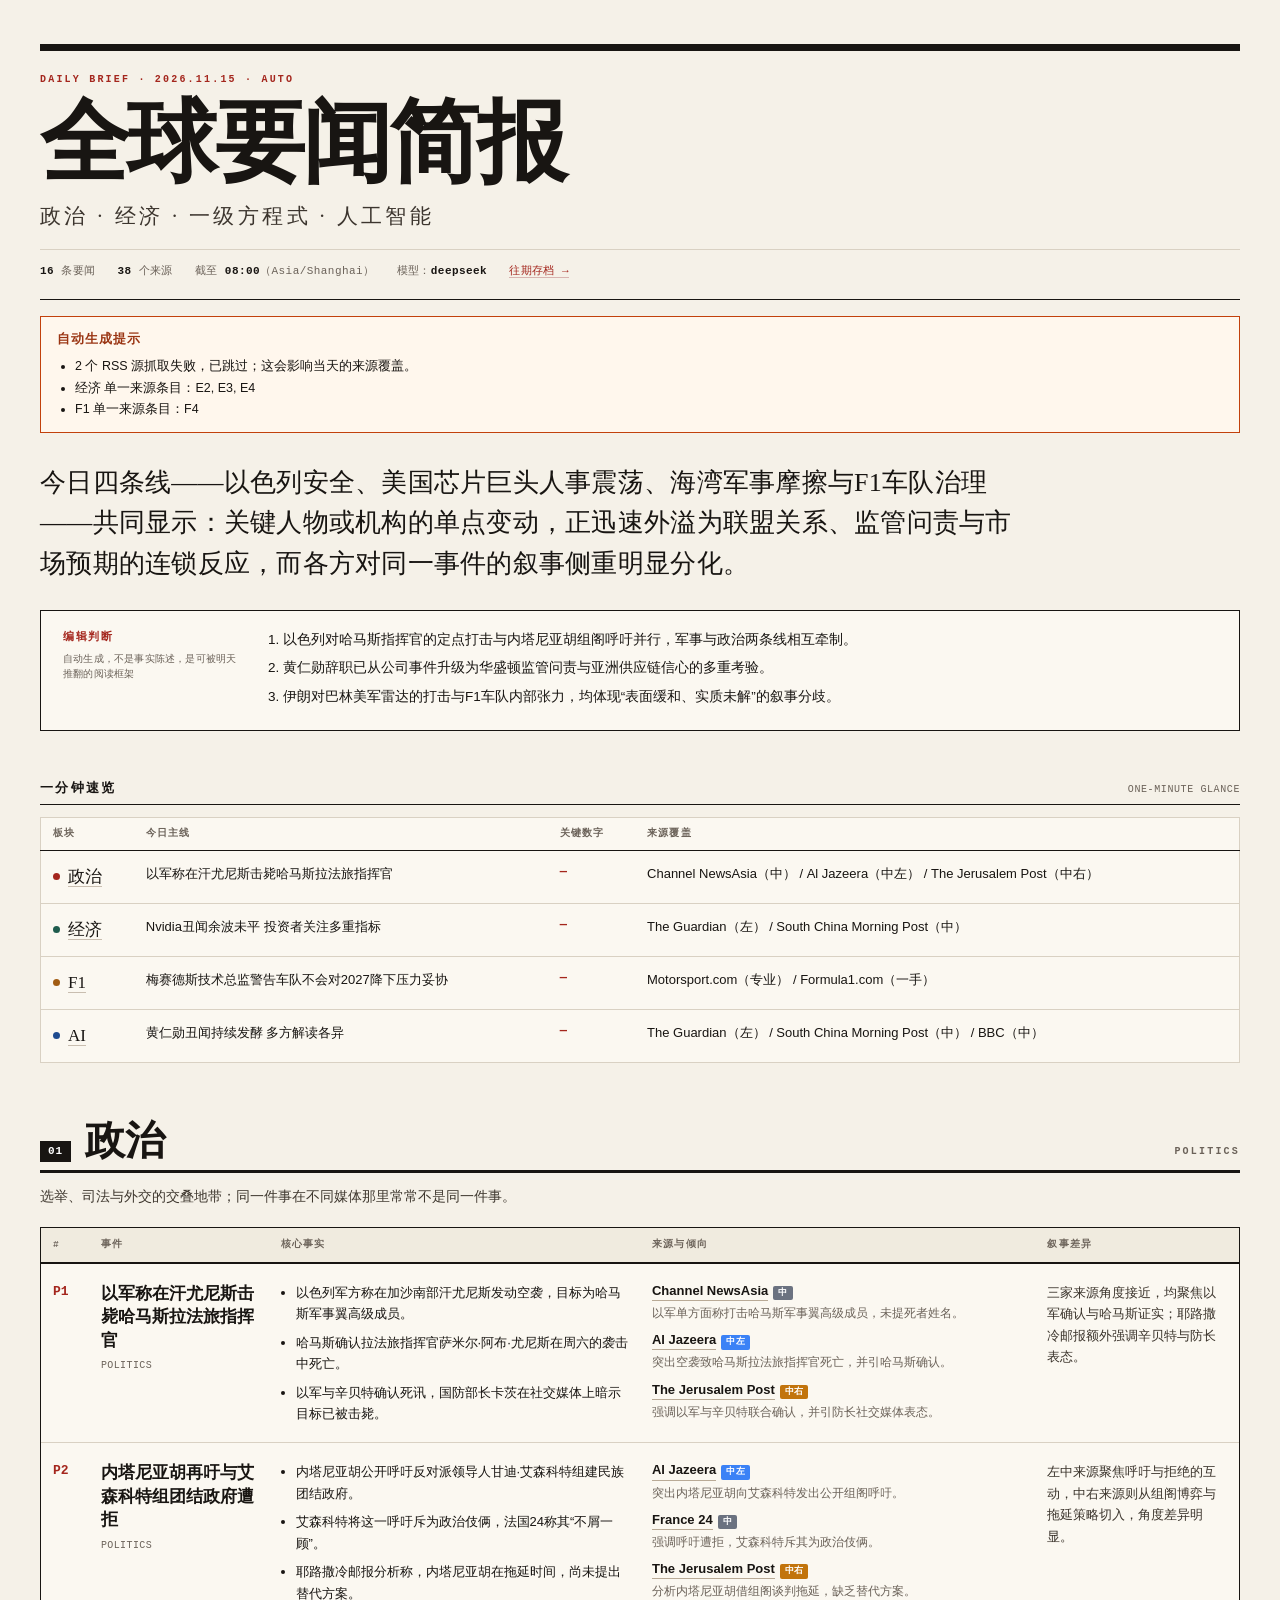
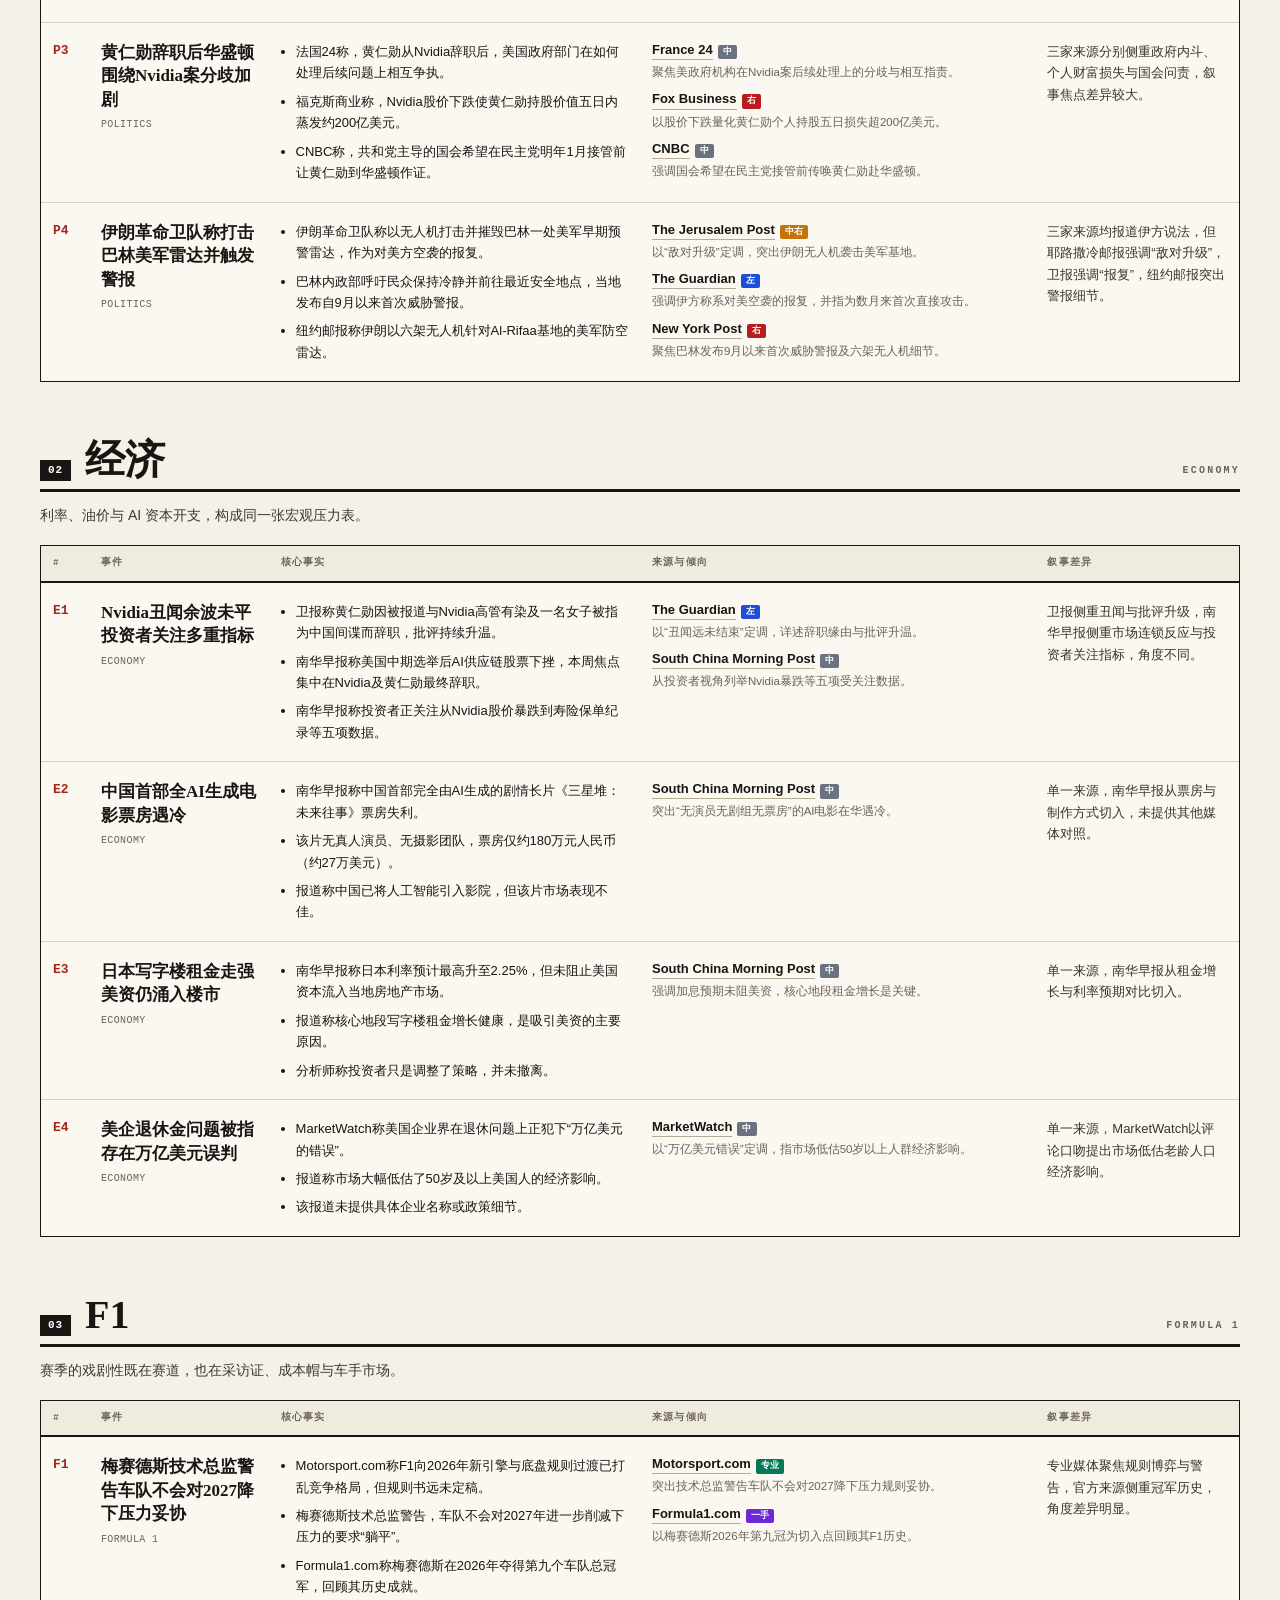
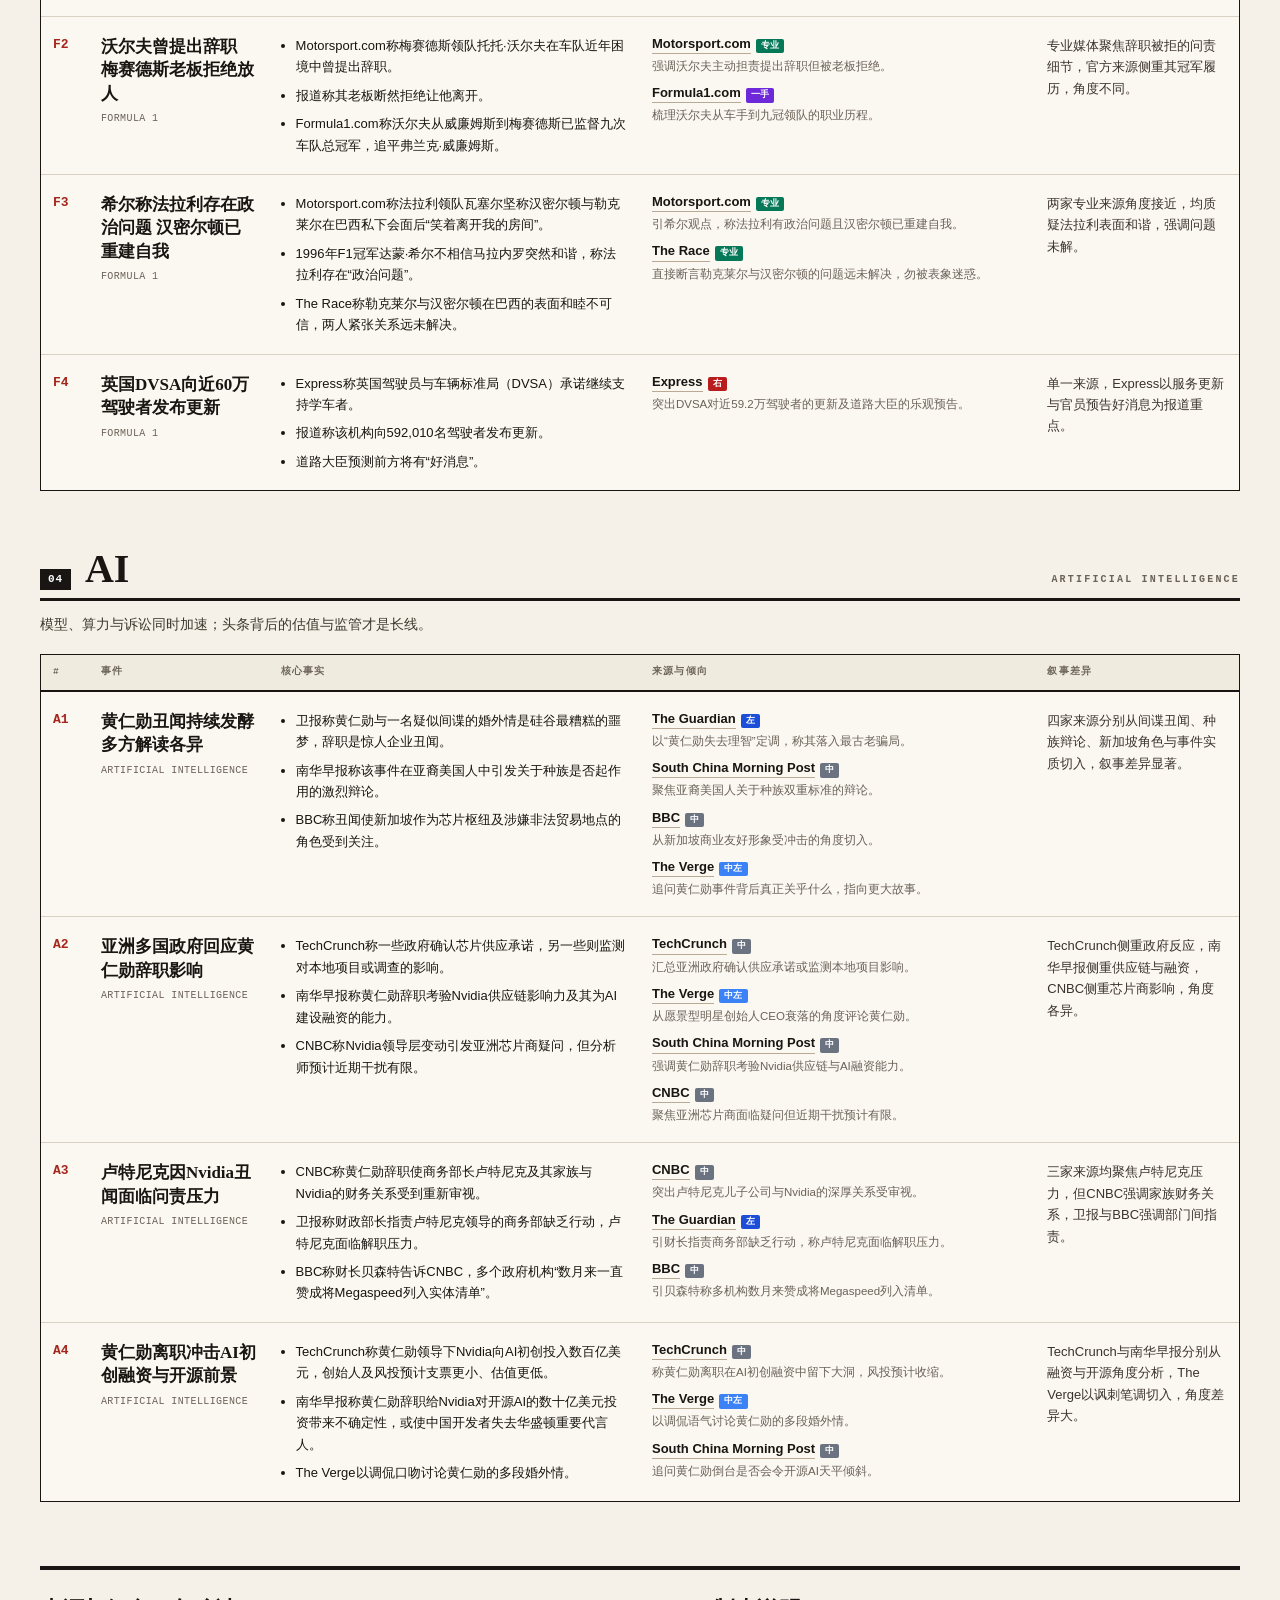
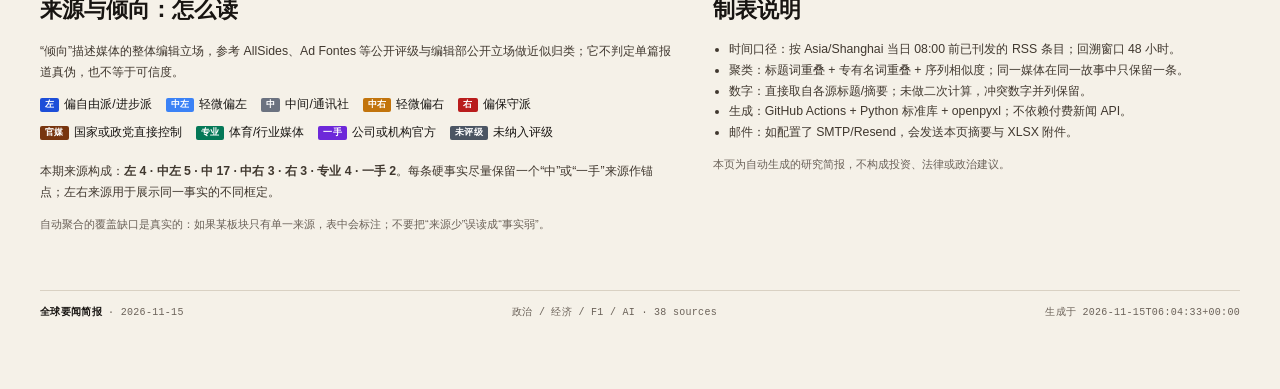
==== commit 2718ebb0: "brief: 2026-11-15" ====
--- a/docs/2026-11-15.html
+++ b/docs/2026-11-15.html
@@ -80,23 +80,23 @@
   <div class="kicker">DAILY BRIEF · 2026.11.15 · AUTO</div>
   <h1>全球要闻简报</h1>
   <div class="sub">政治 · 经济 · 一级方程式 · 人工智能</div>
-  <div class="meta"><span><b>16</b> 条要闻</span><span><b>42</b> 个来源</span>
-  <span>截至 <b>08:00</b>（Asia/Shanghai）</span><span>模型：<b>机器翻译</b></span>
+  <div class="meta"><span><b>16</b> 条要闻</span><span><b>38</b> 个来源</span>
+  <span>截至 <b>08:00</b>（Asia/Shanghai）</span><span>模型：<b>deepseek</b></span>
   <span><a href="archive.html">往期存档 →</a></span></div>
 </header>
-<div class="notice"><b>自动生成提示</b><ul><li>未启用模型摘要；标题、事实与来源角度为机器翻译，数字与人名请以原文链接为准。</li><li>1 个 RSS 源抓取失败，已跳过；这会影响当天的来源覆盖。</li><li>经济 单一来源条目：E2, E3, E4</li></ul></div>
-<p class="lede">今日由 RSS 多源自动聚合，共 16 条要闻、42 个来源；政治、经济、F1、AI 四条线各自独立成表。</p>
+<div class="notice"><b>自动生成提示</b><ul><li>2 个 RSS 源抓取失败，已跳过；这会影响当天的来源覆盖。</li><li>经济 单一来源条目：E2, E3, E4</li><li>F1 单一来源条目：F4</li></ul></div>
+<p class="lede">今日四条线——以色列安全、美国芯片巨头人事震荡、海湾军事摩擦与F1车队治理——共同显示：关键人物或机构的单点变动，正迅速外溢为联盟关系、监管问责与市场预期的连锁反应，而各方对同一事件的叙事侧重明显分化。</p>
 <aside class="takeaways"><div class="tk-head">编辑判断<span>自动生成，不是事实陈述，是可被明天推翻的阅读框架</span></div>
-<ol><li>政治：Israeli military says it struck senior member of Hamas military wing</li><li>政治：Netanyahu renews call for Israeli unity government as Eisenkot dismisses &#x27;tricks&#x27;</li><li>政治：28 days that might decide the future of Israel</li></ol></aside>
+<ol><li>以色列对哈马斯指挥官的定点打击与内塔尼亚胡组阁呼吁并行，军事与政治两条线相互牵制。</li><li>黄仁勋辞职已从公司事件升级为华盛顿监管问责与亚洲供应链信心的多重考验。</li><li>伊朗对巴林美军雷达的打击与F1车队内部张力，均体现“表面缓和、实质未解”的叙事分歧。</li></ol></aside>
 <h2 class="sec">一分钟速览 <small>ONE-MINUTE GLANCE</small></h2>
 <table class="glance-table"><thead><tr><th>板块</th><th>今日主线</th><th>关键数字</th><th>来源覆盖</th></tr></thead>
-<tbody><tr><td class="cat"><i style="background:#a4261d"></i><a href="#politics">政治</a></td><td>Israeli military says it struck senior member of Hamas military wing</td><td class="num">—</td><td>Channel NewsAsia（中） / Al Jazeera（中左） / The Jerusalem Post（中右）</td></tr><tr><td class="cat"><i style="background:#1f5c4d"></i><a href="#economy">经济</a></td><td>From Nvidia’s plunge to a life policy record: 5 figures investors are watching</td><td class="num">14</td><td>The Guardian（左） / South China Morning Post（中）</td></tr><tr><td class="cat"><i style="background:#a15c12"></i><a href="#f1">F1</a></td><td>Las Vegas Grand Prix 2026: Race start time, how to watch, full schedule, predictions</td><td class="num">1</td><td>ESPN（中） / Motorsport.com（专业） / Sky Sports（中）</td></tr><tr><td class="cat"><i style="background:#1e4b8f"></i><a href="#ai">AI</a></td><td>Asian governments react to Nvidia CEO Jensen Huang’s exit</td><td class="num">—</td><td>TechCrunch（中） / The Verge（中左） / BBC（中）</td></tr></tbody></table>
-<section class="topic" id="politics"><div class="topic-head"><span class="num">01</span><h2>政治</h2><span class="en">POLITICS</span></div><p class="topic-blurb">选举、司法与外交的交叠地带；同一件事在不同媒体那里常常不是同一件事。</p><div class="table-wrap"><table class="stories"><thead><tr><th style="width:4%">#</th><th style="width:15%">事件</th><th style="width:31%">核心事实</th><th style="width:33%">来源与倾向</th><th style="width:17%">叙事差异</th></tr></thead><tbody><tr><td class="idx">P1</td><td><div class="story-title">Israeli military says it struck senior member of Hamas military wing</div><div class="story-kicker">POLITICS</div></td><td class="facts"><ul><li>Israeli military says it struck senior member of Hamas military wing</li></ul></td><td class="sources"><div class="src"><a href="https://www.channelnewsasia.com/world/israeli-military-says-it-struck-senior-member-hamas-military-wing-6552271" target="_blank" rel="noopener">Channel NewsAsia</a><span class="badge b-c">中</span><span class="angle">标题与摘要来自该媒体的 RSS。</span></div><div class="src"><a href="https://www.aljazeera.com/news/2026/11/15/israeli-air-strike-kills-senior-hamas-commander-in-gaza?traffic_source=rss" target="_blank" rel="noopener">Al Jazeera</a><span class="badge b-cl">中左</span><span class="angle">标题与摘要来自该媒体的 RSS。</span></div><div class="src"><a href="https://www.jpost.com/health-and-wellness/article-914672" target="_blank" rel="noopener">The Jerusalem Post</a><span class="badge b-cr">中右</span><span class="angle">标题与摘要来自该媒体的 RSS。</span></div><div class="src"><a href="https://www.arabnews.com/middle-east/israeli-military-says-it-struck-senior-armed-hamas-commander-3011955" target="_blank" rel="noopener">Arab News</a><span class="badge b-c">中</span><span class="angle">标题与摘要来自该媒体的 RSS。</span></div></td><td class="frame">4 家来源 · 中 / 中右 / 中左</td></tr><tr><td class="idx">P2</td><td><div class="story-title">Netanyahu renews call for Israeli unity government as Eisenkot dismisses &#x27;tricks&#x27;</div><div class="story-kicker">POLITICS</div></td><td class="facts"><ul><li>Israeli caretaker Prime Minister Benjamin Netanyahu on Saturday renewed his call for a national unity government with Gadi Eisenkot, who dismissed the appeal as a political ploy. This comes as the incoming premier is in the midst of negotiations to form a new administration.</li></ul></td><td class="sources"><div class="src"><a href="https://www.aljazeera.com/video/newsfeed/2026/11/15/netanyahu-sends-plea-to-eisenkot-for-unity-government?traffic_source=rss" target="_blank" rel="noopener">Al Jazeera</a><span class="badge b-cl">中左</span><span class="angle">标题与摘要来自该媒体的 RSS。</span></div><div class="src"><a href="https://www.france24.com/en/middle-east/20261114-netanyahu-renews-call-for-israeli-government-unity-as-eisenkot-dismisses-tricks" target="_blank" rel="noopener">France 24</a><span class="badge b-c">中</span><span class="angle">标题与摘要来自该媒体的 RSS。</span></div><div class="src"><a href="https://www.jpost.com/israel-election-2026/article-914868" target="_blank" rel="noopener">The Jerusalem Post</a><span class="badge b-cr">中右</span><span class="angle">标题与摘要来自该媒体的 RSS。</span></div><div class="src"><a href="https://www.arabnews.com/middle-east/netanyahu-calls-for-israeli-unity-government-eisenkot-dismisses-tricks-3011919" target="_blank" rel="noopener">Arab News</a><span class="badge b-c">中</span><span class="angle">标题与摘要来自该媒体的 RSS。</span></div></td><td class="frame">4 家来源 · 中 / 中右 / 中左</td></tr><tr><td class="idx">P3</td><td><div class="story-title">28 days that might decide the future of Israel</div><div class="story-kicker">POLITICS</div></td><td class="facts"><ul><li>With the support of 67 of the 120 members of the Knesset, it was a no-brainer for Israeli President Isaac Herzog to task Gadi Eisenkot, the leader of the Yashar Party, with forming a government following the results of last month’s general election. On the face of it, with this level of backing, compared with the 46 members who supported Netanyahu, the task should be straightforward. But it is not. This is Israeli politics, where nothing is quite what it seems. While it is tempting to blame the</li></ul></td><td class="sources"><div class="src"><a href="https://www.jpost.com/opinion/article-914423" target="_blank" rel="noopener">The Jerusalem Post</a><span class="badge b-cr">中右</span><span class="angle">标题与摘要来自该媒体的 RSS。</span></div><div class="src"><a href="https://www.aljazeera.com/news/2026/11/14/netanyahu-says-only-a-unity-government-can-guarantee-israels-security?traffic_source=rss" target="_blank" rel="noopener">Al Jazeera</a><span class="badge b-cl">中左</span><span class="angle">标题与摘要来自该媒体的 RSS。</span></div><div class="src"><a href="https://www.arabnews.com/opinion/28-days-that-might-decide-the-future-of-israel-3011594" target="_blank" rel="noopener">Arab News</a><span class="badge b-c">中</span><span class="angle">标题与摘要来自该媒体的 RSS。</span></div></td><td class="frame">3 家来源 · 中 / 中右 / 中左</td></tr><tr><td class="idx">P4</td><td><div class="story-title">Washington divided over how to deal with fallout from the Nvidia case</div><div class="story-kicker">POLITICS</div></td><td class="facts"><ul><li>After the fall, the fallout. US government agencies are squabbling after AI leader Jensen Huang stepped down from chips giant Nvidia in disgrace. The Treasury says it wanted to blacklist a Singapore company at the heart of the scandal, but the Commerce Department didn&#x27;t act. Megaspeed was run by suspected Chinese spy Alice Huang, who reportedly had an affair with Jensen Huang. Details by Peter O&#x27;Brien.</li></ul></td><td class="sources"><div class="src"><a href="https://www.france24.com/en/washington-divided-over-how-to-deal-with-fallout-from-the-nvidia-case" target="_blank" rel="noopener">France 24</a><span class="badge b-c">中</span><span class="angle">标题与摘要来自该媒体的 RSS。</span></div><div class="src"><a href="https://www.foxbusiness.com/markets/nvidia-stock-slide-wipes-out-billions-value-jensen-huang-days" target="_blank" rel="noopener">Fox Business</a><span class="badge b-r">右</span><span class="angle">标题与摘要来自该媒体的 RSS。</span></div><div class="src"><a href="https://www.cnbc.com/2026/11/13/nvidia-jensen-huang-washington-congress.html" target="_blank" rel="noopener">CNBC</a><span class="badge b-c">中</span><span class="angle">标题与摘要来自该媒体的 RSS。</span></div></td><td class="frame">3 家来源 · 中 / 右</td></tr></tbody></table></div></section><section class="topic" id="economy"><div class="topic-head"><span class="num">02</span><h2>经济</h2><span class="en">ECONOMY</span></div><p class="topic-blurb">利率、油价与 AI 资本开支，构成同一张宏观压力表。</p><div class="table-wrap"><table class="stories"><thead><tr><th style="width:4%">#</th><th style="width:15%">事件</th><th style="width:31%">核心事实</th><th style="width:33%">来源与倾向</th><th style="width:17%">叙事差异</th></tr></thead><tbody><tr><td class="idx">E1</td><td><div class="story-title">From Nvidia’s plunge to a life policy record: 5 figures investors are watching</div><div class="story-kicker">ECONOMY</div></td><td class="facts"><ul><li>After US and Asian stocks across the artificial intelligence supply chain tumbled in the wake of last week’s US midterm elections, this week’s headlines zoomed in on US chip giant Nvidia and the eventual resignation of its CEO, Jensen Huang, amid media reports of his alleged extramarital affairs. Below are the key figures capturing market attention this week: Nvidia plummets as much as 14 per cent Nvidia shares fell 14 per cent on Nasdaq on Thursday morning after Jensen Huang stepped down as...</li></ul></td><td class="sources"><div class="src"><a href="https://www.theguardian.com/news/video/2026/nov/13/why-the-nvidia-scandal-is-far-from-over-the-latest" target="_blank" rel="noopener">The Guardian</a><span class="badge b-left">左</span><span class="angle">标题与摘要来自该媒体的 RSS。</span></div><div class="src"><a href="https://www.scmp.com/business/banking-finance/article/3374294/nvidias-plunge-life-policy-record-5-figures-investors-are-watching" target="_blank" rel="noopener">South China Morning Post</a><span class="badge b-c">中</span><span class="angle">标题与摘要来自该媒体的 RSS。</span></div></td><td class="frame">2 家来源 · 中 / 左</td></tr><tr><td class="idx">E2</td><td><div class="story-title">No actors, no crew, no ticket sales: ‘So obviously AI’ film flops at China’s box office</div><div class="story-kicker">ECONOMY</div></td><td class="facts"><ul><li>China has ushered artificial intelligence into its cinemas, but the country’s first fully AI-generated feature film has flopped at the box office. Made with no human actors or camera crew, Sanxingdui: Future Past brought in just around 1.8 million yuan (US$270,000) after three weeks in theatres, according to Chinese box office data tracker Beacon Pro. The figure was well below the film’s reported budget of tens of millions of yuan. The 100-minute sci-fi film is set in a world decades in the...</li></ul></td><td class="sources"><div class="src"><a href="https://www.scmp.com/economy/china-economy/article/3374358/no-actors-no-crew-no-ticket-sales-so-obviously-ai-film-flops-chinas-box-office" target="_blank" rel="noopener">South China Morning Post</a><span class="badge b-c">中</span><span class="angle">标题与摘要来自该媒体的 RSS。</span></div></td><td class="frame">1 家来源 · 中</td></tr><tr><td class="idx">E3</td><td><div class="story-title">Strong office rental growth keeps US investors in Japan despite rate increases</div><div class="story-kicker">ECONOMY</div></td><td class="facts"><ul><li>Expectations of interest rate increases of up to 2.25 per cent in Japan have not deterred the influx of US capital into the local real estate market due to healthy rental growth of offices in prime locations, with analysts saying that investors have simply become more selective within the market. The Bank of Japan implemented two 25-basis-point rate increases – one in June and another in September – bringing its benchmark policy rate to 1.25 per cent. This marked the highest level since 1995,...</li></ul></td><td class="sources"><div class="src"><a href="https://www.scmp.com/property/international/article/3374432/strong-office-rental-growth-keeps-us-investors-japan-despite-rate-increases" target="_blank" rel="noopener">South China Morning Post</a><span class="badge b-c">中</span><span class="angle">标题与摘要来自该媒体的 RSS。</span></div></td><td class="frame">1 家来源 · 中</td></tr><tr><td class="idx">E4</td><td><div class="story-title">The trillion-dollar mistake corporate America is making about retirement</div><div class="story-kicker">ECONOMY</div></td><td class="facts"><ul><li>The market is dramatically underpricing the economic impact of Americans age 50 and older.</li></ul></td><td class="sources"><div class="src"><a href="WP-MKTW-0005339924" target="_blank" rel="noopener">MarketWatch</a><span class="badge b-c">中</span><span class="angle">标题与摘要来自该媒体的 RSS。</span></div></td><td class="frame">1 家来源 · 中</td></tr></tbody></table></div></section><section class="topic" id="f1"><div class="topic-head"><span class="num">03</span><h2>F1</h2><span class="en">FORMULA 1</span></div><p class="topic-blurb">赛季的戏剧性既在赛道，也在采访证、成本帽与车手市场。</p><div class="table-wrap"><table class="stories"><thead><tr><th style="width:4%">#</th><th style="width:15%">事件</th><th style="width:31%">核心事实</th><th style="width:33%">来源与倾向</th><th style="width:17%">叙事差异</th></tr></thead><tbody><tr><td class="idx">F1</td><td><div class="story-title">Las Vegas Grand Prix 2026: Race start time, how to watch, full schedule, predictions</div><div class="story-kicker">FORMULA 1</div></td><td class="facts"><ul><li>Formula 1 is back under the bright lights of Las Vegas for one of the most extravagant weekends on the calendar.</li></ul></td><td class="sources"><div class="src"><a href="https://www.espn.com/f1/story/_/id/50389130/las-vegas-grand-prix-2026-race-f1-start-s-how-watch-schedule-tv-channel-live-stream-predictions" target="_blank" rel="noopener">ESPN</a><span class="badge b-c">中</span><span class="angle">标题与摘要来自该媒体的 RSS。</span></div><div class="src"><a href="https://www.motorsport.com/f1/news/mercedes-and-audi-unveil-adidas-collections-for-f1-las-vegas-grand-prix/10874493/?utm_source=RSS&amp;utm_medium=referral&amp;utm_campaign=RSS-F1&amp;utm_term=News&amp;utm_content=www" target="_blank" rel="noopener">Motorsport.com</a><span class="badge b-pro">专业</span><span class="angle">标题与摘要来自该媒体的 RSS。</span></div><div class="src"><a href="https://www.skysports.com/f1/news/12433/13611077/las-vegas-gp-2026-dates-schedule-weather-uk-start-time-and-how-to-watch-or-stream-f1-race-in-united-states-live-on-sky-sports" target="_blank" rel="noopener">Sky Sports</a><span class="badge b-c">中</span><span class="angle">标题与摘要来自该媒体的 RSS。</span></div></td><td class="frame">3 家来源 · 专业 / 中</td></tr><tr><td class="idx">F2</td><td><div class="story-title">Mercedes technical director warns F1 teams won’t “lie down” over 2027 downforce cuts</div><div class="story-kicker">FORMULA 1</div></td><td class="facts"><ul><li>Formula 1&#x27;s transition to the new 2026 engine and chassis regulations completely reshuffled the competitive order, but the rulebook is far from finalised. As teams prepare for their second year under the new formula in 2027, the FIA is pushing to mandate another drop in downforce. Early reports indicate the governing body is targeting a reduction of 20 to 50 points of downforce for the 2027 ... Keep reading</li></ul></td><td class="sources"><div class="src"><a href="https://www.motorsport.com/f1/news/mercedes-tech-boss-warns-f1-teams-wont-lie-down-over-massive-2027-downforce-cuts/10874433/?utm_source=RSS&amp;utm_medium=referral&amp;utm_campaign=RSS-F1&amp;utm_term=News&amp;utm_content=www" target="_blank" rel="noopener">Motorsport.com</a><span class="badge b-pro">专业</span><span class="angle">标题与摘要来自该媒体的 RSS。</span></div><div class="src"><a href="https://www.formula1.com/en/latest/article/mercedes-incredible-success-through-formula-1-history.7yLliKc36ZI9pd7xzNYFwq" target="_blank" rel="noopener">Formula1.com</a><span class="badge b-primary">一手</span><span class="angle">标题与摘要来自该媒体的 RSS。</span></div></td><td class="frame">2 家来源 · 一手 / 专业</td></tr><tr><td class="idx">F3</td><td><div class="story-title">Toto Wolff offered his resignation during Mercedes’ struggles, but his boss refused</div><div class="story-kicker">FORMULA 1</div></td><td class="facts"><ul><li>In motorsport, extended periods of failure usually result in swift executive turnover. But when Mercedes team principal Toto Wolff attempted to hold himself accountable for the team&#x27;s struggles in recent years, his boss flatly refused to let him walk away. Speaking at the 2026 Golden Steering Wheel awards in Berlin, Wolff provided a glimpse into the internal corporate dynamics at ... Keep reading</li></ul></td><td class="sources"><div class="src"><a href="https://www.motorsport.com/f1/news/toto-wolff-offered-his-resignation-during-mercedes-struggles-but-the-ceo-refused/10874282/?utm_source=RSS&amp;utm_medium=referral&amp;utm_campaign=RSS-F1&amp;utm_term=News&amp;utm_content=www" target="_blank" rel="noopener">Motorsport.com</a><span class="badge b-pro">专业</span><span class="angle">标题与摘要来自该媒体的 RSS。</span></div><div class="src"><a href="https://www.formula1.com/en/latest/article/toto-wolffs-journey-from-williams-to-nine-time-champion-with-mercedes.2l85DG3mfUyL5icscw0Gbn" target="_blank" rel="noopener">Formula1.com</a><span class="badge b-primary">一手</span><span class="angle">标题与摘要来自该媒体的 RSS。</span></div></td><td class="frame">2 家来源 · 一手 / 专业</td></tr><tr><td class="idx">F4</td><td><div class="story-title">Damon Hill: Ferrari has a “political problem” as Lewis Hamilton “rebuilt himself”</div><div class="story-kicker">FORMULA 1</div></td><td class="facts"><ul><li>Ferrari team principal Fred Vasseur recently insisted that Lewis Hamilton and Charles Leclerc &quot;left my room joking together&quot; following a private meeting in Brazil to clear the air. But 1996 Formula 1 champion Damon Hill is not buying the sudden harmony at Maranello. According to Hill, the Scuderia is actively masking a rift. Analysing the fallout from the recent triple-header, Hill pointed to a ... Keep reading</li></ul></td><td class="sources"><div class="src"><a href="https://www.motorsport.com/f1/news/damon-hill-ferrari-has-a-political-problem-as-lewis-hamilton-rebuilt-himself-after-abu-dhabi-202/10874278/?utm_source=RSS&amp;utm_medium=referral&amp;utm_campaign=RSS-F1&amp;utm_term=News&amp;utm_content=www" target="_blank" rel="noopener">Motorsport.com</a><span class="badge b-pro">专业</span><span class="angle">标题与摘要来自该媒体的 RSS。</span></div><div class="src"><a href="https://www.the-race.com/formula-1/ferrari-leclerc-hamilton-f1-problem-far-from-solved/" target="_blank" rel="noopener">The Race</a><span class="badge b-pro">专业</span><span class="angle">标题与摘要来自该媒体的 RSS。</span></div></td><td class="frame">2 家来源 · 专业</td></tr></tbody></table></div></section><section class="topic" id="ai"><div class="topic-head"><span class="num">04</span><h2>AI</h2><span class="en">ARTIFICIAL INTELLIGENCE</span></div><p class="topic-blurb">模型、算力与诉讼同时加速；头条背后的估值与监管才是长线。</p><div class="table-wrap"><table class="stories"><thead><tr><th style="width:4%">#</th><th style="width:15%">事件</th><th style="width:31%">核心事实</th><th style="width:33%">来源与倾向</th><th style="width:17%">叙事差异</th></tr></thead><tbody><tr><td class="idx">A1</td><td><div class="story-title">Asian governments react to Nvidia CEO Jensen Huang’s exit</div><div class="story-kicker">ARTIFICIAL INTELLIGENCE</div></td><td class="facts"><ul><li>Some governments moved to confirm chip supply commitments, while others are monitoring the impact on local projects or addressing ongoing investigations.</li></ul></td><td class="sources"><div class="src"><a href="https://techcrunch.com/2026/11/14/asian-governments-react-to-nvidia-ceo-jensen-huangs-exit/" target="_blank" rel="noopener">TechCrunch</a><span class="badge b-c">中</span><span class="angle">标题与摘要来自该媒体的 RSS。</span></div><div class="src"><a href="https://www.theverge.com/tech/1033781/nvidia-jensen-huang-last-visionary-showman-founder-ceo" target="_blank" rel="noopener">The Verge</a><span class="badge b-cl">中左</span><span class="angle">标题与摘要来自该媒体的 RSS。</span></div><div class="src"><a href="https://www.bbc.co.uk/news/articles/ck1exevgql4qo?at_medium=RSS&amp;at_campaign=rss" target="_blank" rel="noopener">BBC</a><span class="badge b-c">中</span><span class="angle">标题与摘要来自该媒体的 RSS。</span></div><div class="src"><a href="https://www.scmp.com/tech/big-tech/article/3374357/jensen-huangs-exit-tests-nvidias-supply-chain-clout-ability-bankroll-ai-buildout" target="_blank" rel="noopener">South China Morning Post</a><span class="badge b-c">中</span><span class="angle">标题与摘要来自该媒体的 RSS。</span></div></td><td class="frame">5 家来源 · 中 / 中左</td></tr><tr><td class="idx">A2</td><td><div class="story-title">‘Double standard’: why Jensen Huang saga sparked a debate about race for Asian-Americans</div><div class="story-kicker">ARTIFICIAL INTELLIGENCE</div></td><td class="facts"><ul><li>While global markets focus on the geopolitical and business implications of Jensen Huang’s resignation from Nvidia, another fierce debate is raging among Asian-Americans: whether race played a role in the downfall of one of corporate America’s most recognisable Asian faces. At the heart of the unease is the lack of public evidence for the most explosive allegation against Huang: that he had a romantic relationship with a Chinese businesswoman reportedly engaging in espionage for Beijing. The New...</li></ul></td><td class="sources"><div class="src"><a href="https://www.scmp.com/tech/big-tech/article/3374435/double-standard-why-jensen-huang-saga-sparking-debate-about-race" target="_blank" rel="noopener">South China Morning Post</a><span class="badge b-c">中</span><span class="angle">标题与摘要来自该媒体的 RSS。</span></div><div class="src"><a href="https://www.theverge.com/podcast/1032866/jensen-huang-nvidia-china-trump-vergecast" target="_blank" rel="noopener">The Verge</a><span class="badge b-cl">中左</span><span class="angle">标题与摘要来自该媒体的 RSS。</span></div><div class="src"><a href="https://techcrunch.com/2026/11/13/nvidia-ceo-jensen-huangs-affair-with-alleged-chinese-spy-a-timeline/" target="_blank" rel="noopener">TechCrunch</a><span class="badge b-c">中</span><span class="angle">标题与摘要来自该媒体的 RSS。</span></div><div class="src"><a href="https://www.cnbc.com/2026/11/13/jensen-huang-scandal-casts-doubt-on-nvidias-ai-dominance-how-we-got-here.html" target="_blank" rel="noopener">CNBC</a><span class="badge b-c">中</span><span class="angle">标题与摘要来自该媒体的 RSS。</span></div></td><td class="frame">4 家来源 · 中 / 中左</td></tr><tr><td class="idx">A3</td><td><div class="story-title">Lutnick faces questions over Nvidia spy scandal. His sons&#x27; firm has deep ties to the chipmaker</div><div class="story-kicker">ARTIFICIAL INTELLIGENCE</div></td><td class="facts"><ul><li>Jensen Huang’s resignation as Nvidia CEO has brought renewed scrutiny to Commerce Secretary Howard Lutnick and his family&#x27;s financial ties to the chipmaker.</li></ul></td><td class="sources"><div class="src"><a href="https://www.cnbc.com/2026/11/13/howard-lutnick-nvidia-jensen-huang-china-cantor-fitzgerald.html" target="_blank" rel="noopener">CNBC</a><span class="badge b-c">中</span><span class="angle">标题与摘要来自该媒体的 RSS。</span></div><div class="src"><a href="https://www.theguardian.com/technology/2026/nov/13/nvidia-scandal-sparks-us-national-security-concerns-china" target="_blank" rel="noopener">The Guardian</a><span class="badge b-left">左</span><span class="angle">标题与摘要来自该媒体的 RSS。</span></div><div class="src"><a href="https://www.bbc.co.uk/news/articles/cqvg2d1eg7zro?at_medium=RSS&amp;at_campaign=rss" target="_blank" rel="noopener">BBC</a><span class="badge b-c">中</span><span class="angle">标题与摘要来自该媒体的 RSS。</span></div></td><td class="frame">3 家来源 · 中 / 左</td></tr><tr><td class="idx">A4</td><td><div class="story-title">Jensen Huang’s departure blasts big hole in AI startup funding, VCs and founders say</div><div class="story-kicker">ARTIFICIAL INTELLIGENCE</div></td><td class="facts"><ul><li>Nvidia poured tens of billions into AI startups under Huang. Without him at the helm, founders and VCs are bracing for smaller checks and lower valuations.</li></ul></td><td class="sources"><div class="src"><a href="https://techcrunch.com/2026/11/13/jensen-huangs-departure-blasts-big-hole-in-ai-startup-funding-vcs-and-founders-say/" target="_blank" rel="noopener">TechCrunch</a><span class="badge b-c">中</span><span class="angle">标题与摘要来自该媒体的 RSS。</span></div><div class="src"><a href="https://www.theverge.com/ai-artificial-intelligence/1032339/lets-talk-about-the-nvidia-shitshow" target="_blank" rel="noopener">The Verge</a><span class="badge b-cl">中左</span><span class="angle">标题与摘要来自该媒体的 RSS。</span></div><div class="src"><a href="https://www.scmp.com/tech/big-tech/article/3374376/will-jensen-huangs-downfall-tip-scales-against-open-source-ai" target="_blank" rel="noopener">South China Morning Post</a><span class="badge b-c">中</span><span class="angle">标题与摘要来自该媒体的 RSS。</span></div></td><td class="frame">3 家来源 · 中 / 中左</td></tr></tbody></table></div></section>
+<tbody><tr><td class="cat"><i style="background:#a4261d"></i><a href="#politics">政治</a></td><td>以军称在汗尤尼斯击毙哈马斯拉法旅指挥官</td><td class="num">—</td><td>Channel NewsAsia（中） / Al Jazeera（中左） / The Jerusalem Post（中右）</td></tr><tr><td class="cat"><i style="background:#1f5c4d"></i><a href="#economy">经济</a></td><td>Nvidia丑闻余波未平 投资者关注多重指标</td><td class="num">—</td><td>The Guardian（左） / South China Morning Post（中）</td></tr><tr><td class="cat"><i style="background:#a15c12"></i><a href="#f1">F1</a></td><td>梅赛德斯技术总监警告车队不会对2027降下压力妥协</td><td class="num">—</td><td>Motorsport.com（专业） / Formula1.com（一手）</td></tr><tr><td class="cat"><i style="background:#1e4b8f"></i><a href="#ai">AI</a></td><td>黄仁勋丑闻持续发酵 多方解读各异</td><td class="num">—</td><td>The Guardian（左） / South China Morning Post（中） / BBC（中）</td></tr></tbody></table>
+<section class="topic" id="politics"><div class="topic-head"><span class="num">01</span><h2>政治</h2><span class="en">POLITICS</span></div><p class="topic-blurb">选举、司法与外交的交叠地带；同一件事在不同媒体那里常常不是同一件事。</p><div class="table-wrap"><table class="stories"><thead><tr><th style="width:4%">#</th><th style="width:15%">事件</th><th style="width:31%">核心事实</th><th style="width:33%">来源与倾向</th><th style="width:17%">叙事差异</th></tr></thead><tbody><tr><td class="idx">P1</td><td><div class="story-title">以军称在汗尤尼斯击毙哈马斯拉法旅指挥官</div><div class="story-kicker">POLITICS</div></td><td class="facts"><ul><li>以色列军方称在加沙南部汗尤尼斯发动空袭，目标为哈马斯军事翼高级成员。</li><li>哈马斯确认拉法旅指挥官萨米尔·阿布·尤尼斯在周六的袭击中死亡。</li><li>以军与辛贝特确认死讯，国防部长卡茨在社交媒体上暗示目标已被击毙。</li></ul></td><td class="sources"><div class="src"><a href="https://www.channelnewsasia.com/world/israeli-military-says-it-struck-senior-member-hamas-military-wing-6552271" target="_blank" rel="noopener">Channel NewsAsia</a><span class="badge b-c">中</span><span class="angle">以军单方面称打击哈马斯军事翼高级成员，未提死者姓名。</span></div><div class="src"><a href="https://www.aljazeera.com/news/2026/11/15/israeli-air-strike-kills-senior-hamas-commander-in-gaza?traffic_source=rss" target="_blank" rel="noopener">Al Jazeera</a><span class="badge b-cl">中左</span><span class="angle">突出空袭致哈马斯拉法旅指挥官死亡，并引哈马斯确认。</span></div><div class="src"><a href="https://www.jpost.com/israel-news/defense-news/article-914887" target="_blank" rel="noopener">The Jerusalem Post</a><span class="badge b-cr">中右</span><span class="angle">强调以军与辛贝特联合确认，并引防长社交媒体表态。</span></div></td><td class="frame">三家来源角度接近，均聚焦以军确认与哈马斯证实；耶路撒冷邮报额外强调辛贝特与防长表态。</td></tr><tr><td class="idx">P2</td><td><div class="story-title">内塔尼亚胡再吁与艾森科特组团结政府遭拒</div><div class="story-kicker">POLITICS</div></td><td class="facts"><ul><li>内塔尼亚胡公开呼吁反对派领导人甘迪·艾森科特组建民族团结政府。</li><li>艾森科特将这一呼吁斥为政治伎俩，法国24称其“不屑一顾”。</li><li>耶路撒冷邮报分析称，内塔尼亚胡在拖延时间，尚未提出替代方案。</li></ul></td><td class="sources"><div class="src"><a href="https://www.aljazeera.com/video/newsfeed/2026/11/15/netanyahu-sends-plea-to-eisenkot-for-unity-government?traffic_source=rss" target="_blank" rel="noopener">Al Jazeera</a><span class="badge b-cl">中左</span><span class="angle">突出内塔尼亚胡向艾森科特发出公开组阁呼吁。</span></div><div class="src"><a href="https://www.france24.com/en/middle-east/20261114-netanyahu-renews-call-for-israeli-government-unity-as-eisenkot-dismisses-tricks" target="_blank" rel="noopener">France 24</a><span class="badge b-c">中</span><span class="angle">强调呼吁遭拒，艾森科特斥其为政治伎俩。</span></div><div class="src"><a href="https://www.jpost.com/israel-election-2026/article-914868" target="_blank" rel="noopener">The Jerusalem Post</a><span class="badge b-cr">中右</span><span class="angle">分析内塔尼亚胡借组阁谈判拖延，缺乏替代方案。</span></div></td><td class="frame">左中来源聚焦呼吁与拒绝的互动，中右来源则从组阁博弈与拖延策略切入，角度差异明显。</td></tr><tr><td class="idx">P3</td><td><div class="story-title">黄仁勋辞职后华盛顿围绕Nvidia案分歧加剧</div><div class="story-kicker">POLITICS</div></td><td class="facts"><ul><li>法国24称，黄仁勋从Nvidia辞职后，美国政府部门在如何处理后续问题上相互争执。</li><li>福克斯商业称，Nvidia股价下跌使黄仁勋持股价值五日内蒸发约200亿美元。</li><li>CNBC称，共和党主导的国会希望在民主党明年1月接管前让黄仁勋到华盛顿作证。</li></ul></td><td class="sources"><div class="src"><a href="https://www.france24.com/en/washington-divided-over-how-to-deal-with-fallout-from-the-nvidia-case" target="_blank" rel="noopener">France 24</a><span class="badge b-c">中</span><span class="angle">聚焦美政府机构在Nvidia案后续处理上的分歧与相互指责。</span></div><div class="src"><a href="https://www.foxbusiness.com/markets/nvidia-stock-slide-wipes-out-billions-value-jensen-huang-days" target="_blank" rel="noopener">Fox Business</a><span class="badge b-r">右</span><span class="angle">以股价下跌量化黄仁勋个人持股五日损失超200亿美元。</span></div><div class="src"><a href="https://www.cnbc.com/2026/11/13/nvidia-jensen-huang-washington-congress.html" target="_blank" rel="noopener">CNBC</a><span class="badge b-c">中</span><span class="angle">强调国会希望在民主党接管前传唤黄仁勋赴华盛顿。</span></div></td><td class="frame">三家来源分别侧重政府内斗、个人财富损失与国会问责，叙事焦点差异较大。</td></tr><tr><td class="idx">P4</td><td><div class="story-title">伊朗革命卫队称打击巴林美军雷达并触发警报</div><div class="story-kicker">POLITICS</div></td><td class="facts"><ul><li>伊朗革命卫队称以无人机打击并摧毁巴林一处美军早期预警雷达，作为对美方空袭的报复。</li><li>巴林内政部呼吁民众保持冷静并前往最近安全地点，当地发布自9月以来首次威胁警报。</li><li>纽约邮报称伊朗以六架无人机针对Al-Rifaa基地的美军防空雷达。</li></ul></td><td class="sources"><div class="src"><a href="https://www.jpost.com/middle-east/iran-news/article-914895" target="_blank" rel="noopener">The Jerusalem Post</a><span class="badge b-cr">中右</span><span class="angle">以“敌对升级”定调，突出伊朗无人机袭击美军基地。</span></div><div class="src"><a href="https://www.theguardian.com/world/2026/nov/13/iran-us-radar-bahrain-sirik-hormuz" target="_blank" rel="noopener">The Guardian</a><span class="badge b-left">左</span><span class="angle">强调伊方称系对美空袭的报复，并指为数月来首次直接攻击。</span></div><div class="src"><a href="https://nypost.com/2026/11/15/world-news/iran-says-it-attacked-us-base-as-bahrain-issues-first-threat-alerts-since-september/" target="_blank" rel="noopener">New York Post</a><span class="badge b-r">右</span><span class="angle">聚焦巴林发布9月以来首次威胁警报及六架无人机细节。</span></div></td><td class="frame">三家来源均报道伊方说法，但耶路撒冷邮报强调“敌对升级”，卫报强调“报复”，纽约邮报突出警报细节。</td></tr></tbody></table></div></section><section class="topic" id="economy"><div class="topic-head"><span class="num">02</span><h2>经济</h2><span class="en">ECONOMY</span></div><p class="topic-blurb">利率、油价与 AI 资本开支，构成同一张宏观压力表。</p><div class="table-wrap"><table class="stories"><thead><tr><th style="width:4%">#</th><th style="width:15%">事件</th><th style="width:31%">核心事实</th><th style="width:33%">来源与倾向</th><th style="width:17%">叙事差异</th></tr></thead><tbody><tr><td class="idx">E1</td><td><div class="story-title">Nvidia丑闻余波未平 投资者关注多重指标</div><div class="story-kicker">ECONOMY</div></td><td class="facts"><ul><li>卫报称黄仁勋因被报道与Nvidia高管有染及一名女子被指为中国间谍而辞职，批评持续升温。</li><li>南华早报称美国中期选举后AI供应链股票下挫，本周焦点集中在Nvidia及黄仁勋最终辞职。</li><li>南华早报称投资者正关注从Nvidia股价暴跌到寿险保单纪录等五项数据。</li></ul></td><td class="sources"><div class="src"><a href="https://www.theguardian.com/news/video/2026/nov/13/why-the-nvidia-scandal-is-far-from-over-the-latest" target="_blank" rel="noopener">The Guardian</a><span class="badge b-left">左</span><span class="angle">以“丑闻远未结束”定调，详述辞职缘由与批评升温。</span></div><div class="src"><a href="https://www.scmp.com/business/banking-finance/article/3374294/nvidias-plunge-life-policy-record-5-figures-investors-are-watching" target="_blank" rel="noopener">South China Morning Post</a><span class="badge b-c">中</span><span class="angle">从投资者视角列举Nvidia暴跌等五项受关注数据。</span></div></td><td class="frame">卫报侧重丑闻与批评升级，南华早报侧重市场连锁反应与投资者关注指标，角度不同。</td></tr><tr><td class="idx">E2</td><td><div class="story-title">中国首部全AI生成电影票房遇冷</div><div class="story-kicker">ECONOMY</div></td><td class="facts"><ul><li>南华早报称中国首部完全由AI生成的剧情长片《三星堆：未来往事》票房失利。</li><li>该片无真人演员、无摄影团队，票房仅约180万元人民币（约27万美元）。</li><li>报道称中国已将人工智能引入影院，但该片市场表现不佳。</li></ul></td><td class="sources"><div class="src"><a href="https://www.scmp.com/economy/china-economy/article/3374358/no-actors-no-crew-no-ticket-sales-so-obviously-ai-film-flops-chinas-box-office" target="_blank" rel="noopener">South China Morning Post</a><span class="badge b-c">中</span><span class="angle">突出“无演员无剧组无票房”的AI电影在华遇冷。</span></div></td><td class="frame">单一来源，南华早报从票房与制作方式切入，未提供其他媒体对照。</td></tr><tr><td class="idx">E3</td><td><div class="story-title">日本写字楼租金走强 美资仍涌入楼市</div><div class="story-kicker">ECONOMY</div></td><td class="facts"><ul><li>南华早报称日本利率预计最高升至2.25%，但未阻止美国资本流入当地房地产市场。</li><li>报道称核心地段写字楼租金增长健康，是吸引美资的主要原因。</li><li>分析师称投资者只是调整了策略，并未撤离。</li></ul></td><td class="sources"><div class="src"><a href="https://www.scmp.com/property/international/article/3374432/strong-office-rental-growth-keeps-us-investors-japan-despite-rate-increases" target="_blank" rel="noopener">South China Morning Post</a><span class="badge b-c">中</span><span class="angle">强调加息预期未阻美资，核心地段租金增长是关键。</span></div></td><td class="frame">单一来源，南华早报从租金增长与利率预期对比切入。</td></tr><tr><td class="idx">E4</td><td><div class="story-title">美企退休金问题被指存在万亿美元误判</div><div class="story-kicker">ECONOMY</div></td><td class="facts"><ul><li>MarketWatch称美国企业界在退休问题上正犯下“万亿美元的错误”。</li><li>报道称市场大幅低估了50岁及以上美国人的经济影响。</li><li>该报道未提供具体企业名称或政策细节。</li></ul></td><td class="sources"><div class="src"><a href="WP-MKTW-0005339924" target="_blank" rel="noopener">MarketWatch</a><span class="badge b-c">中</span><span class="angle">以“万亿美元错误”定调，指市场低估50岁以上人群经济影响。</span></div></td><td class="frame">单一来源，MarketWatch以评论口吻提出市场低估老龄人口经济影响。</td></tr></tbody></table></div></section><section class="topic" id="f1"><div class="topic-head"><span class="num">03</span><h2>F1</h2><span class="en">FORMULA 1</span></div><p class="topic-blurb">赛季的戏剧性既在赛道，也在采访证、成本帽与车手市场。</p><div class="table-wrap"><table class="stories"><thead><tr><th style="width:4%">#</th><th style="width:15%">事件</th><th style="width:31%">核心事实</th><th style="width:33%">来源与倾向</th><th style="width:17%">叙事差异</th></tr></thead><tbody><tr><td class="idx">F1</td><td><div class="story-title">梅赛德斯技术总监警告车队不会对2027降下压力妥协</div><div class="story-kicker">FORMULA 1</div></td><td class="facts"><ul><li>Motorsport.com称F1向2026年新引擎与底盘规则过渡已打乱竞争格局，但规则书远未定稿。</li><li>梅赛德斯技术总监警告，车队不会对2027年进一步削减下压力的要求“躺平”。</li><li>Formula1.com称梅赛德斯在2026年夺得第九个车队总冠军，回顾其历史成就。</li></ul></td><td class="sources"><div class="src"><a href="https://www.motorsport.com/f1/news/mercedes-tech-boss-warns-f1-teams-wont-lie-down-over-massive-2027-downforce-cuts/10874433/?utm_source=RSS&amp;utm_medium=referral&amp;utm_campaign=RSS-F1&amp;utm_term=News&amp;utm_content=www" target="_blank" rel="noopener">Motorsport.com</a><span class="badge b-pro">专业</span><span class="angle">突出技术总监警告车队不会对2027降下压力规则妥协。</span></div><div class="src"><a href="https://www.formula1.com/en/latest/article/mercedes-incredible-success-through-formula-1-history.7yLliKc36ZI9pd7xzNYFwq" target="_blank" rel="noopener">Formula1.com</a><span class="badge b-primary">一手</span><span class="angle">以梅赛德斯2026年第九冠为切入点回顾其F1历史。</span></div></td><td class="frame">专业媒体聚焦规则博弈与警告，官方来源侧重冠军历史，角度差异明显。</td></tr><tr><td class="idx">F2</td><td><div class="story-title">沃尔夫曾提出辞职 梅赛德斯老板拒绝放人</div><div class="story-kicker">FORMULA 1</div></td><td class="facts"><ul><li>Motorsport.com称梅赛德斯领队托托·沃尔夫在车队近年困境中曾提出辞职。</li><li>报道称其老板断然拒绝让他离开。</li><li>Formula1.com称沃尔夫从威廉姆斯到梅赛德斯已监督九次车队总冠军，追平弗兰克·威廉姆斯。</li></ul></td><td class="sources"><div class="src"><a href="https://www.motorsport.com/f1/news/toto-wolff-offered-his-resignation-during-mercedes-struggles-but-the-ceo-refused/10874282/?utm_source=RSS&amp;utm_medium=referral&amp;utm_campaign=RSS-F1&amp;utm_term=News&amp;utm_content=www" target="_blank" rel="noopener">Motorsport.com</a><span class="badge b-pro">专业</span><span class="angle">强调沃尔夫主动担责提出辞职但被老板拒绝。</span></div><div class="src"><a href="https://www.formula1.com/en/latest/article/toto-wolffs-journey-from-williams-to-nine-time-champion-with-mercedes.2l85DG3mfUyL5icscw0Gbn" target="_blank" rel="noopener">Formula1.com</a><span class="badge b-primary">一手</span><span class="angle">梳理沃尔夫从车手到九冠领队的职业历程。</span></div></td><td class="frame">专业媒体聚焦辞职被拒的问责细节，官方来源侧重其冠军履历，角度不同。</td></tr><tr><td class="idx">F3</td><td><div class="story-title">希尔称法拉利存在政治问题 汉密尔顿已重建自我</div><div class="story-kicker">FORMULA 1</div></td><td class="facts"><ul><li>Motorsport.com称法拉利领队瓦塞尔坚称汉密尔顿与勒克莱尔在巴西私下会面后“笑着离开我的房间”。</li><li>1996年F1冠军达蒙·希尔不相信马拉内罗突然和谐，称法拉利存在“政治问题”。</li><li>The Race称勒克莱尔与汉密尔顿在巴西的表面和睦不可信，两人紧张关系远未解决。</li></ul></td><td class="sources"><div class="src"><a href="https://www.motorsport.com/f1/news/damon-hill-ferrari-has-a-political-problem-as-lewis-hamilton-rebuilt-himself-after-abu-dhabi-202/10874278/?utm_source=RSS&amp;utm_medium=referral&amp;utm_campaign=RSS-F1&amp;utm_term=News&amp;utm_content=www" target="_blank" rel="noopener">Motorsport.com</a><span class="badge b-pro">专业</span><span class="angle">引希尔观点，称法拉利有政治问题且汉密尔顿已重建自我。</span></div><div class="src"><a href="https://www.the-race.com/formula-1/ferrari-leclerc-hamilton-f1-problem-far-from-solved/" target="_blank" rel="noopener">The Race</a><span class="badge b-pro">专业</span><span class="angle">直接断言勒克莱尔与汉密尔顿的问题远未解决，勿被表象迷惑。</span></div></td><td class="frame">两家专业来源角度接近，均质疑法拉利表面和谐，强调问题未解。</td></tr><tr><td class="idx">F4</td><td><div class="story-title">英国DVSA向近60万驾驶者发布更新</div><div class="story-kicker">FORMULA 1</div></td><td class="facts"><ul><li>Express称英国驾驶员与车辆标准局（DVSA）承诺继续支持学车者。</li><li>报道称该机构向592,010名驾驶者发布更新。</li><li>道路大臣预测前方将有“好消息”。</li></ul></td><td class="sources"><div class="src"><a href="https://www.express.co.uk/life-style/cars/2265341/dvsa-test-update-592010-drivers" target="_blank" rel="noopener">Express</a><span class="badge b-r">右</span><span class="angle">突出DVSA对近59.2万驾驶者的更新及道路大臣的乐观预告。</span></div></td><td class="frame">单一来源，Express以服务更新与官员预告好消息为报道重点。</td></tr></tbody></table></div></section><section class="topic" id="ai"><div class="topic-head"><span class="num">04</span><h2>AI</h2><span class="en">ARTIFICIAL INTELLIGENCE</span></div><p class="topic-blurb">模型、算力与诉讼同时加速；头条背后的估值与监管才是长线。</p><div class="table-wrap"><table class="stories"><thead><tr><th style="width:4%">#</th><th style="width:15%">事件</th><th style="width:31%">核心事实</th><th style="width:33%">来源与倾向</th><th style="width:17%">叙事差异</th></tr></thead><tbody><tr><td class="idx">A1</td><td><div class="story-title">黄仁勋丑闻持续发酵 多方解读各异</div><div class="story-kicker">ARTIFICIAL INTELLIGENCE</div></td><td class="facts"><ul><li>卫报称黄仁勋与一名疑似间谍的婚外情是硅谷最糟糕的噩梦，辞职是惊人企业丑闻。</li><li>南华早报称该事件在亚裔美国人中引发关于种族是否起作用的激烈辩论。</li><li>BBC称丑闻使新加坡作为芯片枢纽及涉嫌非法贸易地点的角色受到关注。</li></ul></td><td class="sources"><div class="src"><a href="https://www.theguardian.com/technology/2026/nov/14/jensen-huang-affair-nvidia-nightmare" target="_blank" rel="noopener">The Guardian</a><span class="badge b-left">左</span><span class="angle">以“黄仁勋失去理智”定调，称其落入最古老骗局。</span></div><div class="src"><a href="https://www.scmp.com/tech/big-tech/article/3374435/double-standard-why-jensen-huang-saga-sparking-debate-about-race" target="_blank" rel="noopener">South China Morning Post</a><span class="badge b-c">中</span><span class="angle">聚焦亚裔美国人关于种族双重标准的辩论。</span></div><div class="src"><a href="https://www.bbc.co.uk/news/articles/ck1exevgql4qo?at_medium=RSS&amp;at_campaign=rss" target="_blank" rel="noopener">BBC</a><span class="badge b-c">中</span><span class="angle">从新加坡商业友好形象受冲击的角度切入。</span></div><div class="src"><a href="https://www.theverge.com/podcast/1032866/jensen-huang-nvidia-china-trump-vergecast" target="_blank" rel="noopener">The Verge</a><span class="badge b-cl">中左</span><span class="angle">追问黄仁勋事件背后真正关乎什么，指向更大故事。</span></div></td><td class="frame">四家来源分别从间谍丑闻、种族辩论、新加坡角色与事件实质切入，叙事差异显著。</td></tr><tr><td class="idx">A2</td><td><div class="story-title">亚洲多国政府回应黄仁勋辞职影响</div><div class="story-kicker">ARTIFICIAL INTELLIGENCE</div></td><td class="facts"><ul><li>TechCrunch称一些政府确认芯片供应承诺，另一些则监测对本地项目或调查的影响。</li><li>南华早报称黄仁勋辞职考验Nvidia供应链影响力及其为AI建设融资的能力。</li><li>CNBC称Nvidia领导层变动引发亚洲芯片商疑问，但分析师预计近期干扰有限。</li></ul></td><td class="sources"><div class="src"><a href="https://techcrunch.com/2026/11/14/asian-governments-react-to-nvidia-ceo-jensen-huangs-exit/" target="_blank" rel="noopener">TechCrunch</a><span class="badge b-c">中</span><span class="angle">汇总亚洲政府确认供应承诺或监测本地项目影响。</span></div><div class="src"><a href="https://www.theverge.com/tech/1033781/nvidia-jensen-huang-last-visionary-showman-founder-ceo" target="_blank" rel="noopener">The Verge</a><span class="badge b-cl">中左</span><span class="angle">从愿景型明星创始人CEO衰落的角度评论黄仁勋。</span></div><div class="src"><a href="https://www.scmp.com/tech/big-tech/article/3374357/jensen-huangs-exit-tests-nvidias-supply-chain-clout-ability-bankroll-ai-buildout" target="_blank" rel="noopener">South China Morning Post</a><span class="badge b-c">中</span><span class="angle">强调黄仁勋辞职考验Nvidia供应链与AI融资能力。</span></div><div class="src"><a href="https://www.cnbc.com/2026/11/13/nvidia-without-jensen-huang-what-lies-ahead-for-asian-chipmakers-.html" target="_blank" rel="noopener">CNBC</a><span class="badge b-c">中</span><span class="angle">聚焦亚洲芯片商面临疑问但近期干扰预计有限。</span></div></td><td class="frame">TechCrunch侧重政府反应，南华早报侧重供应链与融资，CNBC侧重芯片商影响，角度各异。</td></tr><tr><td class="idx">A3</td><td><div class="story-title">卢特尼克因Nvidia丑闻面临问责压力</div><div class="story-kicker">ARTIFICIAL INTELLIGENCE</div></td><td class="facts"><ul><li>CNBC称黄仁勋辞职使商务部长卢特尼克及其家族与Nvidia的财务关系受到重新审视。</li><li>卫报称财政部长指责卢特尼克领导的商务部缺乏行动，卢特尼克面临解职压力。</li><li>BBC称财长贝森特告诉CNBC，多个政府机构“数月来一直赞成将Megaspeed列入实体清单”。</li></ul></td><td class="sources"><div class="src"><a href="https://www.cnbc.com/2026/11/13/howard-lutnick-nvidia-jensen-huang-china-cantor-fitzgerald.html" target="_blank" rel="noopener">CNBC</a><span class="badge b-c">中</span><span class="angle">突出卢特尼克儿子公司与Nvidia的深厚关系受审视。</span></div><div class="src"><a href="https://www.theguardian.com/technology/2026/nov/13/nvidia-scandal-sparks-us-national-security-concerns-china" target="_blank" rel="noopener">The Guardian</a><span class="badge b-left">左</span><span class="angle">引财长指责商务部缺乏行动，称卢特尼克面临解职压力。</span></div><div class="src"><a href="https://www.bbc.co.uk/news/articles/cqvg2d1eg7zro?at_medium=RSS&amp;at_campaign=rss" target="_blank" rel="noopener">BBC</a><span class="badge b-c">中</span><span class="angle">引贝森特称多机构数月来赞成将Megaspeed列入清单。</span></div></td><td class="frame">三家来源均聚焦卢特尼克压力，但CNBC强调家族财务关系，卫报与BBC强调部门间指责。</td></tr><tr><td class="idx">A4</td><td><div class="story-title">黄仁勋离职冲击AI初创融资与开源前景</div><div class="story-kicker">ARTIFICIAL INTELLIGENCE</div></td><td class="facts"><ul><li>TechCrunch称黄仁勋领导下Nvidia向AI初创投入数百亿美元，创始人及风投预计支票更小、估值更低。</li><li>南华早报称黄仁勋辞职给Nvidia对开源AI的数十亿美元投资带来不确定性，或使中国开发者失去华盛顿重要代言人。</li><li>The Verge以调侃口吻讨论黄仁勋的多段婚外情。</li></ul></td><td class="sources"><div class="src"><a href="https://techcrunch.com/2026/11/13/jensen-huangs-departure-blasts-big-hole-in-ai-startup-funding-vcs-and-founders-say/" target="_blank" rel="noopener">TechCrunch</a><span class="badge b-c">中</span><span class="angle">称黄仁勋离职在AI初创融资中留下大洞，风投预计收缩。</span></div><div class="src"><a href="https://www.theverge.com/ai-artificial-intelligence/1032339/lets-talk-about-the-nvidia-shitshow" target="_blank" rel="noopener">The Verge</a><span class="badge b-cl">中左</span><span class="angle">以调侃语气讨论黄仁勋的多段婚外情。</span></div><div class="src"><a href="https://www.scmp.com/tech/big-tech/article/3374376/will-jensen-huangs-downfall-tip-scales-against-open-source-ai" target="_blank" rel="noopener">South China Morning Post</a><span class="badge b-c">中</span><span class="angle">追问黄仁勋倒台是否会令开源AI天平倾斜。</span></div></td><td class="frame">TechCrunch与南华早报分别从融资与开源角度分析，The Verge以讽刺笔调切入，角度差异大。</td></tr></tbody></table></div></section>
 <section class="method">
 <div><h2>来源与倾向：怎么读</h2>
 <p>“倾向”描述媒体的整体编辑立场，参考 AllSides、Ad Fontes 等公开评级与编辑部公开立场做近似归类；它不判定单篇报道真伪，也不等于可信度。</p>
 <div class="legend"><span><i class="badge b-left">左</i>偏自由派/进步派</span><span><i class="badge b-cl">中左</i>轻微偏左</span><span><i class="badge b-c">中</i>中间/通讯社</span><span><i class="badge b-cr">中右</i>轻微偏右</span><span><i class="badge b-r">右</i>偏保守派</span><span><i class="badge b-state">官媒</i>国家或政党直接控制</span><span><i class="badge b-pro">专业</i>体育/行业媒体</span><span><i class="badge b-primary">一手</i>公司或机构官方</span><span><i class="badge b-other">未评级</i>未纳入评级</span></div>
-<p>本期来源构成：<b>左 2 · 中左 6 · 中 23 · 中右 3 · 右 1 · 专业 5 · 一手 2</b>。每条硬事实尽量保留一个“中”或“一手”来源作锚点；左右来源用于展示同一事实的不同框定。</p>
+<p>本期来源构成：<b>左 4 · 中左 5 · 中 17 · 中右 3 · 右 3 · 专业 4 · 一手 2</b>。每条硬事实尽量保留一个“中”或“一手”来源作锚点；左右来源用于展示同一事实的不同框定。</p>
 <p class="fine">自动聚合的覆盖缺口是真实的：如果某板块只有单一来源，表中会标注；不要把“来源少”误读成“事实弱”。</p></div>
 <div><h2>制表说明</h2><ul>
 <li>时间口径：按 Asia/Shanghai 当日 08:00 前已刊发的 RSS 条目；回溯窗口 48 小时。</li>
@@ -107,6 +107,6 @@
 </ul><p class="fine">本页为自动生成的研究简报，不构成投资、法律或政治建议。</p></div>
 </section>
 <div class="footer"><span><b>全球要闻简报</b> · 2026-11-15</span>
-<span>政治 / 经济 / F1 / AI · 42 sources</span>
-<span>生成于 2026-11-15T05:24:32+00:00</span></div>
+<span>政治 / 经济 / F1 / AI · 38 sources</span>
+<span>生成于 2026-11-15T06:04:33+00:00</span></div>
 </div></body></html>
